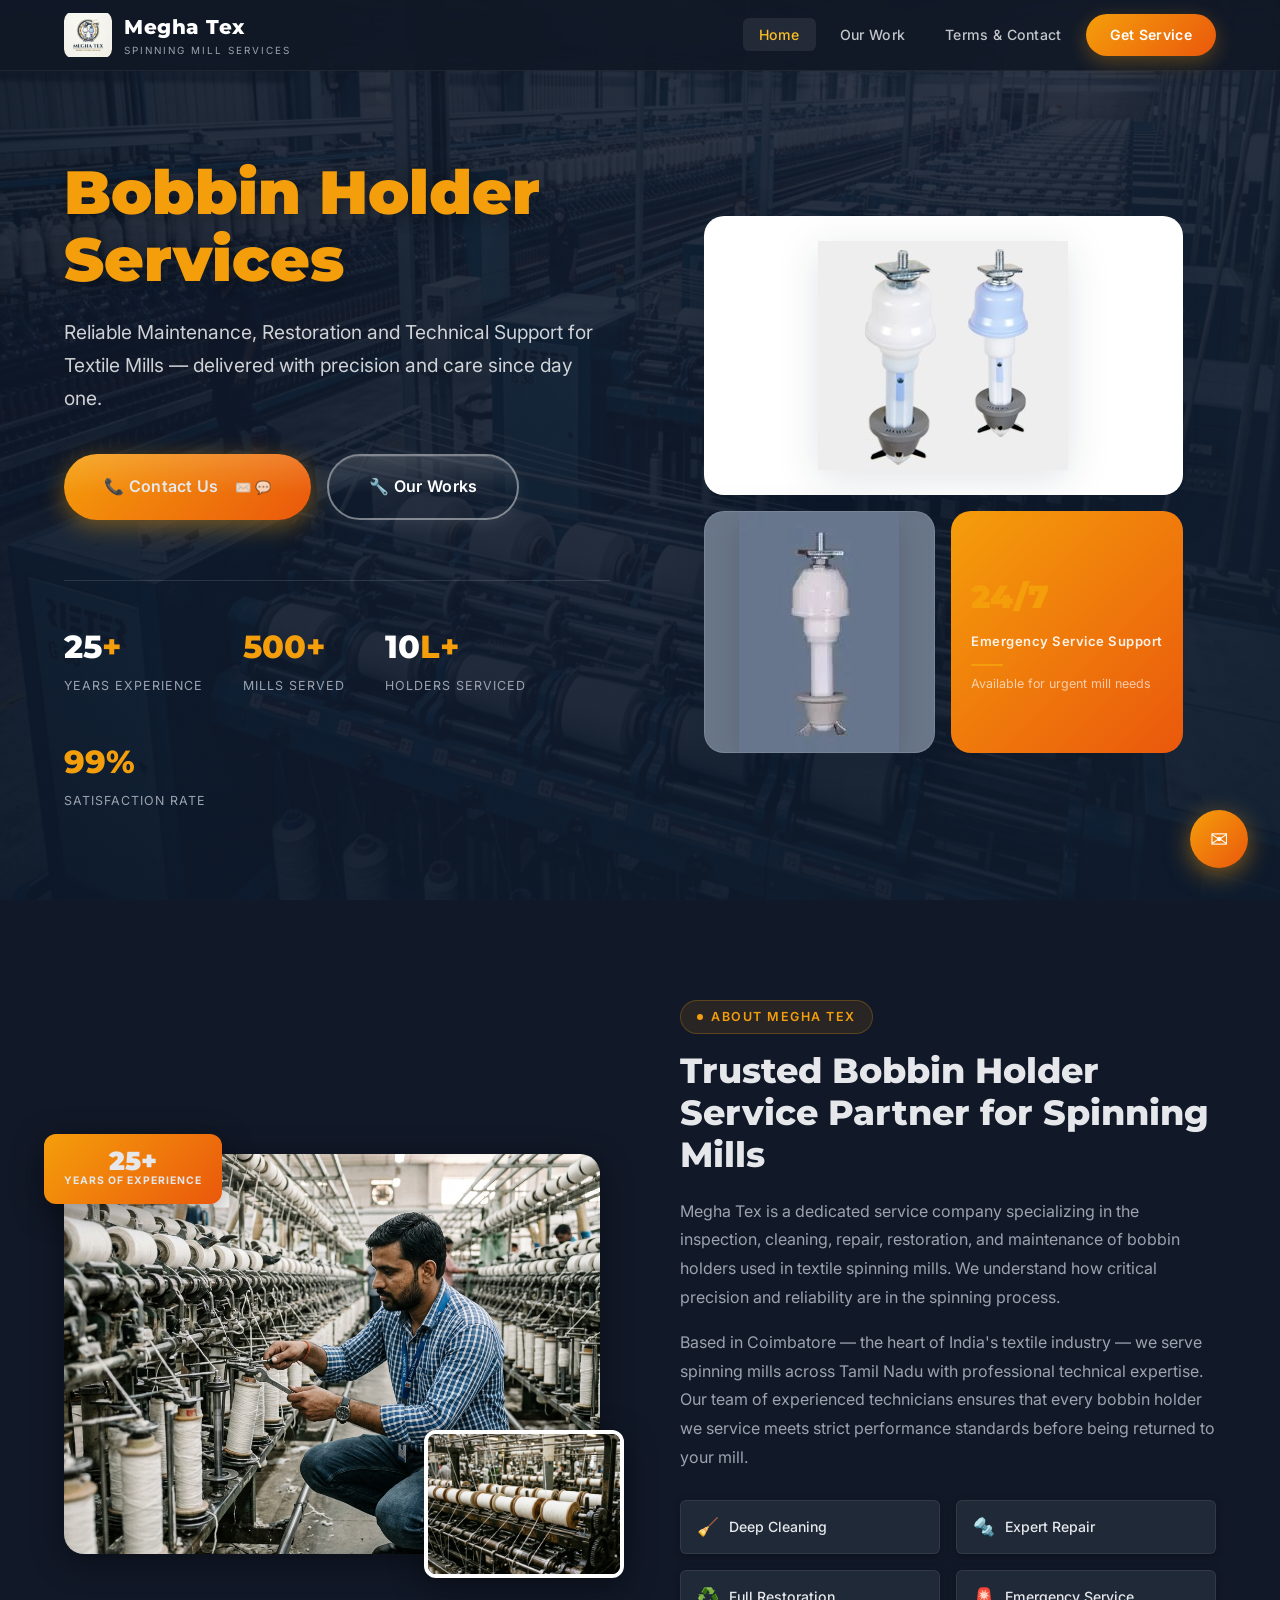
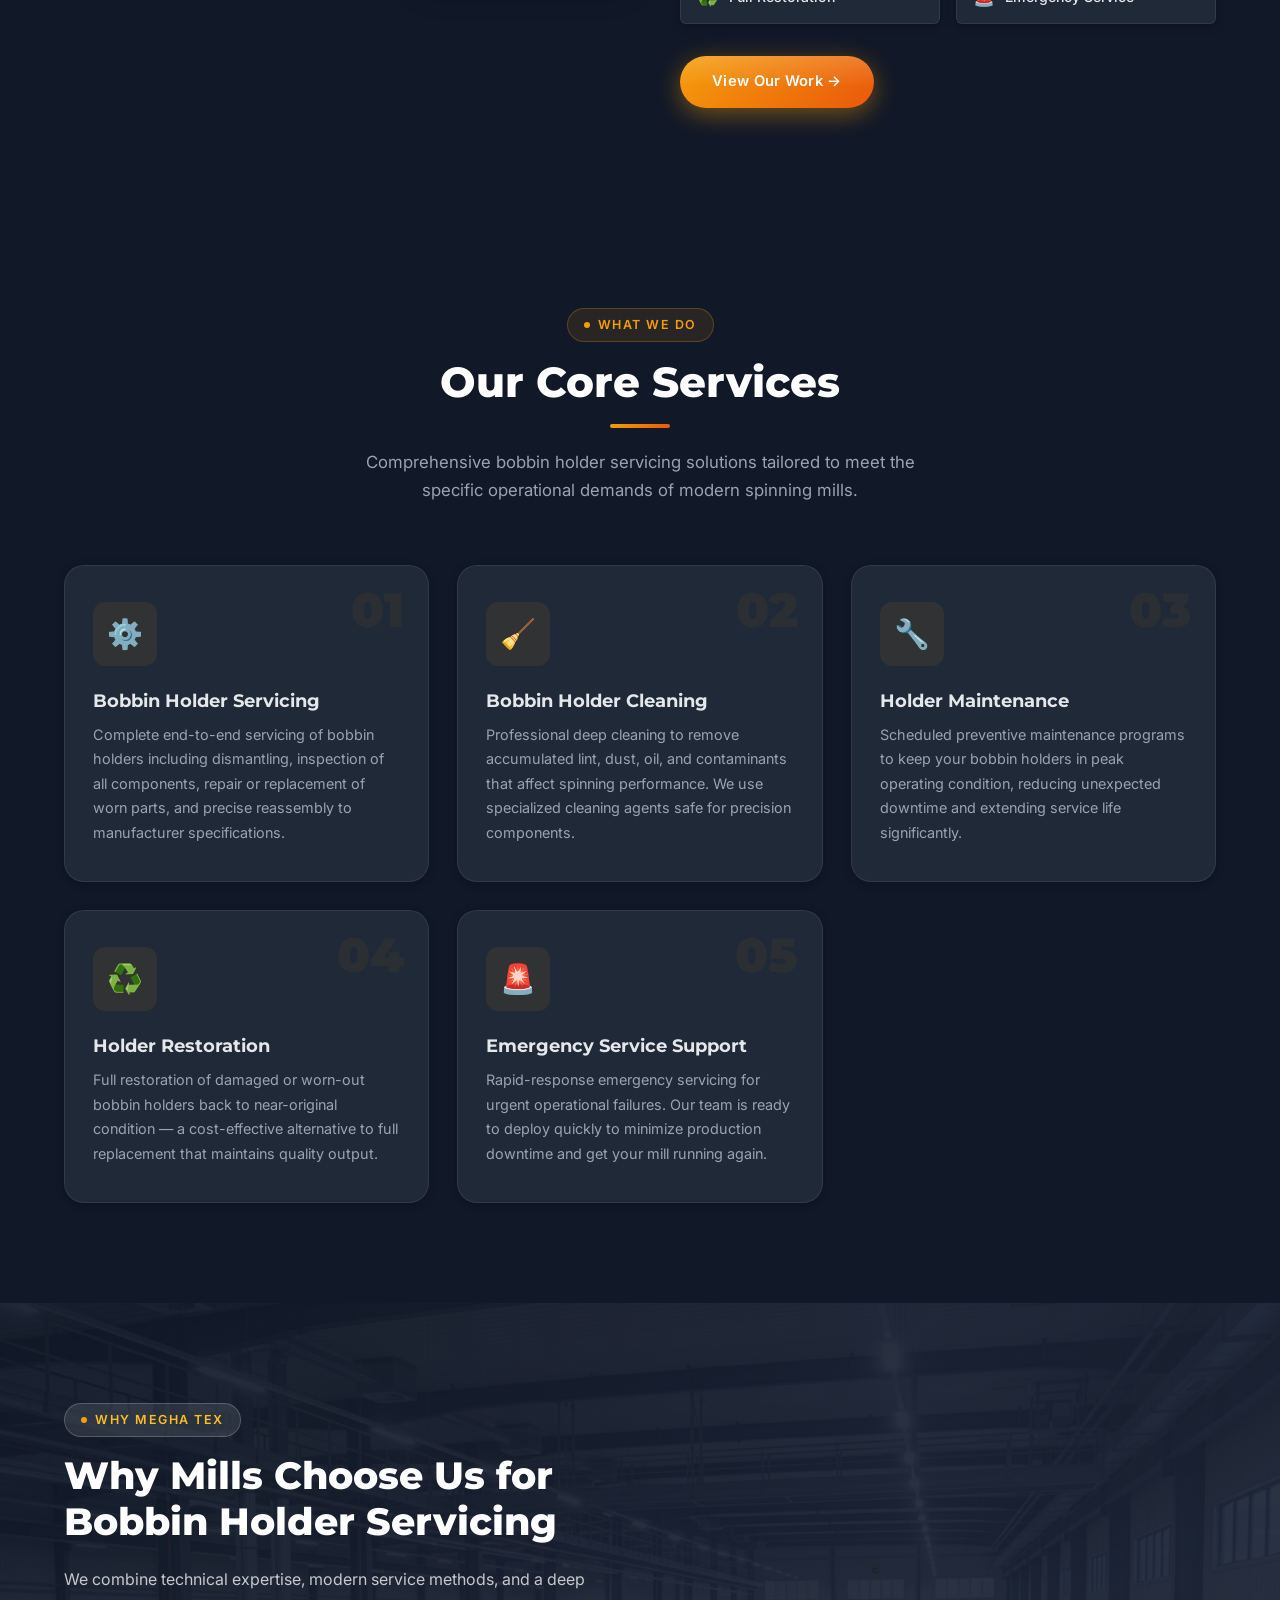
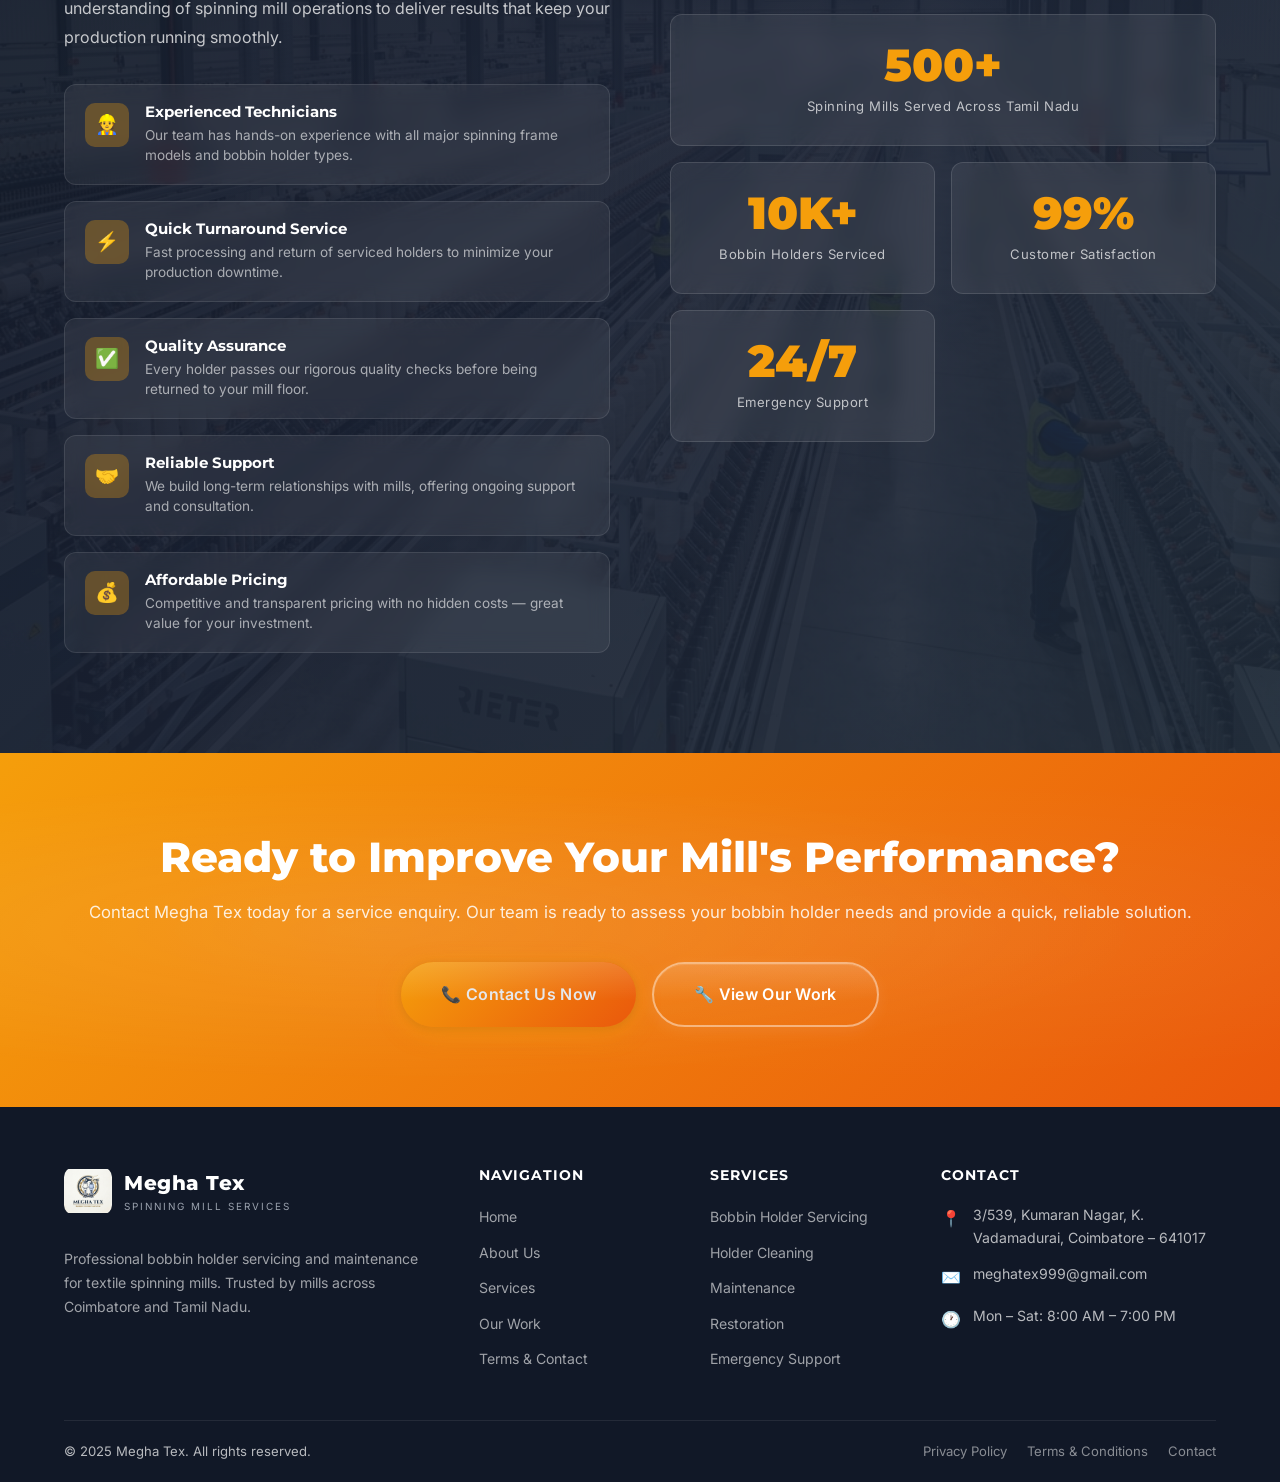
==== index.html @ 0851dfd3 "Replace Request Service with Our Works button; add call/email/whatsapp icons on Contact Us" ====
<!DOCTYPE html>
<html lang="en">
<head>
  <meta charset="UTF-8" />
  <meta name="viewport" content="width=device-width, initial-scale=1.0" />
  <title>Megha Tex – Professional Bobbin Holder Servicing for Spinning Mills</title>
  <meta name="description" content="Megha Tex specializes in professional bobbin holder servicing, maintenance, and restoration for textile spinning mills in Coimbatore. Expert inspection, cleaning, repair and technical support." />
  <meta name="keywords" content="bobbin holder service, spinning mill service, textile mill maintenance, bobbin holder repair, spinning machinery service, Coimbatore textile service" />
  <meta property="og:title" content="Megha Tex – Bobbin Holder Servicing & Maintenance" />
  <meta property="og:description" content="Professional bobbin holder servicing and maintenance for spinning mills. Trusted by mills across Tamil Nadu." />
  <meta property="og:type" content="website" />
  <link rel="stylesheet" href="style.css" />
  <link rel="preconnect" href="https://fonts.googleapis.com">
  <link rel="preconnect" href="https://fonts.gstatic.com" crossorigin>
</head>
<body>

<!-- ══ NAVIGATION ══ -->
<nav class="navbar" id="navbar">
  <div class="container">
    <div class="nav-inner">
      <a href="index.html" class="logo">
        <div class="logo-icon"><img src="images/logo.jpg" alt="Megha Tex Logo" /></div>
        <div class="logo-text">
          <span class="logo-name">Megha Tex</span>
          <span class="logo-sub">Spinning Mill Services</span>
        </div>
      </a>
      <ul class="nav-links">
        <li><a href="index.html" class="active" id="nav-home">Home</a></li>
        <li><a href="ourwork.html" id="nav-work">Our Work</a></li>
        <li><a href="terms.html" id="nav-terms">Terms & Contact</a></li>
        <li><a href="#" class="nav-cta nav-cta-modal">Get Service</a></li>
      </ul>
      <button class="hamburger" id="hamburger" aria-label="Toggle menu">
        <span></span><span></span><span></span>
      </button>
    </div>
  </div>
</nav>

<!-- Mobile Menu -->
<div class="mobile-menu" id="mobileMenu">
  <ul>
    <li><a href="index.html">🏠 Home</a></li>
    <li><a href="ourwork.html">🔧 Our Work</a></li>
    <li><a href="terms.html">📋 Terms & Contact</a></li>
    <li><a href="#" class="nav-cta nav-cta-modal">Get Service</a></li>
  </ul>
</div>

<!-- ══ HERO SECTION ══ -->
<section class="hero" id="hero">
  <div class="hero-bg"></div>
  <div class="hero-bg-image"></div>
  <div class="hero-overlay"></div>

  <!-- Particles -->
  <div class="hero-particles" id="particles"></div>

  <div class="container" style="display:grid;grid-template-columns:1fr 1fr;gap:60px;align-items:center;position:relative;z-index:2;">
    <div class="hero-content">
      <h1><span>Bobbin Holder Services</span></h1>
      <p class="hero-sub">Reliable Maintenance, Restoration and Technical Support for Textile Mills — delivered with precision and care since day one.</p>
      <div class="hero-actions">
        <a href="#" onclick="openContactModal(); return false;" class="btn btn-gold btn-lg" id="hero-contact-btn">
          📞 Contact Us &nbsp;<span style="opacity:0.7;font-size:0.82rem;">✉️ 💬</span>
        </a>
        <a href="ourwork.html" class="btn btn-outline btn-lg" id="hero-ourworks-btn">
          🔧 Our Works
        </a>
      </div>
      <div class="hero-stats">
        <div class="stat-item">
          <span class="stat-value">25<span>+</span></span>
          <span class="stat-label">Years Experience</span>
        </div>
        <div class="stat-item">
          <span class="stat-value">500<span>+</span></span>
          <span class="stat-label">Mills Served</span>
        </div>
        <div class="stat-item">
          <span class="stat-value">10<span>L+</span></span>
          <span class="stat-label">Holders Serviced</span>
        </div>
        <div class="stat-item">
          <span class="stat-value">99<span>%</span></span>
          <span class="stat-label">Satisfaction Rate</span>
        </div>
      </div>
    </div>
    <div class="hero-visual" data-animate="right">
      <!-- Product Spotlight: Real Megha Tex Bobbin Holders -->
      <div style="display:flex;flex-direction:column;gap:16px;">
        <div class="product-spotlight">
          <img src="images/bobbin_pair.jpg" alt="Megha Tex bobbin holders – two units shown" loading="eager" />
        </div>
        <div style="display:grid;grid-template-columns:1fr 1fr;gap:16px;">
          <div style="background:#6a778a; border-radius:var(--radius-lg); padding:0; display:flex; align-items:center; justify-content:center; box-shadow:0 15px 40px rgba(10,22,40,0.3); border:1px solid rgba(255,255,255,0.1); overflow:hidden; height:100%; transition:var(--transition);" onmouseover="this.style.transform='translateY(-5px)'; this.style.boxShadow='0 22px 50px rgba(10,22,40,0.38)'" onmouseout="this.style.transform='none'; this.style.boxShadow='0 15px 40px rgba(10,22,40,0.3)'">
            <img src="images/bobbin_single.jpg" alt="Megha Tex single bobbin holder" loading="eager" style="max-height:100%; max-width:100%; object-fit:contain; display:block; filter: drop-shadow(0 8px 16px rgba(0,0,0,0.15)); image-rendering:-webkit-optimize-contrast; image-rendering:crisp-edges;" />
          </div>
          <div style="background:var(--gradient-blue);border-radius:var(--radius-lg);padding:20px;display:flex;flex-direction:column;justify-content:center;gap:8px;">
            <div style="color:var(--gold);font-family:var(--font-head);font-size:2rem;font-weight:900;">24/7</div>
            <div style="color:rgba(255,255,255,0.9);font-size:0.82rem;font-weight:600;letter-spacing:0.5px;">Emergency Service Support</div>
            <div style="width:32px;height:2px;background:var(--gold);border-radius:1px;margin-top:4px;"></div>
            <div style="color:rgba(255,255,255,0.65);font-size:0.78rem;">Available for urgent mill needs</div>
          </div>
        </div>
      </div>
    </div>
  </div>
</section>

<!-- ══ ABOUT SECTION ══ -->
<section class="about-section" id="about">
  <div class="container">
    <div class="about-grid">
      <div class="about-img-wrap" data-animate="left">
        <div class="about-img-main">
          <img src="images/technician.png" alt="Megha Tex skilled technician servicing bobbin holders" loading="lazy" />
        </div>
        <div class="about-img-accent">
          <img src="images/spinning_frames.png" alt="Spinning frames inside a textile mill" loading="lazy" />
        </div>
        <div class="about-exp-tag">
          <div class="exp-num">25+</div>
          <div class="exp-txt">Years of Experience</div>
        </div>
      </div>
      <div class="about-content" data-animate="right">
        <span class="section-tag">About Megha Tex</span>
        <h2>Trusted Bobbin Holder Service Partner for Spinning Mills</h2>
        <p>Megha Tex is a dedicated service company specializing in the inspection, cleaning, repair, restoration, and maintenance of bobbin holders used in textile spinning mills. We understand how critical precision and reliability are in the spinning process.</p>
        <p>Based in Coimbatore — the heart of India's textile industry — we serve spinning mills across Tamil Nadu with professional technical expertise. Our team of experienced technicians ensures that every bobbin holder we service meets strict performance standards before being returned to your mill.</p>
        <div class="about-features">
          <div class="feature-pill"><span class="fp-icon">🧹</span> Deep Cleaning</div>
          <div class="feature-pill"><span class="fp-icon">🔩</span> Expert Repair</div>
          <div class="feature-pill"><span class="fp-icon">♻️</span> Full Restoration</div>
          <div class="feature-pill"><span class="fp-icon">🚨</span> Emergency Service</div>
        </div>
        <a href="ourwork.html" class="btn btn-primary">View Our Work →</a>
      </div>
    </div>
  </div>
</section>

<!-- ══ SERVICES SECTION ══ -->
<section class="services-section" id="services">
  <div class="container">
    <div class="section-head" data-animate>
      <span class="section-tag">What We Do</span>
      <h2>Our Core Services</h2>
      <div class="section-divider"></div>
      <p>Comprehensive bobbin holder servicing solutions tailored to meet the specific operational demands of modern spinning mills.</p>
    </div>
    <div class="services-grid">

      <div class="service-card" data-animate>
        <div class="service-num">01</div>
        <div class="service-icon">⚙️</div>
        <h3>Bobbin Holder Servicing</h3>
        <p>Complete end-to-end servicing of bobbin holders including dismantling, inspection of all components, repair or replacement of worn parts, and precise reassembly to manufacturer specifications.</p>
      </div>

      <div class="service-card" data-animate>
        <div class="service-num">02</div>
        <div class="service-icon">🧹</div>
        <h3>Bobbin Holder Cleaning</h3>
        <p>Professional deep cleaning to remove accumulated lint, dust, oil, and contaminants that affect spinning performance. We use specialized cleaning agents safe for precision components.</p>
      </div>

      <div class="service-card" data-animate>
        <div class="service-num">03</div>
        <div class="service-icon">🔧</div>
        <h3>Holder Maintenance</h3>
        <p>Scheduled preventive maintenance programs to keep your bobbin holders in peak operating condition, reducing unexpected downtime and extending service life significantly.</p>
      </div>

      <div class="service-card" data-animate>
        <div class="service-num">04</div>
        <div class="service-icon">♻️</div>
        <h3>Holder Restoration</h3>
        <p>Full restoration of damaged or worn-out bobbin holders back to near-original condition — a cost-effective alternative to full replacement that maintains quality output.</p>
      </div>

      <div class="service-card" data-animate>
        <div class="service-num">05</div>
        <div class="service-icon">🚨</div>
        <h3>Emergency Service Support</h3>
        <p>Rapid-response emergency servicing for urgent operational failures. Our team is ready to deploy quickly to minimize production downtime and get your mill running again.</p>
      </div>

    </div>
  </div>
</section>

<!-- ══ WHY CHOOSE US ══ -->
<section class="why-section" id="why">
  <div class="container">
    <div class="why-grid">
      <div class="why-content" data-animate="left">
        <span class="section-tag" style="background:rgba(255,255,255,0.1);color:var(--sky);border-color:rgba(255,255,255,0.2);">Why Megha Tex</span>
        <h2>Why Mills Choose Us for Bobbin Holder Servicing</h2>
        <p>We combine technical expertise, modern service methods, and a deep understanding of spinning mill operations to deliver results that keep your production running smoothly.</p>
        <div class="why-list">
          <div class="why-item">
            <div class="why-item-icon">👷</div>
            <div class="why-item-text">
              <h4>Experienced Technicians</h4>
              <p>Our team has hands-on experience with all major spinning frame models and bobbin holder types.</p>
            </div>
          </div>
          <div class="why-item">
            <div class="why-item-icon">⚡</div>
            <div class="why-item-text">
              <h4>Quick Turnaround Service</h4>
              <p>Fast processing and return of serviced holders to minimize your production downtime.</p>
            </div>
          </div>
          <div class="why-item">
            <div class="why-item-icon">✅</div>
            <div class="why-item-text">
              <h4>Quality Assurance</h4>
              <p>Every holder passes our rigorous quality checks before being returned to your mill floor.</p>
            </div>
          </div>
          <div class="why-item">
            <div class="why-item-icon">🤝</div>
            <div class="why-item-text">
              <h4>Reliable Support</h4>
              <p>We build long-term relationships with mills, offering ongoing support and consultation.</p>
            </div>
          </div>
          <div class="why-item">
            <div class="why-item-icon">💰</div>
            <div class="why-item-text">
              <h4>Affordable Pricing</h4>
              <p>Competitive and transparent pricing with no hidden costs — great value for your investment.</p>
            </div>
          </div>
        </div>
      </div>
      <div class="why-visual" data-animate="right">
        <div class="why-card">
          <div class="wc-num">500+</div>
          <div class="wc-label">Spinning Mills Served Across Tamil Nadu</div>
        </div>
        <div class="why-card">
          <div class="wc-num">10K+</div>
          <div class="wc-label">Bobbin Holders Serviced</div>
        </div>
        <div class="why-card">
          <div class="wc-num">99%</div>
          <div class="wc-label">Customer Satisfaction</div>
        </div>
        <div class="why-card">
          <div class="wc-num">24/7</div>
          <div class="wc-label">Emergency Support</div>
        </div>
      </div>
    </div>
  </div>
</section>

<!-- ══ CTA BANNER ══ -->
<section class="cta-banner" id="cta-home">
  <div class="container">
    <h2>Ready to Improve Your Mill's Performance?</h2>
    <p>Contact Megha Tex today for a service enquiry. Our team is ready to assess your bobbin holder needs and provide a quick, reliable solution.</p>
    <div class="cta-actions">
      <a href="#" onclick="openContactModal(); return false;" class="btn btn-gold btn-lg" id="cta-contact-btn">📞 Contact Us Now</a>
      <a href="ourwork.html" class="btn btn-outline btn-lg" id="cta-work-btn">🔧 View Our Work</a>
    </div>
  </div>
</section>

<!-- ══ FOOTER ══ -->
<footer class="footer">
  <div class="container">
    <div class="footer-grid">
      <div class="footer-brand">
        <a href="index.html" class="logo">
          <div class="logo-icon"><img src="images/logo.jpg" alt="Megha Tex Logo" /></div>
          <div class="logo-text">
            <span class="logo-name">Megha Tex</span>
            <span class="logo-sub">Spinning Mill Services</span>
          </div>
        </a>
        <p style="margin-top:16px;">Professional bobbin holder servicing and maintenance for textile spinning mills. Trusted by mills across Coimbatore and Tamil Nadu.</p>
      </div>
      <div class="footer-col">
        <h4>Navigation</h4>
        <ul>
          <li><a href="index.html">Home</a></li>
          <li><a href="index.html#about">About Us</a></li>
          <li><a href="index.html#services">Services</a></li>
          <li><a href="ourwork.html">Our Work</a></li>
          <li><a href="terms.html">Terms & Contact</a></li>
        </ul>
      </div>
      <div class="footer-col">
        <h4>Services</h4>
        <ul>
          <li><a href="index.html#services">Bobbin Holder Servicing</a></li>
          <li><a href="index.html#services">Holder Cleaning</a></li>
          <li><a href="index.html#services">Maintenance</a></li>
          <li><a href="index.html#services">Restoration</a></li>
          <li><a href="index.html#services">Emergency Support</a></li>
        </ul>
      </div>
      <div class="footer-col">
        <h4>Contact</h4>
        <div class="footer-contact-item">
          <span class="fc-icon">📍</span>
          <span>3/539, Kumaran Nagar, K. Vadamadurai, Coimbatore – 641017</span>
        </div>
        <div class="footer-contact-item">
          <span class="fc-icon">✉️</span>
          <span>meghatex999@gmail.com</span>
        </div>
        <div class="footer-contact-item">
          <span class="fc-icon">🕐</span>
          <span>Mon – Sat: 8:00 AM – 7:00 PM</span>
        </div>
      </div>
    </div>
    <div class="footer-bottom">
      <p>© 2025 Megha Tex. All rights reserved.</p>
      <div class="footer-bottom-links">
        <a href="terms.html#privacy">Privacy Policy</a>
        <a href="terms.html#terms">Terms & Conditions</a>
        <a href="#" onclick="openContactModal(); return false;">Contact</a>
      </div>
    </div>
  </div>
</footer>

<!-- ══ FLOATING CONTACT BUTTON ══ -->
<div class="float-contact" id="floatContact">
  <div class="float-menu" id="floatMenu">
    <a href="tel:+919994427295" class="float-menu-item" id="float-call" aria-label="Call Megha Tex">
      <span class="fmi-icon fmi-call">📞</span>
      <span>Call Us</span>
    </a>
    <a href="https://mail.google.com/mail/?view=cm&to=meghatex999@gmail.com&su=Bobbin%20Holder%20Service%20Request&body=Hello%20Megha%20Tex%2C%0A%0AI%20would%20like%20to%20request%20your%20Bobbin%20Holder%20Service.%0APlease%20find%20my%20details%20below%3A%0A%0A%F0%9F%8F%AD%20Mill%20Name%3A%20%0A%0A%F0%9F%94%A7%20Type%20of%20Service%3A%20(Cleaning%20%2F%20Repair%20%2F%20Restoration%20%2F%20Maintenance)%0A%0A%F0%9F%93%9E%20Contact%20Number%3A%20%0A%0A%F0%9F%93%8D%20Mill%20Address%3A%20%0A%0AKindly%20get%20back%20to%20you%20as%20early%20as%20possible.%0A%0AThank%20you!" target="_blank" rel="noopener" class="float-menu-item" id="float-email" aria-label="Email Megha Tex">
      <span class="fmi-icon fmi-email">✉️</span>
      <span>Email Us</span>
    </a>
    <a href="https://wa.me/919994427295?text=Hello%20Megha%20Tex!%20%F0%9F%91%8B%20I%20would%20like%20to%20request%20your%20Bobbin%20Holder%20Service.%0A%0A%F0%9F%8F%AD%20*Mill%20Name*%3A%20%0A%0A%F0%9F%94%A7%20*Type%20of%20Service*%3A%20(Cleaning%20%2F%20Repair%20%2F%20Restoration%20%2F%20Maintenance)%0A%0A%F0%9F%93%9E%20*Contact%20Number*%3A%20%0A%0A%F0%9F%93%8D%20*Mill%20Address*%3A%20%0A%0AKindly%20get%20back%20to%20you%20as%20early%20as%20possible.%20Thank%20you!" class="float-menu-item" id="float-wa" target="_blank" rel="noopener" aria-label="WhatsApp Megha Tex">
      <span class="fmi-icon fmi-wa">💬</span>
      <span>WhatsApp Us</span>
    </a>
  </div>
  <button class="float-btn" id="floatBtn" aria-label="Contact options">✉</button>
</div>

<script src="main.js"></script>
<!-- -- CONTACT MODAL -- -->
<div class="contact-modal-backdrop" id="contactModalBackdrop" role="dialog" aria-modal="true" aria-label="Contact Megha Tex">
  <div class="contact-modal">
    <button class="contact-modal-close" onclick="closeContactModal()" aria-label="Close">?</button>
    <div class="contact-modal-icon">??</div>
    <h3>Contact Megha Tex</h3>
    <p>Choose how you'd like to reach us.<br>We respond within minutes!</p>
    <div class="contact-modal-btns">
      <a href="tel:+919994427295" class="cm-btn cm-call" onclick="closeContactModal()">
        <span class="cm-btn-icon">??</span>
        <span class="cm-btn-text"><span>Call us directly</span><strong>+91 99944 27295</strong></span>
      </a>
      <div class="contact-modal-divider"><span>or</span></div>
      <a href="https://mail.google.com/mail/?view=cm&to=meghatex999@gmail.com&su=Bobbin%20Holder%20Service%20Request&body=Hello%20Megha%20Tex%2C%0A%0AI%20would%20like%20to%20request%20your%20Bobbin%20Holder%20Service.%0APlease%20find%20my%20details%20below%3A%0A%0A%F0%9F%8F%AD%20Mill%20Name%3A%20%0A%0A%F0%9F%94%A7%20Type%20of%20Service%3A%20(Cleaning%20%2F%20Repair%20%2F%20Restoration%20%2F%20Maintenance)%0A%0A%F0%9F%93%9E%20Contact%20Number%3A%20%0A%0A%F0%9F%93%8D%20Mill%20Address%3A%20%0A%0AKindly%20get%20back%20to%20you%20as%20early%20as%20possible.%0A%0AThank%20you!" target="_blank" rel="noopener" class="cm-btn cm-email" onclick="closeContactModal()">
        <span class="cm-btn-icon">??</span>
        <span class="cm-btn-text"><span>Send an email</span><strong>meghatex999@gmail.com</strong></span>
      </a>
      <div class="contact-modal-divider"><span>or</span></div>
      <a href="https://wa.me/919994427295?text=Hello%20Megha%20Tex!%20%F0%9F%91%8B%20I%20would%20like%20to%20request%20your%20Bobbin%20Holder%20Service.%0A%0A%F0%9F%8F%AD%20*Mill%20Name*%3A%20%0A%0A%F0%9F%94%A7%20*Type%20of%20Service*%3A%20(Cleaning%20%2F%20Repair%20%2F%20Restoration%20%2F%20Maintenance)%0A%0A%F0%9F%93%9E%20*Contact%20Number*%3A%20%0A%0A%F0%9F%93%8D%20*Mill%20Address*%3A%20%0A%0AKindly%20get%20back%20to%20you%20as%20early%20as%20possible.%20Thank%20you!" target="_blank" rel="noopener" class="cm-btn cm-wa" onclick="closeContactModal()">
        <span class="cm-btn-icon">??</span>
        <span class="cm-btn-text"><span>Chat on WhatsApp</span><strong>+91 99944 27295</strong></span>
      </a>
    </div>
  </div>
</div>
</body>
</html>
---- style.css ----
/* ============================================================
   MEGHA TEX – Main Stylesheet
   Real product images: use .product-img class for white-bg photos
   Color Palette: Navy #0a1628 | Steel #1e3a5f | Sky #2563eb
                  Grey #e8edf2 | White #ffffff | Gold #f59e0b
   ============================================================ */

@import url('https://fonts.googleapis.com/css2?family=Inter:wght@300;400;500;600;700;800;900&family=Montserrat:wght@600;700;800;900&display=swap');

/* ── Reset & Base ── */
*, *::before, *::after { box-sizing: border-box; margin: 0; padding: 0; }

:root {
  --navy:       #111827;
  --navy-mid:   #1f2937;
  --steel:      #27303f;
  --blue:       #f59e0b;
  --blue-light: #fbbf24;
  --sky:        #fbbf24;
  --gold:       #f59e0b;
  --gold-light: #fbbf24;
  --grey-light: rgba(255,255,255,0.08);
  --grey-mid:   #9ca3af;
  --grey-dark:  #9ca3af;
  --white:      #ffffff;
  --off-white:  #111827;
  --gradient-hero: linear-gradient(135deg, #111827 0%, #1a2233 50%, #1f2937 100%);
  --gradient-blue: linear-gradient(135deg, #f59e0b 0%, #ea580c 100%);
  --gradient-gold: linear-gradient(135deg, #f59e0b 0%, #ea580c 100%);
  --shadow-sm:  0 2px 8px rgba(0,0,0,0.25);
  --shadow-md:  0 8px 32px rgba(0,0,0,0.4);
  --shadow-lg:  0 20px 60px rgba(0,0,0,0.5);
  --shadow-glow: 0 0 40px rgba(245,158,11,0.25);
  --radius-sm:  6px;
  --radius-md:  12px;
  --radius-lg:  20px;
  --radius-xl:  32px;
  --transition: all 0.3s cubic-bezier(0.4, 0, 0.2, 1);
  --font-main: 'Inter', sans-serif;
  --font-head: 'Montserrat', sans-serif;
}

html { scroll-behavior: smooth; }

body {
  font-family: var(--font-main);
  background: var(--off-white);
  color: #e5e7eb;
  line-height: 1.6;
  overflow-x: hidden;
}

/* ── Scrollbar ── */
::-webkit-scrollbar { width: 6px; }
::-webkit-scrollbar-track { background: var(--navy); }
::-webkit-scrollbar-thumb { background: var(--blue); border-radius: 3px; }

/* ── Typography ── */
h1,h2,h3,h4,h5 { font-family: var(--font-head); line-height: 1.2; color: #ffffff; }

/* ── Utility Classes ── */
.container { max-width: 1200px; margin: 0 auto; padding: 0 24px; }
.section-tag {
  display: inline-flex; align-items: center; gap: 8px;
  background: rgba(245,158,11,0.1); color: var(--blue);
  border: 1px solid rgba(245,158,11,0.25);
  padding: 6px 16px; border-radius: 50px;
  font-size: 0.78rem; font-weight: 600; letter-spacing: 1.5px;
  text-transform: uppercase; margin-bottom: 16px;
}
.section-tag::before { content: ''; width: 6px; height: 6px; background: var(--blue); border-radius: 50%; display: block; }

/* ── Navigation ── */
.navbar {
  position: fixed; top: 0; left: 0; right: 0; z-index: 1000;
  background: rgba(17,24,39,0.92);
  backdrop-filter: blur(20px); -webkit-backdrop-filter: blur(20px);
  border-bottom: 1px solid rgba(255,255,255,0.06);
  transition: var(--transition);
}
.navbar.scrolled {
  background: rgba(17,24,39,0.98);
  box-shadow: 0 4px 30px rgba(0,0,0,0.4);
}
.nav-inner {
  display: flex; align-items: center; justify-content: space-between;
  height: 70px;
}
.logo {
  display: flex; align-items: center; gap: 12px; text-decoration: none;
}
.logo-icon {
  width: 48px; height: 48px;
  background: transparent;
  border-radius: 10px;
  display: flex; align-items: center; justify-content: center;
  overflow: hidden;
  flex-shrink: 0;
}
.logo-icon img {
  width: 100%; height: 100%;
  object-fit: contain;
  display: block;
  border-radius: 8px;
}
.logo-text { display: flex; flex-direction: column; }
.logo-name { font-family: var(--font-head); font-size: 1.25rem; font-weight: 800; color: var(--white); letter-spacing: 0.5px; }
.logo-sub { font-size: 0.62rem; color: var(--grey-mid); letter-spacing: 2px; text-transform: uppercase; }

.nav-links { display: flex; align-items: center; gap: 8px; list-style: none; }
.nav-links a {
  color: rgba(255,255,255,0.75); text-decoration: none;
  font-size: 0.88rem; font-weight: 500; padding: 8px 16px;
  border-radius: var(--radius-sm); transition: var(--transition);
  letter-spacing: 0.3px;
}
.nav-links a:hover, .nav-links a.active {
  color: var(--white); background: rgba(255,255,255,0.08);
}
.nav-links a.active { color: var(--sky); }

.nav-cta {
  background: var(--gradient-blue); color: var(--white) !important;
  padding: 10px 24px !important; border-radius: 50px !important;
  font-weight: 600 !important; box-shadow: 0 6px 20px rgba(245,158,11,0.3) !important;
  transition: var(--transition) !important;
  display: inline-flex; align-items: center; justify-content: center;
}
.nav-cta:hover {
  transform: translateY(-2px) scale(1.03) !important;
  box-shadow: 0 8px 24px rgba(245,158,11,0.45) !important;
}

.hamburger {
  display: none; flex-direction: column; gap: 5px; background: none;
  border: none; cursor: pointer; padding: 6px;
}
.hamburger span {
  display: block; width: 24px; height: 2px; background: var(--off-white);
  border-radius: 2px; transition: var(--transition);
}
.hamburger.open span:nth-child(1) { transform: rotate(45deg) translate(5px,5px); }
.hamburger.open span:nth-child(2) { opacity: 0; }
.hamburger.open span:nth-child(3) { transform: rotate(-45deg) translate(5px,-5px); }

/* ── Mobile Menu ── */
.mobile-menu {
  display: none; position: fixed; top: 70px; left: 0; right: 0;
  background: var(--navy-mid); border-bottom: 1px solid rgba(255,255,255,0.08);
  padding: 16px 24px 24px; z-index: 999;
  animation: slideDown 0.3s ease;
}
.mobile-menu.open { display: block; }
.mobile-menu ul { list-style: none; display: flex; flex-direction: column; gap: 4px; }
.mobile-menu a {
  display: block; color: rgba(255,255,255,0.85); text-decoration: none;
  padding: 12px 16px; border-radius: var(--radius-sm); font-weight: 500;
  transition: var(--transition);
}
.mobile-menu a:hover { background: rgba(255,255,255,0.08); color: var(--white); }
.mobile-menu .nav-cta { background: var(--gradient-blue); margin-top: 8px; text-align: center; }

/* ── Buttons ── */
.btn {
  display: inline-flex; align-items: center; gap: 8px;
  padding: 14px 32px; border-radius: 50px;
  font-family: var(--font-main); font-size: 0.92rem; font-weight: 600;
  text-decoration: none; cursor: pointer; border: none;
  transition: all 0.3s cubic-bezier(0.4,0,0.2,1);
  letter-spacing: 0.3px; position: relative; overflow: hidden;
}
.btn::after {
  content: ''; position: absolute; inset: 0;
  background: linear-gradient(180deg,rgba(255,255,255,0.15) 0%,transparent 60%);
  border-radius: 50px; pointer-events: none;
}
.btn:hover { transform: translateY(-3px) scale(1.02); }

.btn-primary {
  background: var(--gradient-blue); color: var(--white);
  box-shadow: 0 6px 24px rgba(245,158,11,0.45), 0 2px 8px rgba(0,0,0,0.12);
}
.btn-primary:hover { box-shadow: 0 10px 32px rgba(245,158,11,0.6), 0 4px 12px rgba(0,0,0,0.15); }

.btn-gold {
  background: var(--gradient-gold); color: #e5e7eb;
  box-shadow: 0 6px 24px rgba(245,158,11,0.45), 0 2px 8px rgba(0,0,0,0.12);
}
.btn-gold:hover { box-shadow: 0 10px 32px rgba(245,158,11,0.6), 0 4px 12px rgba(0,0,0,0.15); }

.btn-outline {
  background: transparent; color: var(--white);
  border: 2px solid rgba(255,255,255,0.45);
  box-shadow: 0 4px 16px rgba(255,255,255,0.08), inset 0 1px 0 rgba(255,255,255,0.1);
}
.btn-outline:hover { background: rgba(255,255,255,0.12); border-color: var(--white); box-shadow: 0 8px 24px rgba(255,255,255,0.15); }

.btn-outline-blue {
  background: transparent; color: var(--blue);
  border: 2px solid var(--blue);
  box-shadow: 0 4px 16px rgba(245,158,11,0.15);
}
.btn-outline-blue:hover { background: var(--blue); color: var(--white); box-shadow: 0 8px 24px rgba(245,158,11,0.4); }

.btn-sm { padding: 10px 22px; font-size: 0.85rem; }
.btn-lg { padding: 18px 40px; font-size: 1rem; }

/* ── Hero Section ── */
.hero {
  position: relative; min-height: 100vh;
  display: flex; align-items: center;
  overflow: hidden; padding-top: 70px;
}
.hero-bg {
  position: absolute; inset: 0;
  background: var(--gradient-hero);
}
.hero-bg-image {
  position: absolute; inset: 0;
  background-image: url('images/hero_spinning_mill.png');
  background-size: cover; background-position: center;
  opacity: 0.18;
}
.hero-overlay {
  position: absolute; inset: 0;
  background: linear-gradient(180deg, rgba(10,22,40,0.3) 0%, rgba(10,22,40,0.7) 100%);
}

/* Animated particles */
.hero-particles { position: absolute; inset: 0; overflow: hidden; }
.particle {
  position: absolute; border-radius: 50%;
  background: rgba(245,158,11,0.25);
  animation: float linear infinite;
}

.hero-content {
  position: relative; z-index: 2;
  padding: 80px 0;
}
.hero-badge {
  display: inline-flex; align-items: center; gap: 10px;
  background: rgba(245,158,11,0.15); border: 1px solid rgba(245,158,11,0.4);
  padding: 8px 20px; border-radius: 50px; margin-bottom: 28px;
  backdrop-filter: blur(10px);
}
.hero-badge-dot { width: 8px; height: 8px; background: var(--gold); border-radius: 50%; animation: pulse 2s infinite; }
.hero-badge-text { color: var(--sky); font-size: 0.82rem; font-weight: 600; letter-spacing: 1.5px; text-transform: uppercase; }

.hero h1 {
  font-size: clamp(2.4rem, 5vw, 3.8rem);
  color: var(--white); font-weight: 900;
  line-height: 1.1; margin-bottom: 24px;
  text-shadow: 0 2px 20px rgba(0,0,0,0.3);
}
.hero h1 span { color: var(--gold); }

.hero-sub {
  font-size: clamp(1rem, 2vw, 1.2rem); color: rgba(255,255,255,0.8);
  max-width: 560px; margin-bottom: 40px; line-height: 1.7;
}
.hero-actions { display: flex; gap: 16px; flex-wrap: wrap; margin-bottom: 60px; }

.hero-stats {
  display: flex; gap: 40px; flex-wrap: wrap;
  border-top: 1px solid rgba(255,255,255,0.12); padding-top: 40px;
}
.stat-item { display: flex; flex-direction: column; gap: 4px; }
.stat-value { font-family: var(--font-head); font-size: 2rem; font-weight: 800; color: var(--white); }
.stat-value span { color: var(--gold); }
.stat-label { font-size: 0.78rem; color: var(--grey-mid); letter-spacing: 1px; text-transform: uppercase; }

.hero-visual {
  position: relative; display: flex; align-items: center; justify-content: center;
}
.hero-img-frame {
  position: relative; border-radius: var(--radius-lg);
  overflow: hidden; box-shadow: var(--shadow-lg);
  border: 1px solid rgba(255,255,255,0.1);
}
.hero-img-frame img { width: 100%; height: 460px; object-fit: cover; display: block; }
.hero-img-badge {
  position: absolute; bottom: -16px; left: 24px;
  background: var(--gradient-blue); color: var(--white);
  padding: 14px 22px; border-radius: var(--radius-md);
  box-shadow: var(--shadow-md); display: flex; align-items: center; gap: 12px;
}
.hero-img-badge .badge-icon { font-size: 1.6rem; }
.badge-info .badge-num { font-family: var(--font-head); font-size: 1.3rem; font-weight: 800; line-height: 1; }
.badge-info .badge-txt { font-size: 0.72rem; opacity: 0.85; margin-top: 2px; }

/* ── Section Heading ── */
.section-head { text-align: center; margin-bottom: 60px; }
.section-head h2 { font-size: clamp(1.8rem, 3.5vw, 2.6rem); font-weight: 800; margin-bottom: 16px; }
.section-head p { font-size: 1.05rem; color: var(--grey-dark); max-width: 600px; margin: 0 auto; line-height: 1.7; }
.section-divider {
  width: 60px; height: 4px; background: var(--gradient-blue);
  border-radius: 2px; margin: 16px auto 20px;
}

/* ── About Section ── */
.about-section { padding: 100px 0; background: var(--off-white); }
.about-grid { display: grid; grid-template-columns: 1fr 1fr; gap: 80px; align-items: center; }
.about-img-wrap { position: relative; }
.about-img-main {
  border-radius: var(--radius-lg); overflow: hidden;
  box-shadow: var(--shadow-md);
}
.about-img-main img { width: 100%; height: 400px; object-fit: cover; display: block; }
.about-img-accent {
  position: absolute; bottom: -24px; right: -24px;
  width: 200px; border-radius: var(--radius-md); overflow: hidden;
  box-shadow: var(--shadow-md); border: 4px solid var(--white);
}
.about-img-accent img { width: 100%; height: 140px; object-fit: cover; display: block; }
.about-exp-tag {
  position: absolute; top: -20px; left: -20px;
  background: var(--gradient-gold); color: #e5e7eb;
  padding: 14px 20px; border-radius: var(--radius-md);
  box-shadow: var(--shadow-md); text-align: center;
}
.about-exp-tag .exp-num { font-family: var(--font-head); font-size: 1.6rem; font-weight: 900; line-height: 1; }
.about-exp-tag .exp-txt { font-size: 0.65rem; font-weight: 700; letter-spacing: 1px; text-transform: uppercase; }

.about-content h2 { font-size: clamp(1.7rem, 3vw, 2.2rem); font-weight: 800; margin-bottom: 20px; color: #e5e7eb; }
.about-content p { color: var(--grey-dark); line-height: 1.8; margin-bottom: 16px; }
.about-features { display: grid; grid-template-columns: 1fr 1fr; gap: 16px; margin: 28px 0 32px; }
.feature-pill {
  display: flex; align-items: center; gap: 10px;
  background: var(--navy-mid); border: 1px solid var(--grey-light);
  padding: 12px 16px; border-radius: var(--radius-sm); font-size: 0.88rem;
  font-weight: 500; color: #e5e7eb; box-shadow: var(--shadow-sm);
  transition: var(--transition);
}
.feature-pill:hover { border-color: var(--blue); color: var(--blue); transform: translateY(-2px); box-shadow: var(--shadow-md); }
.feature-pill .fp-icon { font-size: 1.1rem; }

/* ── Services Section ── */
.services-section { padding: 100px 0; background: var(--off-white); }
.services-grid { display: grid; grid-template-columns: repeat(3, 1fr); gap: 28px; }
.service-card {
  position: relative; background: var(--navy-mid);
  border: 1px solid var(--grey-light); border-radius: var(--radius-lg);
  padding: 36px 28px; overflow: hidden; transition: var(--transition);
  box-shadow: var(--shadow-sm);
}
.service-card::before {
  content: ''; position: absolute; top: 0; left: 0; right: 0; height: 3px;
  background: var(--gradient-blue); transform: scaleX(0);
  transform-origin: left; transition: transform 0.4s ease;
}
.service-card:hover::before { transform: scaleX(1); }
.service-card:hover { transform: translateY(-8px); box-shadow: var(--shadow-md); border-color: var(--grey-light); }
.service-icon {
  width: 64px; height: 64px; border-radius: var(--radius-md);
  background: rgba(245,158,11,0.08); display: flex; align-items: center;
  justify-content: center; font-size: 1.8rem; margin-bottom: 24px;
  transition: var(--transition);
}
.service-card:hover .service-icon { background: rgba(245,158,11,0.15); transform: scale(1.1); }
.service-card h3 { font-size: 1.1rem; font-weight: 700; margin-bottom: 12px; color: #e5e7eb; }
.service-card p { font-size: 0.9rem; color: var(--grey-dark); line-height: 1.7; }
.service-num {
  position: absolute; top: 20px; right: 24px;
  font-family: var(--font-head); font-size: 3rem; font-weight: 900;
  color: rgba(245,158,11,0.06); line-height: 1;
}

/* ── Why Choose Us ── */
.why-section {
  padding: 100px 0;
  background: var(--gradient-hero);
  position: relative; overflow: hidden;
}
.why-section::before {
  content: ''; position: absolute; inset: 0;
  background-image: url('images/mill_overview.png');
  background-size: cover; background-position: center; opacity: 0.07;
}
.why-grid { display: grid; grid-template-columns: 1fr 1fr; gap: 60px; align-items: center; position: relative; z-index: 1; }
.why-content h2 { font-size: clamp(1.8rem, 3vw, 2.4rem); font-weight: 800; color: var(--white); margin-bottom: 20px; }
.why-content p { color: rgba(255,255,255,0.75); line-height: 1.8; margin-bottom: 32px; font-size: 1rem; }
.why-list { display: flex; flex-direction: column; gap: 16px; }
.why-item {
  display: flex; align-items: flex-start; gap: 16px;
  background: rgba(255,255,255,0.06); border: 1px solid rgba(255,255,255,0.1);
  padding: 18px 20px; border-radius: var(--radius-md); backdrop-filter: blur(10px);
  transition: var(--transition);
}
.why-item:hover { background: rgba(255,255,255,0.1); transform: translateX(6px); }
.why-item-icon {
  width: 44px; height: 44px; border-radius: 10px;
  background: rgba(245,158,11,0.3); display: flex; align-items: center;
  justify-content: center; font-size: 1.2rem; flex-shrink: 0;
}
.why-item-text h4 { font-size: 0.95rem; font-weight: 700; color: var(--white); margin-bottom: 4px; }
.why-item-text p { font-size: 0.85rem; color: rgba(255,255,255,0.6); line-height: 1.5; margin: 0; }

.why-visual { display: grid; grid-template-columns: 1fr 1fr; gap: 16px; position: relative; z-index: 1; }
.why-card {
  background: rgba(255,255,255,0.07); border: 1px solid rgba(255,255,255,0.12);
  border-radius: var(--radius-md); padding: 28px 20px; text-align: center;
  backdrop-filter: blur(10px); transition: var(--transition);
}
.why-card:hover { background: rgba(255,255,255,0.12); transform: translateY(-4px); }
.why-card:first-child { grid-column: span 2; }
.why-card .wc-num { font-family: var(--font-head); font-size: 2.8rem; font-weight: 900; color: var(--gold); line-height: 1; margin-bottom: 8px; }
.why-card .wc-label { font-size: 0.82rem; color: rgba(255,255,255,0.7); letter-spacing: 0.5px; }

/* ── CTA Banner ── */
.cta-banner {
  padding: 80px 0; background: var(--gradient-blue);
  text-align: center; position: relative; overflow: hidden;
}
.cta-banner::before {
  content: ''; position: absolute; inset: 0;
  background: radial-gradient(ellipse at 30% 50%, rgba(255,255,255,0.08) 0%, transparent 60%),
              radial-gradient(ellipse at 70% 50%, rgba(255,255,255,0.05) 0%, transparent 60%);
}
.cta-banner h2 { font-size: clamp(1.8rem, 3.5vw, 2.6rem); color: var(--white); font-weight: 800; margin-bottom: 16px; position: relative; z-index: 1; }
.cta-banner p { color: rgba(255,255,255,0.85); font-size: 1.05rem; margin-bottom: 36px; position: relative; z-index: 1; }
.cta-actions { display: flex; justify-content: center; gap: 16px; flex-wrap: wrap; position: relative; z-index: 1; }

/* ── Footer ── */
.footer {
  background: var(--navy); color: rgba(255,255,255,0.7);
  padding: 60px 0 0;
}
.footer-grid { display: grid; grid-template-columns: 2fr 1fr 1fr 1.5fr; gap: 48px; margin-bottom: 48px; }
.footer-brand .logo { margin-bottom: 16px; display: inline-flex; }
.footer-brand p { font-size: 0.88rem; line-height: 1.7; color: rgba(255,255,255,0.6); }
.footer-col h4 { color: var(--white); font-size: 0.88rem; font-weight: 700; letter-spacing: 1px; text-transform: uppercase; margin-bottom: 20px; }
.footer-col ul { list-style: none; display: flex; flex-direction: column; gap: 10px; }
.footer-col a { color: rgba(255,255,255,0.6); text-decoration: none; font-size: 0.88rem; transition: var(--transition); }
.footer-col a:hover { color: var(--sky); transform: translateX(4px); display: inline-block; }
.footer-contact-item { display: flex; align-items: flex-start; gap: 12px; margin-bottom: 14px; font-size: 0.88rem; }
.footer-contact-item .fc-icon { font-size: 1rem; margin-top: 2px; flex-shrink: 0; color: var(--sky); }
.footer-bottom {
  border-top: 1px solid rgba(255,255,255,0.08);
  padding: 20px 0; display: flex; align-items: center;
  justify-content: space-between; flex-wrap: gap;
}
.footer-bottom p { font-size: 0.82rem; }
.footer-bottom-links { display: flex; gap: 20px; }
.footer-bottom-links a { color: rgba(255,255,255,0.5); text-decoration: none; font-size: 0.82rem; transition: var(--transition); }
.footer-bottom-links a:hover { color: var(--sky); }

/* ── Floating Contact Button ── */
.float-contact {
  position: fixed; bottom: 32px; right: 32px; z-index: 900;
}
.float-btn {
  width: 58px; height: 58px; background: var(--gradient-blue);
  border-radius: 50%; display: flex; align-items: center; justify-content: center;
  cursor: pointer; box-shadow: 0 6px 24px rgba(245,158,11,0.5);
  border: none; font-size: 1.4rem; color: var(--white);
  transition: var(--transition); position: relative; z-index: 2;
}
.float-btn:hover { transform: scale(1.1) rotate(15deg); box-shadow: 0 10px 32px rgba(245,158,11,0.6); }
.float-btn.active { transform: rotate(45deg); background: var(--gradient-gold); }
.float-btn.active { box-shadow: 0 6px 24px rgba(245,158,11,0.5); }

.float-menu {
  position: absolute; bottom: 70px; right: 0;
  display: flex; flex-direction: column; gap: 10px;
  opacity: 0; visibility: hidden; transform: translateY(20px);
  transition: all 0.3s cubic-bezier(0.4,0,0.2,1);
}
.float-menu.open { opacity: 1; visibility: visible; transform: translateY(0); }
.float-menu-item {
  display: flex; align-items: center; gap: 12px;
  background: var(--off-white); border: 1px solid var(--grey-light);
  padding: 10px 16px; border-radius: 50px;
  box-shadow: var(--shadow-md); text-decoration: none;
  color: #e5e7eb; font-size: 0.88rem; font-weight: 600;
  white-space: nowrap; transition: var(--transition);
}
.float-menu-item:hover { background: var(--navy); color: var(--white); transform: translateX(-4px); }
.float-menu-item .fmi-icon { font-size: 1.2rem; width: 32px; height: 32px; border-radius: 50%; display: flex; align-items: center; justify-content: center; flex-shrink: 0; }
.fmi-call { background: rgba(245,158,11,0.1); }
.fmi-email { background: rgba(245,158,11,0.1); }
.fmi-wa { background: rgba(37,211,102,0.1); }

/* ── Process/Work Page ── */
.process-hero {
  padding: 160px 0 80px;
  background: var(--gradient-hero);
  text-align: center; position: relative; overflow: hidden;
}
.process-hero::before {
  content: ''; position: absolute; inset: 0;
  background-image: url('images/technician.png');
  background-size: cover; background-position: center; opacity: 0.12;
}
.process-hero h1 { color: var(--white); font-size: clamp(2rem, 4vw, 3rem); font-weight: 900; position: relative; z-index: 1; margin-bottom: 16px; }
.process-hero p { color: rgba(255,255,255,0.75); font-size: 1.1rem; position: relative; z-index: 1; }

.process-section { padding: 100px 0; }
.process-steps { display: flex; flex-direction: column; gap: 0; }
.process-step {
  display: grid; grid-template-columns: auto 1fr; gap: 0;
  position: relative;
}
.step-left { display: flex; flex-direction: column; align-items: center; }
.step-num-wrap {
  width: 64px; height: 64px; background: var(--gradient-blue);
  border-radius: 50%; display: flex; align-items: center; justify-content: center;
  font-family: var(--font-head); font-size: 1.2rem; font-weight: 800;
  color: var(--white); box-shadow: var(--shadow-glow); flex-shrink: 0;
}
.step-line { width: 2px; flex: 1; background: var(--grey-light); margin: 8px 0; min-height: 60px; }
.process-step:last-child .step-line { display: none; }
.step-content {
  padding: 0 0 56px 32px; padding-top: 6px;
}
.step-content h3 { font-size: 1.3rem; font-weight: 800; color: #e5e7eb; margin-bottom: 10px; }
.step-content p { color: var(--grey-dark); line-height: 1.8; max-width: 600px; }
.step-content ul { list-style: none; margin-top: 16px; display: flex; flex-direction: column; gap: 8px; }
.step-content ul li { display: flex; align-items: center; gap: 10px; font-size: 0.9rem; color: var(--grey-dark); }
.step-content ul li::before { content: '✓'; color: var(--blue); font-weight: 700; }

/* ── Gallery ── */
.gallery-section { padding: 80px 0; background: var(--off-white); }
.gallery-grid {
  display: grid;
  grid-template-columns: repeat(3, 1fr);
  grid-template-rows: auto;
  gap: 16px;
}
.gallery-item {
  border-radius: var(--radius-md); overflow: hidden;
  position: relative; cursor: pointer;
}
.gallery-item:nth-child(1) { grid-column: span 2; }
.gallery-item img { width: 100%; height: 280px; object-fit: cover; display: block; transition: transform 0.5s ease; }
.gallery-item:nth-child(1) img { height: 380px; }
.gallery-item:hover img { transform: scale(1.05); }
.gallery-overlay {
  position: absolute; inset: 0;
  background: linear-gradient(180deg, transparent 40%, rgba(10,22,40,0.85) 100%);
  opacity: 0; transition: var(--transition); display: flex; align-items: flex-end; padding: 20px;
}
.gallery-item:hover .gallery-overlay { opacity: 1; }
.gallery-overlay span { color: var(--white); font-weight: 600; font-size: 0.9rem; }

/* ── Before & After ── */
.before-after-section { padding: 100px 0; }
.ba-grid { display: grid; grid-template-columns: 1fr 1fr; gap: 40px; align-items: start; }
.ba-card {
  background: var(--navy-mid); border: 1px solid var(--grey-light);
  border-radius: var(--radius-lg); overflow: hidden;
  box-shadow: var(--shadow-sm); transition: var(--transition);
}
.ba-card:hover { box-shadow: var(--shadow-md); transform: translateY(-4px); }
.ba-card img { width: 100%; height: 260px; object-fit: cover; display: block; }
.ba-card-body { padding: 24px; }
.ba-tag {
  display: inline-block; padding: 4px 12px; border-radius: 50px;
  font-size: 0.75rem; font-weight: 700; letter-spacing: 1px;
  text-transform: uppercase; margin-bottom: 12px;
}
.ba-tag.before { background: rgba(239,68,68,0.1); color: #dc2626; }
.ba-tag.after { background: rgba(34,197,94,0.1); color: #16a34a; }
.ba-card-body h3 { font-size: 1.05rem; font-weight: 700; margin-bottom: 8px; }
.ba-card-body p { font-size: 0.88rem; color: var(--grey-dark); line-height: 1.7; }

/* ── Quality Commitment ── */
.quality-section {
  padding: 100px 0;
  background: var(--off-white);
}
.quality-grid { display: grid; grid-template-columns: 1fr 1fr; gap: 60px; align-items: center; }
.quality-img { border-radius: var(--radius-lg); overflow: hidden; box-shadow: var(--shadow-md); }
.quality-img img { width: 100%; height: 400px; object-fit: cover; display: block; }
.quality-content h2 { font-size: clamp(1.7rem, 3vw, 2.2rem); font-weight: 800; margin-bottom: 20px; }
.quality-content p { color: var(--grey-dark); line-height: 1.8; margin-bottom: 16px; }
.quality-list { display: flex; flex-direction: column; gap: 16px; margin-top: 28px; }
.quality-item { display: flex; align-items: flex-start; gap: 16px; }
.qi-icon {
  width: 40px; height: 40px; background: rgba(245,158,11,0.1);
  border-radius: 10px; display: flex; align-items: center; justify-content: center;
  font-size: 1.1rem; flex-shrink: 0;
}
.qi-text h4 { font-size: 0.95rem; font-weight: 700; color: #e5e7eb; margin-bottom: 4px; }
.qi-text p { font-size: 0.85rem; color: var(--grey-dark); line-height: 1.5; }

/* ── Terms Page ── */
.terms-hero {
  padding: 160px 0 60px;
  background: var(--gradient-hero); text-align: center; position: relative;
}
.terms-hero h1 { color: var(--white); font-size: clamp(2rem, 3.5vw, 2.8rem); font-weight: 900; margin-bottom: 12px; }
.terms-hero p { color: rgba(255,255,255,0.75); font-size: 1rem; }

.terms-section { padding: 80px 0; }
.terms-grid { display: grid; grid-template-columns: 240px 1fr; gap: 48px; align-items: start; }
.terms-nav {
  position: sticky; top: 90px;
  background: var(--off-white); border: 1px solid var(--grey-light);
  border-radius: var(--radius-md); padding: 24px;
  box-shadow: var(--shadow-sm);
}
.terms-nav h4 { font-size: 0.78rem; font-weight: 700; text-transform: uppercase; letter-spacing: 1px; color: var(--grey-dark); margin-bottom: 16px; }
.terms-nav ul { list-style: none; display: flex; flex-direction: column; gap: 4px; }
.terms-nav a {
  display: block; padding: 8px 12px; border-radius: var(--radius-sm);
  font-size: 0.85rem; color: var(--grey-dark); text-decoration: none;
  transition: var(--transition);
}
.terms-nav a:hover, .terms-nav a.active { background: rgba(245,158,11,0.08); color: var(--blue); }

.terms-content { display: flex; flex-direction: column; gap: 48px; }
.terms-block { scroll-margin-top: 90px; }
.terms-block h2 { font-size: 1.4rem; font-weight: 800; color: #e5e7eb; margin-bottom: 16px; padding-bottom: 12px; border-bottom: 2px solid rgba(255,255,255,0.1); }
.terms-block h3 { font-size: 1rem; font-weight: 700; color: #e5e7eb; margin: 20px 0 8px; }
.terms-block p { color: var(--grey-dark); line-height: 1.8; font-size: 0.95rem; margin-bottom: 12px; }
.terms-block ul { list-style: none; display: flex; flex-direction: column; gap: 10px; padding-left: 0; }
.terms-block ul li {
  display: flex; align-items: flex-start; gap: 10px;
  color: var(--grey-dark); font-size: 0.9rem; line-height: 1.7;
}
.terms-block ul li::before { content: '▸'; color: var(--blue); flex-shrink: 0; margin-top: 2px; }

/* ── Contact Section ── */
.contact-section { padding: 100px 0; background: var(--off-white); }
.contact-grid { display: grid; grid-template-columns: 1fr 1fr; gap: 60px; }
.contact-info h2 { font-size: clamp(1.7rem, 3vw, 2.2rem); font-weight: 800; margin-bottom: 16px; }
.contact-info > p { color: var(--grey-dark); line-height: 1.8; margin-bottom: 32px; }
.contact-details { display: flex; flex-direction: column; gap: 20px; }
.contact-item {
  display: flex; align-items: flex-start; gap: 16px;
  background: var(--navy-mid); border: 1px solid var(--grey-light);
  padding: 20px; border-radius: var(--radius-md); transition: var(--transition);
  box-shadow: var(--shadow-sm);
}
.contact-item:hover { border-color: var(--blue); box-shadow: var(--shadow-md); transform: translateY(-2px); }
.ci-icon {
  width: 48px; height: 48px; background: rgba(245,158,11,0.1);
  border-radius: var(--radius-sm); display: flex; align-items: center;
  justify-content: center; font-size: 1.3rem; flex-shrink: 0;
}
.ci-text h4 { font-size: 0.82rem; font-weight: 700; text-transform: uppercase; letter-spacing: 0.8px; color: var(--grey-dark); margin-bottom: 6px; }
.ci-text p, .ci-text a { font-size: 0.95rem; color: #e5e7eb; font-weight: 500; text-decoration: none; line-height: 1.5; }
.ci-text a:hover { color: var(--blue); }

.contact-actions-wrap { display: grid; grid-template-columns: repeat(3,1fr); gap: 12px; margin-top: 32px; }
.contact-action-btn {
  display: flex; flex-direction: column; align-items: center; gap: 8px;
  padding: 20px 12px; border-radius: var(--radius-md);
  text-decoration: none; font-size: 0.85rem; font-weight: 600;
  transition: var(--transition); text-align: center; cursor: pointer;
  border: none; font-family: var(--font-main);
}
.ca-call { background: rgba(245,158,11,0.08); color: var(--blue); border: 2px solid rgba(245,158,11,0.2); }
.ca-call:hover { background: var(--blue); color: var(--white); transform: translateY(-3px); }
.ca-email { background: rgba(245,158,11,0.08); color: #d97706; border: 2px solid rgba(245,158,11,0.2); }
.ca-email:hover { background: var(--gold); color: #e5e7eb; transform: translateY(-3px); }
.ca-wa { background: rgba(37,211,102,0.08); color: #16a34a; border: 2px solid rgba(37,211,102,0.2); }
.ca-wa:hover { background: #25d366; color: var(--white); transform: translateY(-3px); }
.ca-icon { font-size: 1.8rem; }

.contact-map-placeholder {
  background: var(--navy-mid); border: 1px solid var(--grey-light);
  border-radius: var(--radius-lg); overflow: hidden; box-shadow: var(--shadow-sm);
}
.map-header { padding: 24px; border-bottom: 1px solid var(--grey-light); }
.map-header h3 { font-size: 1.1rem; font-weight: 700; margin-bottom: 4px; }
.map-header p { font-size: 0.88rem; color: var(--grey-dark); }
.map-visual {
  padding: 40px 24px;
  background: linear-gradient(135deg, var(--navy) 0%, var(--steel) 100%);
  display: flex; flex-direction: column; align-items: center; justify-content: center;
  text-align: center; min-height: 280px; gap: 16px;
}
.map-icon { font-size: 3rem; }
.map-visual h4 { color: var(--white); font-size: 1.1rem; font-weight: 700; }
.map-visual p { color: rgba(255,255,255,0.7); font-size: 0.9rem; max-width: 280px; line-height: 1.6; }
.map-visual a {
  display: inline-flex; align-items: center; gap: 8px;
  background: var(--gradient-blue); color: var(--white);
  padding: 10px 22px; border-radius: 50px; text-decoration: none;
  font-size: 0.85rem; font-weight: 600; margin-top: 8px;
  transition: var(--transition); box-shadow: var(--shadow-sm);
}
.map-visual a:hover { transform: translateY(-2px); box-shadow: var(--shadow-md); }

/* ── Real Product Images (white-background photos) ── */
.hero-img-frame img[style*="object-fit:contain"] {
  object-fit: contain !important;
  background: #ffffff;
  padding: 20px;
  image-rendering: -webkit-optimize-contrast;
  image-rendering: crisp-edges;
}
.ba-card img[style*="object-fit:contain"] {
  object-fit: contain !important;
  min-height: 220px;
  background: #ffffff;
  image-rendering: -webkit-optimize-contrast;
  image-rendering: crisp-edges;
}
.gallery-item img[style*="object-fit:contain"] {
  object-fit: contain !important;
  background: #ffffff;
  image-rendering: -webkit-optimize-contrast;
  image-rendering: crisp-edges;
}
/* Product spotlight card used in hero */
.product-spotlight {
  background: #ffffff; /* Pure white background to blend with white-bg product photos */
  display: flex; align-items: center; justify-content: center;
  border-radius: var(--radius-lg);
  padding: 24px;
  box-shadow: 0 15px 40px rgba(10,22,40,0.3); /* Premium drop shadow */
  border: 1px solid rgba(255,255,255,0.2);
  transition: var(--transition);
}
.product-spotlight:hover {
  transform: translateY(-5px);
  box-shadow: 0 22px 50px rgba(10,22,40,0.38);
  border-color: rgba(245,158,11,0.25);
}
.product-spotlight img {
  max-height: 280px;
  max-width: 100%;
  width: auto;
  height: auto;
  object-fit: contain;
  display: block;
  filter: drop-shadow(0 8px 20px rgba(10,22,40,0.12));
  transition: transform 0.5s ease;
  image-rendering: -webkit-optimize-contrast;
  image-rendering: crisp-edges;
}
.product-spotlight img:hover { transform: scale(1.05) rotate(-1deg); }

/* ── Animations ── */
@keyframes float {
  0% { transform: translateY(0) scale(1); opacity: 0; }
  10% { opacity: 1; }
  90% { opacity: 1; }
  100% { transform: translateY(-100vh) scale(0.5); opacity: 0; }
}
@keyframes pulse {
  0%,100% { transform: scale(1); opacity: 1; }
  50% { transform: scale(1.4); opacity: 0.7; }
}
@keyframes slideDown {
  from { opacity: 0; transform: translateY(-10px); }
  to { opacity: 1; transform: translateY(0); }
}
@keyframes fadeInUp {
  from { opacity: 0; transform: translateY(30px); }
  to { opacity: 1; transform: translateY(0); }
}
@keyframes slideInLeft {
  from { opacity: 0; transform: translateX(-40px); }
  to { opacity: 1; transform: translateX(0); }
}
@keyframes slideInRight {
  from { opacity: 0; transform: translateX(40px); }
  to { opacity: 1; transform: translateX(0); }
}
@keyframes countUp {
  from { opacity: 0; }
  to { opacity: 1; }
}

.animate-fade-up { opacity: 0; animation: fadeInUp 0.7s ease forwards; }
.animate-slide-left { opacity: 0; animation: slideInLeft 0.7s ease forwards; }
.animate-slide-right { opacity: 0; animation: slideInRight 0.7s ease forwards; }

[data-animate] { opacity: 0; transform: translateY(30px); transition: opacity 0.7s ease, transform 0.7s ease; }
[data-animate="left"] { transform: translateX(-30px); }
[data-animate="right"] { transform: translateX(30px); }
[data-animate].visible { opacity: 1; transform: none; }

/* ── Page Active States ── */
.page { display: none; }
.page.active { display: block; }

/* ── Contact Modal ── */
.contact-modal-backdrop {
  position: fixed; inset: 0; z-index: 9999;
  background: rgba(0,0,0,0.65);
  backdrop-filter: blur(8px); -webkit-backdrop-filter: blur(8px);
  display: flex; align-items: center; justify-content: center;
  padding: 20px;
  opacity: 0; visibility: hidden;
  transition: all 0.3s cubic-bezier(0.4,0,0.2,1);
}
.contact-modal-backdrop.open {
  opacity: 1; visibility: visible;
}
.contact-modal {
  background: linear-gradient(135deg, #1f2937 0%, #111827 100%);
  border: 1px solid rgba(245,158,11,0.2);
  border-radius: 24px;
  padding: 40px 36px;
  max-width: 420px; width: 100%;
  box-shadow: 0 30px 80px rgba(0,0,0,0.6), 0 0 0 1px rgba(255,255,255,0.05);
  transform: translateY(30px) scale(0.96);
  transition: all 0.35s cubic-bezier(0.4,0,0.2,1);
  position: relative;
  text-align: center;
}
.contact-modal-backdrop.open .contact-modal {
  transform: translateY(0) scale(1);
}
.contact-modal-close {
  position: absolute; top: 16px; right: 16px;
  width: 36px; height: 36px; border-radius: 50%;
  background: rgba(255,255,255,0.08); border: none;
  color: rgba(255,255,255,0.7); font-size: 1.2rem;
  cursor: pointer; display: flex; align-items: center; justify-content: center;
  transition: all 0.2s ease;
}
.contact-modal-close:hover { background: rgba(255,255,255,0.15); color: #fff; transform: rotate(90deg); }
.contact-modal-icon { font-size: 2.8rem; margin-bottom: 12px; }
.contact-modal h3 {
  font-family: var(--font-head); font-size: 1.4rem; font-weight: 800;
  color: #fff; margin-bottom: 8px;
}
.contact-modal p {
  color: rgba(255,255,255,0.6); font-size: 0.9rem;
  margin-bottom: 28px; line-height: 1.6;
}
.contact-modal-btns {
  display: flex; flex-direction: column; gap: 12px;
}
.cm-btn {
  display: flex; align-items: center; gap: 14px;
  padding: 16px 22px; border-radius: 50px;
  text-decoration: none; font-weight: 600; font-size: 0.95rem;
  transition: all 0.3s cubic-bezier(0.4,0,0.2,1);
  border: 2px solid transparent;
  font-family: var(--font-main);
}
.cm-btn:hover { transform: translateY(-3px); box-shadow: 0 10px 28px rgba(0,0,0,0.3); }
.cm-btn-icon {
  width: 42px; height: 42px; border-radius: 50%;
  display: flex; align-items: center; justify-content: center;
  font-size: 1.2rem; flex-shrink: 0;
}
.cm-btn-text { display: flex; flex-direction: column; text-align: left; }
.cm-btn-text span:first-child { font-size: 0.75rem; opacity: 0.7; font-weight: 500; }
.cm-btn-text strong { font-size: 0.95rem; }
.cm-call { background: rgba(245,158,11,0.1); color: #fbbf24; border-color: rgba(245,158,11,0.25); }
.cm-call:hover { background: #f59e0b; color: #111827; border-color: #f59e0b; }
.cm-call .cm-btn-icon { background: rgba(245,158,11,0.15); }
.cm-email { background: rgba(99,102,241,0.1); color: #a5b4fc; border-color: rgba(99,102,241,0.25); }
.cm-email:hover { background: #6366f1; color: #fff; border-color: #6366f1; }
.cm-email .cm-btn-icon { background: rgba(99,102,241,0.15); }
.cm-wa { background: rgba(37,211,102,0.1); color: #4ade80; border-color: rgba(37,211,102,0.25); }
.cm-wa:hover { background: #25d366; color: #fff; border-color: #25d366; }
.cm-wa .cm-btn-icon { background: rgba(37,211,102,0.15); }
.contact-modal-divider {
  display: flex; align-items: center; gap: 12px; margin: 4px 0;
}
.contact-modal-divider::before,
.contact-modal-divider::after {
  content: ''; flex: 1; height: 1px; background: rgba(255,255,255,0.08);
}
.contact-modal-divider span { color: rgba(255,255,255,0.3); font-size: 0.75rem; }

@media (max-width: 480px) {
  .contact-modal { padding: 32px 20px; border-radius: 20px; }
  .contact-modal h3 { font-size: 1.2rem; }
  .cm-btn { padding: 14px 18px; }
}

/* ══════════════════════════════════════════
   RESPONSIVE — TABLET (≤1024px)
══════════════════════════════════════════ */
@media (max-width: 1024px) {
  .services-grid { grid-template-columns: repeat(2, 1fr); }
  .footer-grid { grid-template-columns: 1fr 1fr; gap: 36px; }
  .about-img-accent { display: none; }
  .about-exp-tag { top: 12px; left: 12px; }
  .why-grid { gap: 40px; }
  .quality-grid { gap: 40px; }
  .hero-img-frame img { height: 380px; }
}

/* ══════════════════════════════════════════
   RESPONSIVE — MOBILE (≤768px)
══════════════════════════════════════════ */
@media (max-width: 768px) {

  /* — Nav — */
  .nav-links, .nav-cta { display: none; }
  .hamburger { display: flex; }
  .hamburger span { background: #ffffff; }   /* visible on dark navbar */
  .nav-inner { height: 60px; }
  .logo-name { font-size: 1.1rem; }
  .logo-sub { display: none; }
  .logo-icon { width: 40px; height: 40px; }

  /* — Mobile Menu — */
  .mobile-menu { top: 60px; }
  .mobile-menu a { font-size: 1rem; padding: 14px 16px; }
  .mobile-menu .nav-cta {
    display: block; text-align: center;
    padding: 14px 16px !important; margin-top: 10px;
    border-radius: 50px !important;
  }

  /* — Section Spacing — */
  .about-section,
  .services-section,
  .why-section,
  .before-after-section,
  .quality-section,
  .contact-section,
  .gallery-section,
  .process-section { padding: 60px 0; }
  .section-head { margin-bottom: 40px; }
  .section-head h2 { font-size: 1.7rem; }
  .section-head p { font-size: 0.95rem; }

  /* — Hero — */
  .hero { min-height: auto; padding-top: 60px; }
  .hero .container {
    grid-template-columns: 1fr !important;
    gap: 32px !important;
    padding-top: 0 !important;
  }
  .hero-content { padding: 50px 0 30px; text-align: center; }
  .hero-badge { margin: 0 auto 20px; }
  .hero h1 { font-size: clamp(2rem, 7vw, 2.8rem); margin-bottom: 16px; }
  .hero-sub { font-size: 0.95rem; max-width: 100%; margin-bottom: 28px; }
  .hero-actions {
    flex-direction: column; gap: 12px; margin-bottom: 40px;
    align-items: center;
  }
  .hero-actions .btn { width: 100%; justify-content: center; }
  .hero-stats {
    gap: 20px; padding-top: 28px; justify-content: center; flex-wrap: wrap;
  }
  .stat-value { font-size: 1.6rem; }
  .stat-label { font-size: 0.72rem; }
  .hero-visual {
    display: flex; justify-content: center; padding: 0 0 40px;
  }
  .hero-img-frame { width: 100%; max-width: 420px; }
  .hero-img-frame img { height: 260px; }
  .hero-img-badge { left: 12px; bottom: -12px; padding: 10px 14px; }
  .badge-info .badge-num { font-size: 1.1rem; }
  .badge-info .badge-txt { font-size: 0.65rem; }

  /* — About — */
  .about-grid { grid-template-columns: 1fr; gap: 40px; }
  .about-img-wrap { max-width: 100%; }
  .about-img-main img { height: 280px; }
  .about-content h2 { font-size: 1.6rem; }
  .about-features { grid-template-columns: 1fr 1fr; gap: 10px; }
  .feature-pill { padding: 10px 12px; font-size: 0.82rem; }

  /* — Services — */
  .services-grid { grid-template-columns: 1fr; gap: 20px; }
  .service-card { padding: 28px 22px; }

  /* — Why Section — */
  .why-grid { grid-template-columns: 1fr; gap: 40px; }
  .why-visual { grid-template-columns: 1fr 1fr; gap: 12px; }
  .why-card:first-child { grid-column: span 2; }
  .why-card .wc-num { font-size: 2.2rem; }

  /* — Gallery — */
  .gallery-grid { grid-template-columns: 1fr 1fr; gap: 10px; }
  .gallery-item:nth-child(1) { grid-column: span 2; }
  .gallery-item img { height: 200px; }
  .gallery-item:nth-child(1) img { height: 260px; }

  /* — Before & After — */
  .ba-grid { grid-template-columns: 1fr; gap: 24px; }
  .ba-card img { height: 220px; }

  /* — Quality — */
  .quality-grid { grid-template-columns: 1fr; gap: 40px; }
  .quality-img img { height: 280px; }

  /* — CTA Banner — */
  .cta-banner { padding: 60px 0; }
  .cta-banner h2 { font-size: 1.6rem; }
  .cta-banner p { font-size: 0.95rem; }
  .cta-actions { flex-direction: column; align-items: center; gap: 12px; }
  .cta-actions .btn { width: 100%; max-width: 320px; justify-content: center; }

  /* — Terms Page — */
  .terms-hero { padding: 100px 0 48px; }
  .terms-grid { grid-template-columns: 1fr; }
  .terms-nav { display: none; }
  .terms-content { gap: 32px; }

  /* — Contact — */
  .contact-grid { grid-template-columns: 1fr; gap: 40px; }
  .contact-actions-wrap { grid-template-columns: repeat(3, 1fr); gap: 10px; }
  .contact-action-btn { padding: 16px 8px; font-size: 0.78rem; }
  .ca-icon { font-size: 1.5rem; }

  /* — Process Page — */
  .process-hero { padding: 110px 0 60px; }
  .process-hero h1 { font-size: 2rem; }
  .step-content { padding: 0 0 40px 20px; }
  .step-content h3 { font-size: 1.1rem; }
  .step-num-wrap { width: 52px; height: 52px; font-size: 1rem; }

  /* — Footer — */
  .footer-grid { grid-template-columns: 1fr; gap: 28px; margin-bottom: 32px; }
  .footer-col h4 { margin-bottom: 12px; }
  .footer-bottom {
    flex-direction: column; gap: 10px; text-align: center; padding: 16px 0;
  }
  .footer-bottom-links { justify-content: center; flex-wrap: wrap; gap: 12px; }

  /* — Float Button — */
  .float-contact { bottom: 20px; right: 16px; }
  .float-btn { width: 52px; height: 52px; font-size: 1.2rem; }
}

/* ══════════════════════════════════════════
   RESPONSIVE — SMALL MOBILE (≤480px)
══════════════════════════════════════════ */
@media (max-width: 480px) {
  .container { padding: 0 16px; }

  /* — Hero — */
  .hero h1 { font-size: 1.9rem; }
  .hero-sub { font-size: 0.9rem; }
  .hero-stats { gap: 16px; }
  .stat-value { font-size: 1.4rem; }

  /* — About — */
  .about-features { grid-template-columns: 1fr; }
  .feature-pill { padding: 10px 14px; }

  /* — Why Cards — */
  .why-visual { grid-template-columns: 1fr; }
  .why-card:first-child { grid-column: span 1; }

  /* — Gallery — */
  .gallery-grid { grid-template-columns: 1fr; }
  .gallery-item:nth-child(1) { grid-column: span 1; }
  .gallery-item img,
  .gallery-item:nth-child(1) img { height: 220px; }

  /* — Contact Actions — */
  .contact-actions-wrap { grid-template-columns: 1fr; }
  .contact-action-btn {
    flex-direction: row; gap: 12px;
    padding: 16px 20px; justify-content: center; font-size: 0.9rem;
  }
  .ca-icon { font-size: 1.4rem; }

  /* — Service Card — */
  .service-icon { width: 54px; height: 54px; font-size: 1.5rem; }
  .service-card h3 { font-size: 1rem; }

  /* — Section Tags — */
  .section-tag { font-size: 0.7rem; padding: 5px 12px; }

  /* — CTA — */
  .cta-actions .btn { max-width: 100%; }
  .btn-lg { padding: 15px 28px; font-size: 0.95rem; }
}

/* ══════════════════════════════════════════
   RESPONSIVE — EXTRA SMALL (≤360px)
══════════════════════════════════════════ */
@media (max-width: 360px) {
  .hero h1 { font-size: 1.7rem; }
  .logo-name { font-size: 1rem; }
  .logo-icon { width: 36px; height: 36px; }
  .hero-stats { flex-direction: column; align-items: center; text-align: center; }
  .section-head h2 { font-size: 1.5rem; }
  .why-card .wc-num { font-size: 1.8rem; }
  .step-num-wrap { width: 44px; height: 44px; font-size: 0.9rem; }
  .float-btn { width: 46px; height: 46px; font-size: 1.1rem; }
}
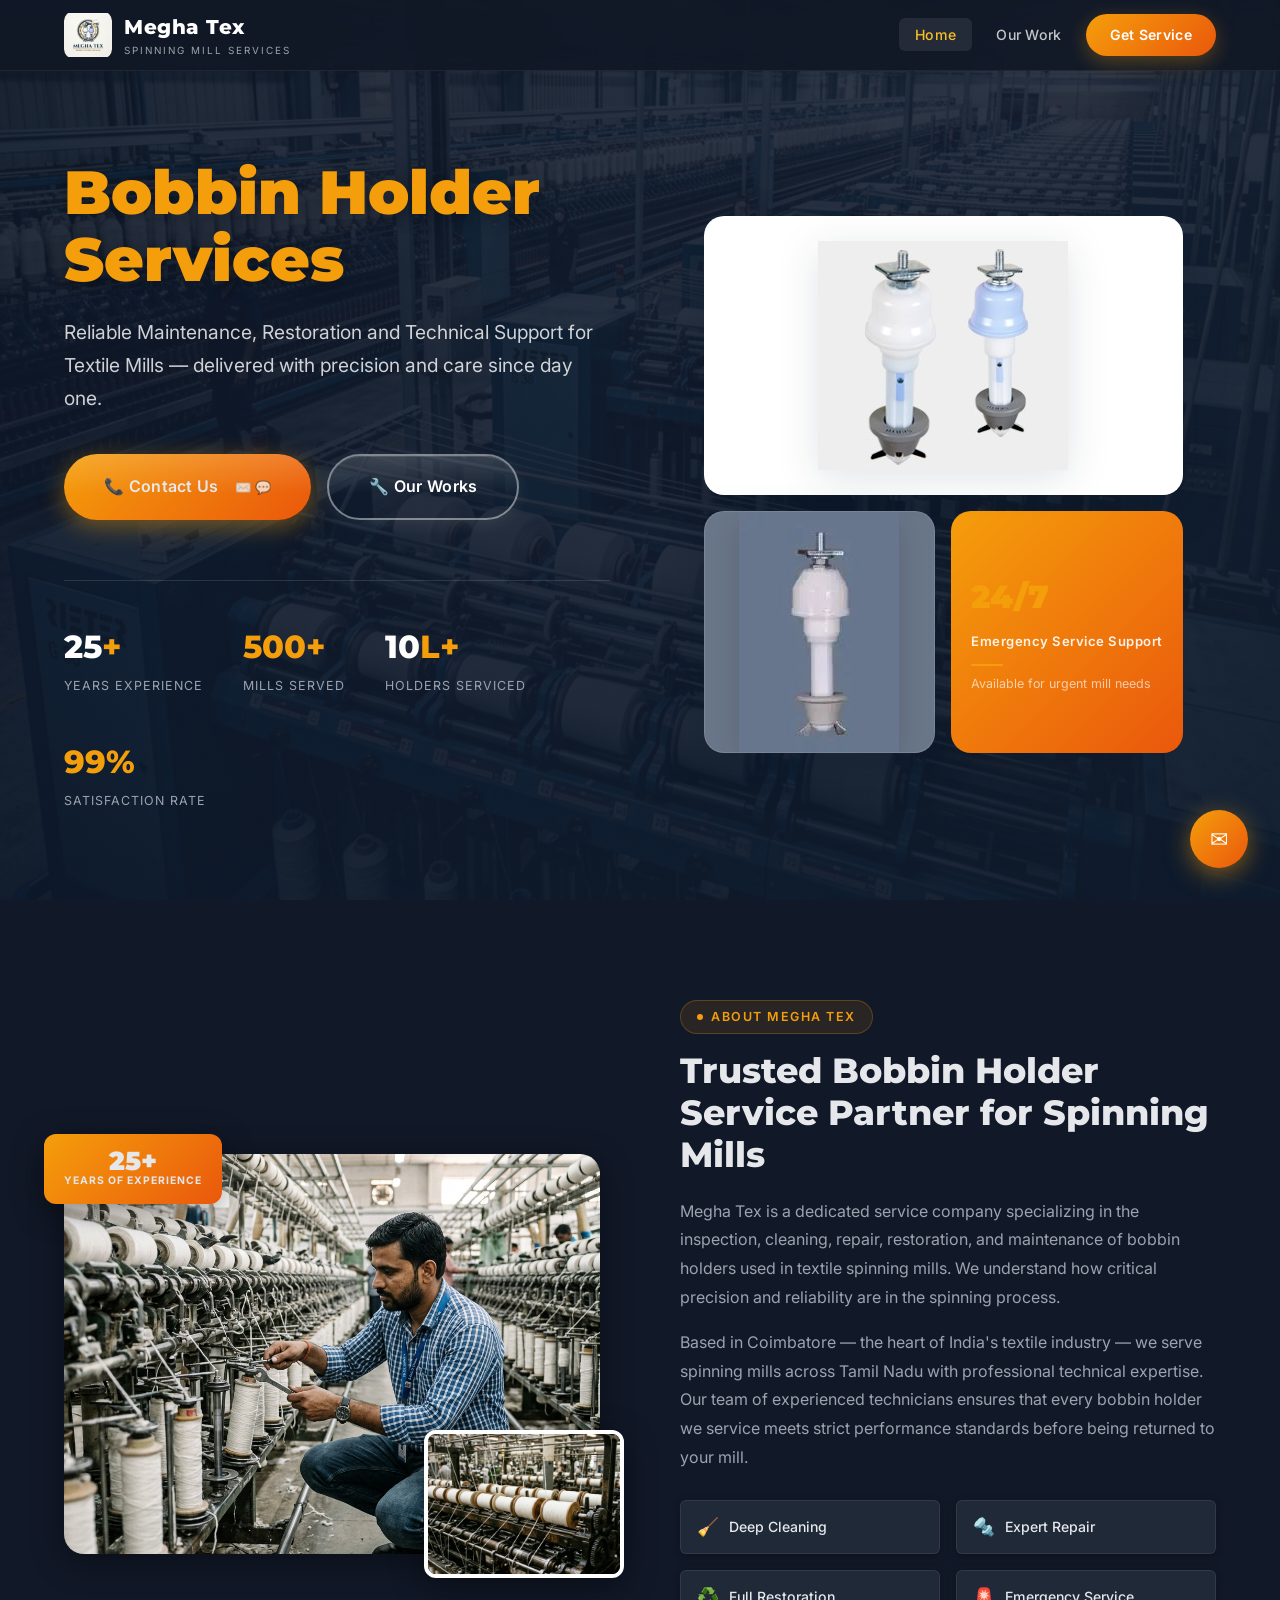
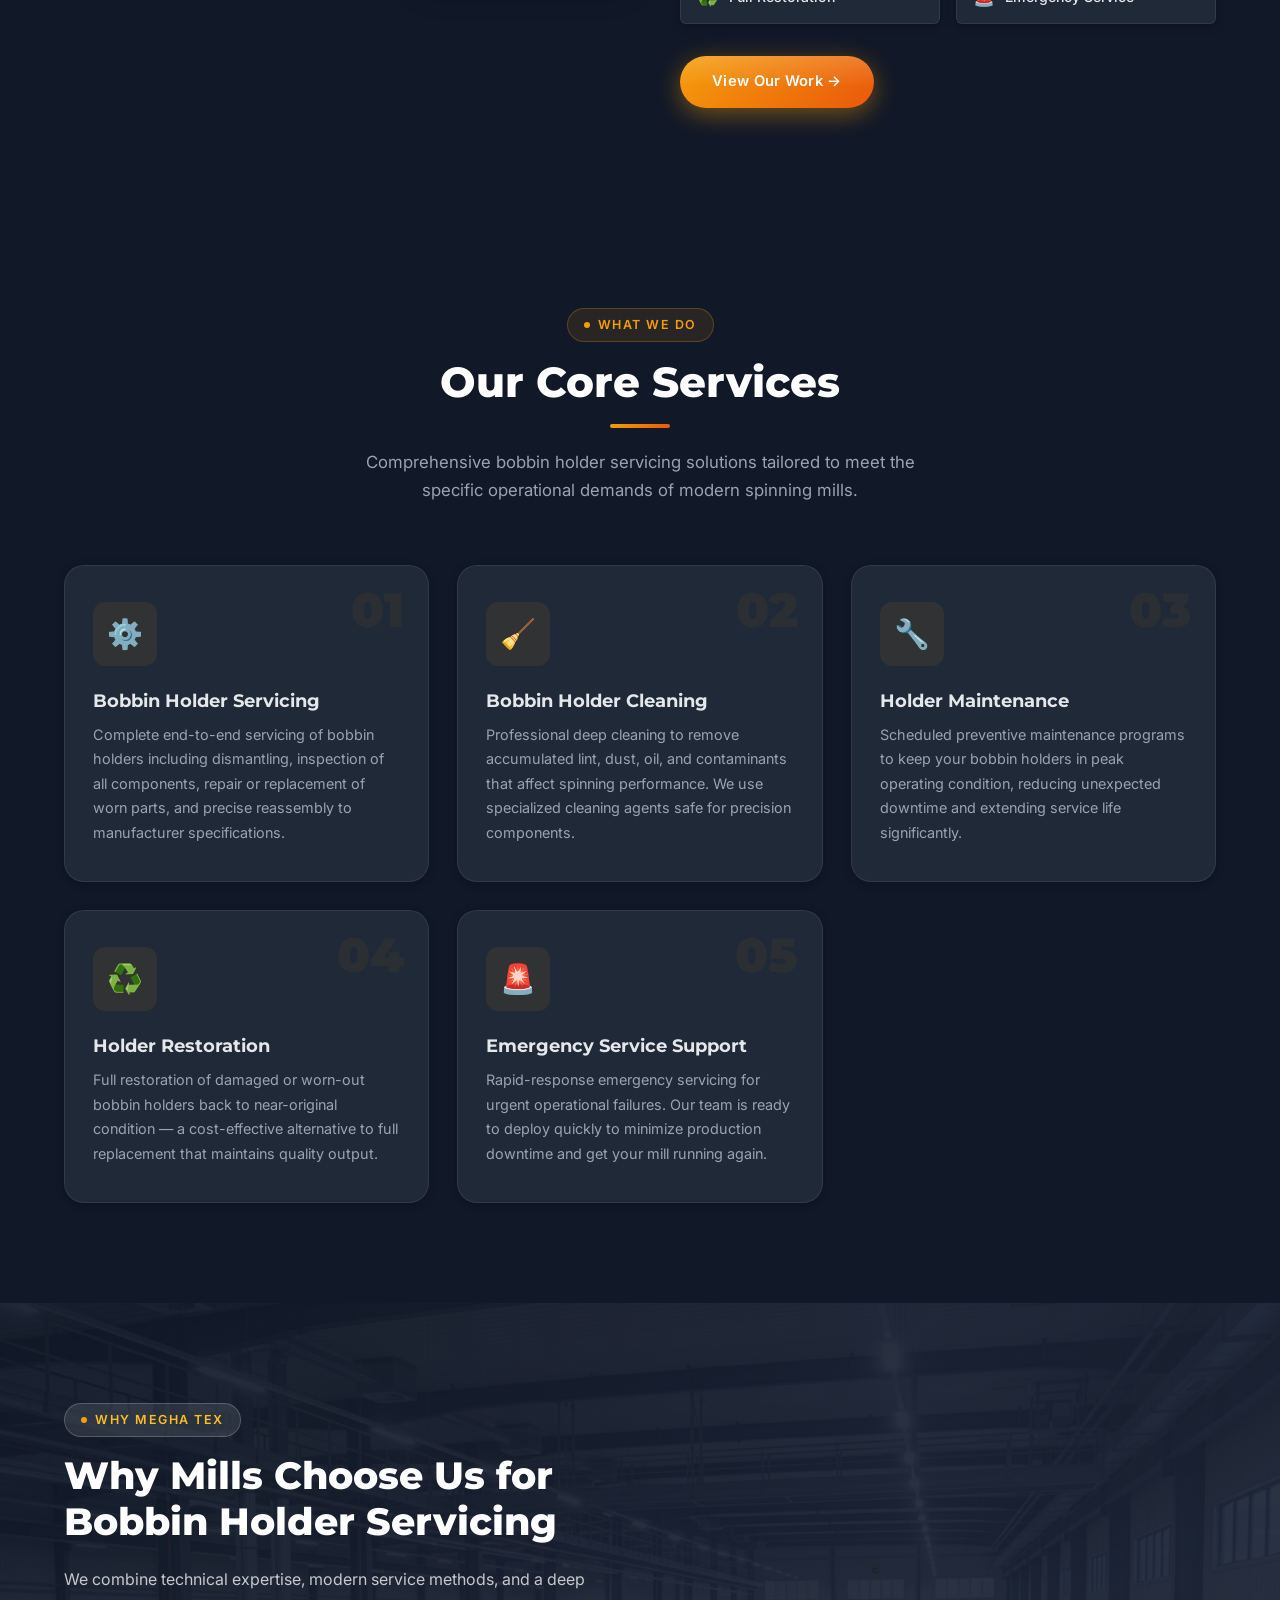
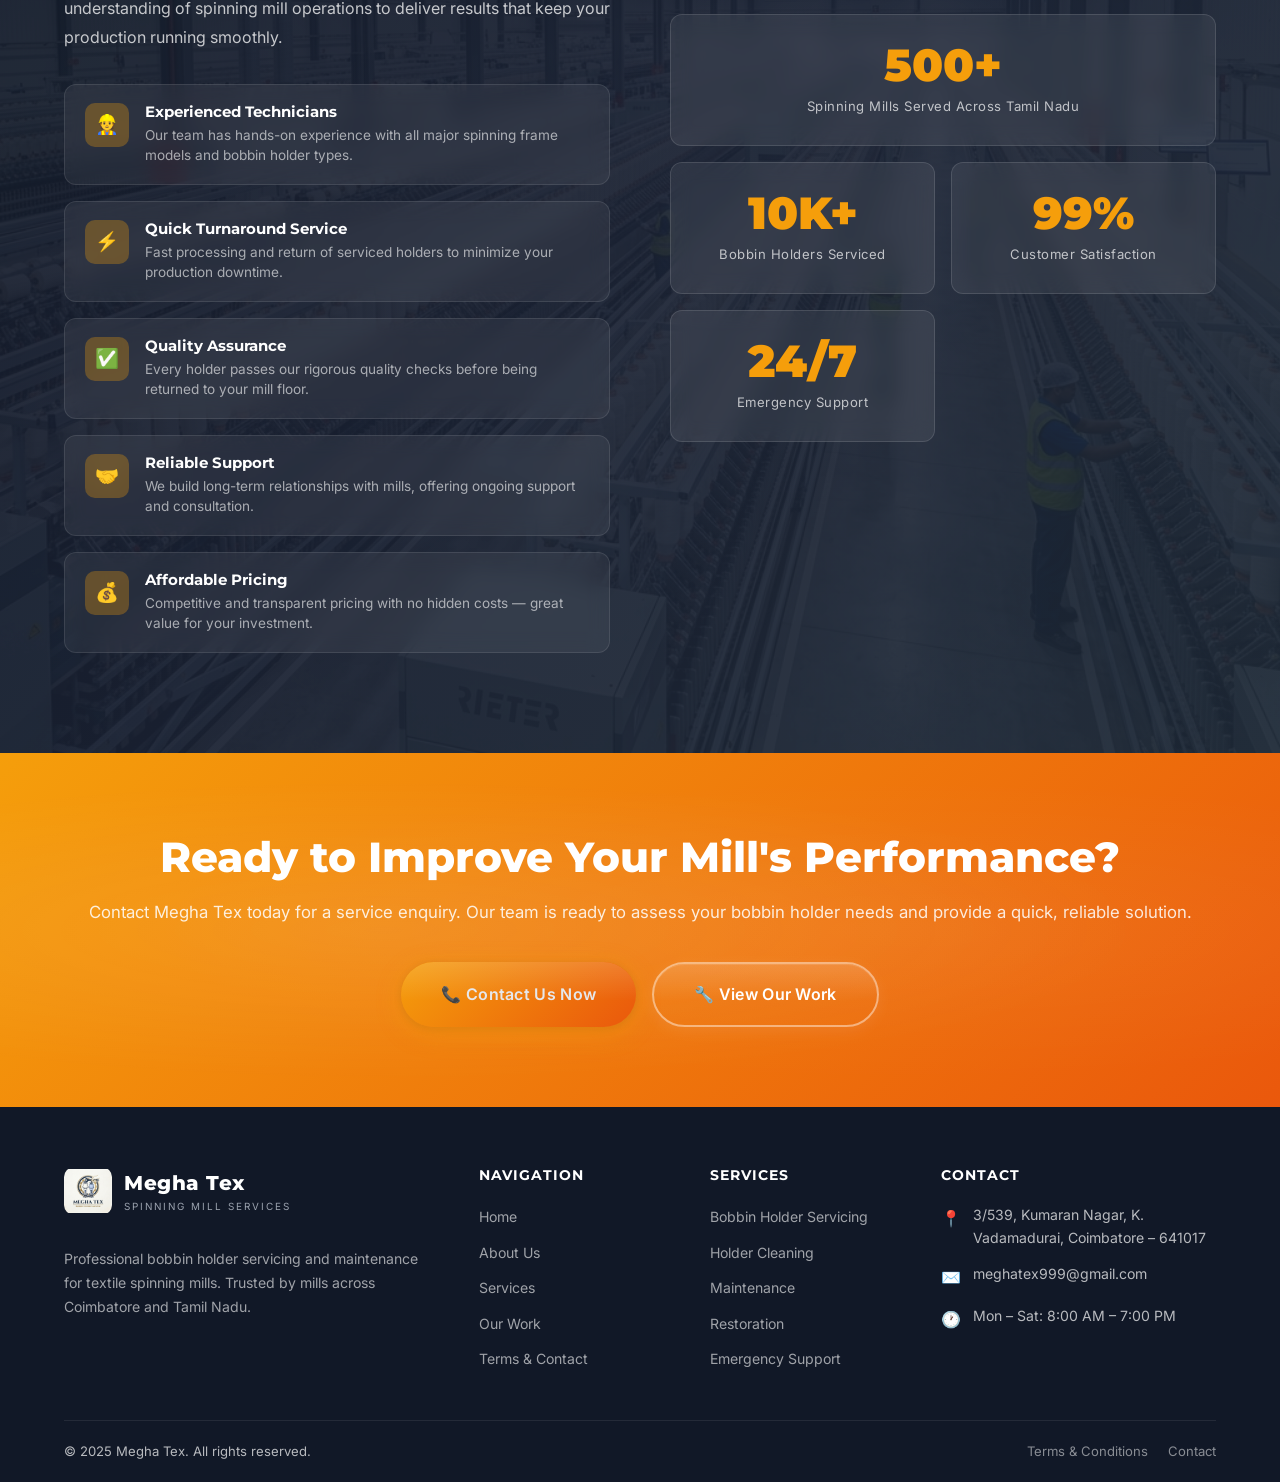
==== commit 0d81b34e: "Remove Terms & Contact page from all navigation menus and footer links" ====
--- a/index.html
+++ b/index.html
@@ -29,7 +29,7 @@
       <ul class="nav-links">
         <li><a href="index.html" class="active" id="nav-home">Home</a></li>
         <li><a href="ourwork.html" id="nav-work">Our Work</a></li>
-        <li><a href="terms.html" id="nav-terms">Terms & Contact</a></li>
+
         <li><a href="#" class="nav-cta nav-cta-modal">Get Service</a></li>
       </ul>
       <button class="hamburger" id="hamburger" aria-label="Toggle menu">
@@ -44,7 +44,7 @@
   <ul>
     <li><a href="index.html">🏠 Home</a></li>
     <li><a href="ourwork.html">🔧 Our Work</a></li>
-    <li><a href="terms.html">📋 Terms & Contact</a></li>
+
     <li><a href="#" class="nav-cta nav-cta-modal">Get Service</a></li>
   </ul>
 </div>
@@ -327,7 +327,6 @@
     <div class="footer-bottom">
       <p>© 2025 Megha Tex. All rights reserved.</p>
       <div class="footer-bottom-links">
-        <a href="terms.html#privacy">Privacy Policy</a>
         <a href="terms.html#terms">Terms & Conditions</a>
         <a href="#" onclick="openContactModal(); return false;">Contact</a>
       </div>
@@ -342,7 +341,7 @@
       <span class="fmi-icon fmi-call">📞</span>
       <span>Call Us</span>
     </a>
-    <a href="https://mail.google.com/mail/?view=cm&to=meghatex999@gmail.com&su=Bobbin%20Holder%20Service%20Request&body=Hello%20Megha%20Tex%2C%0A%0AI%20would%20like%20to%20request%20your%20Bobbin%20Holder%20Service.%0APlease%20find%20my%20details%20below%3A%0A%0A%F0%9F%8F%AD%20Mill%20Name%3A%20%0A%0A%F0%9F%94%A7%20Type%20of%20Service%3A%20(Cleaning%20%2F%20Repair%20%2F%20Restoration%20%2F%20Maintenance)%0A%0A%F0%9F%93%9E%20Contact%20Number%3A%20%0A%0A%F0%9F%93%8D%20Mill%20Address%3A%20%0A%0AKindly%20get%20back%20to%20you%20as%20early%20as%20possible.%0A%0AThank%20you!" target="_blank" rel="noopener" class="float-menu-item" id="float-email" aria-label="Email Megha Tex">
+    <a href="mailto:meghatex999@gmail.com?subject=Bobbin%20Holder%20Service%20Request&body=Hello%20Megha%20Tex%2C%0A%0AI%20would%20like%20to%20request%20your%20Bobbin%20Holder%20Service.%0APlease%20find%20my%20details%20below%3A%0A%0AMill%20Name%3A%20%0AType%20of%20Service%3A%20(Cleaning%20%2F%20Repair%20%2F%20Restoration%20%2F%20Maintenance)%0AContact%20Number%3A%20%0AMill%20Address%3A%20%0A%0AKindly%20get%20back%20to%20you%20as%20early%20as%20possible.%0A%0AThank%20you!" target="_blank" rel="noopener" class="float-menu-item" id="float-email" aria-label="Email Megha Tex">
       <span class="fmi-icon fmi-email">✉️</span>
       <span>Email Us</span>
     </a>
@@ -355,26 +354,36 @@
 </div>
 
 <script src="main.js"></script>
-<!-- -- CONTACT MODAL -- -->
+<!-- CONTACT MODAL -->
 <div class="contact-modal-backdrop" id="contactModalBackdrop" role="dialog" aria-modal="true" aria-label="Contact Megha Tex">
   <div class="contact-modal">
-    <button class="contact-modal-close" onclick="closeContactModal()" aria-label="Close">?</button>
-    <div class="contact-modal-icon">??</div>
+    <button class="contact-modal-close" onclick="closeContactModal()" aria-label="Close">
+      <svg viewBox="0 0 24 24" width="18" height="18" fill="none" stroke="currentColor" stroke-width="2.5" stroke-linecap="round"><line x1="18" y1="6" x2="6" y2="18"/><line x1="6" y1="6" x2="18" y2="18"/></svg>
+    </button>
+    <div class="contact-modal-icon">
+      <img src="images/bobbin_pair.jpg" alt="Megha Tex Bobbin Holders" style="width:100px;height:100px;object-fit:contain;border-radius:14px;background:#ffffff;padding:10px;box-shadow:0 4px 20px rgba(245,158,11,0.2);" />
+    </div>
     <h3>Contact Megha Tex</h3>
     <p>Choose how you'd like to reach us.<br>We respond within minutes!</p>
     <div class="contact-modal-btns">
       <a href="tel:+919994427295" class="cm-btn cm-call" onclick="closeContactModal()">
-        <span class="cm-btn-icon">??</span>
+        <span class="cm-btn-icon">
+          <svg viewBox="0 0 24 24" width="22" height="22" fill="none" stroke="currentColor" stroke-width="2" stroke-linecap="round" stroke-linejoin="round"><path d="M22 16.92v3a2 2 0 0 1-2.18 2 19.79 19.79 0 0 1-8.63-3.07A19.5 19.5 0 0 1 4.69 12 19.79 19.79 0 0 1 1.63 3.4 2 2 0 0 1 3.6 1.21h3a2 2 0 0 1 2 1.72c.127.96.361 1.903.7 2.81a2 2 0 0 1-.45 2.11L7.91 8.82a16 16 0 0 0 6 6l.96-.96a2 2 0 0 1 2.11-.45c.907.339 1.85.573 2.81.7A2 2 0 0 1 22 16.92z"/></svg>
+        </span>
         <span class="cm-btn-text"><span>Call us directly</span><strong>+91 99944 27295</strong></span>
       </a>
       <div class="contact-modal-divider"><span>or</span></div>
-      <a href="https://mail.google.com/mail/?view=cm&to=meghatex999@gmail.com&su=Bobbin%20Holder%20Service%20Request&body=Hello%20Megha%20Tex%2C%0A%0AI%20would%20like%20to%20request%20your%20Bobbin%20Holder%20Service.%0APlease%20find%20my%20details%20below%3A%0A%0A%F0%9F%8F%AD%20Mill%20Name%3A%20%0A%0A%F0%9F%94%A7%20Type%20of%20Service%3A%20(Cleaning%20%2F%20Repair%20%2F%20Restoration%20%2F%20Maintenance)%0A%0A%F0%9F%93%9E%20Contact%20Number%3A%20%0A%0A%F0%9F%93%8D%20Mill%20Address%3A%20%0A%0AKindly%20get%20back%20to%20you%20as%20early%20as%20possible.%0A%0AThank%20you!" target="_blank" rel="noopener" class="cm-btn cm-email" onclick="closeContactModal()">
-        <span class="cm-btn-icon">??</span>
+      <a href="mailto:meghatex999@gmail.com?subject=Bobbin%20Holder%20Service%20Request&body=Hello%20Megha%20Tex%2C%0A%0AI%20would%20like%20to%20request%20your%20Bobbin%20Holder%20Service.%0APlease%20find%20my%20details%20below%3A%0A%0AMill%20Name%3A%20%0AType%20of%20Service%3A%20(Cleaning%20%2F%20Repair%20%2F%20Restoration%20%2F%20Maintenance)%0AContact%20Number%3A%20%0AMill%20Address%3A%20%0A%0AKindly%20get%20back%20to%20you%20as%20early%20as%20possible.%0A%0AThank%20you!" target="_blank" rel="noopener" class="cm-btn cm-email" onclick="closeContactModal()">
+        <span class="cm-btn-icon">
+          <svg viewBox="0 0 24 24" width="22" height="22" fill="none" stroke="currentColor" stroke-width="2" stroke-linecap="round" stroke-linejoin="round"><rect x="2" y="4" width="20" height="16" rx="2"/><path d="m22 7-8.97 5.7a1.94 1.94 0 0 1-2.06 0L2 7"/></svg>
+        </span>
         <span class="cm-btn-text"><span>Send an email</span><strong>meghatex999@gmail.com</strong></span>
       </a>
       <div class="contact-modal-divider"><span>or</span></div>
-      <a href="https://wa.me/919994427295?text=Hello%20Megha%20Tex!%20%F0%9F%91%8B%20I%20would%20like%20to%20request%20your%20Bobbin%20Holder%20Service.%0A%0A%F0%9F%8F%AD%20*Mill%20Name*%3A%20%0A%0A%F0%9F%94%A7%20*Type%20of%20Service*%3A%20(Cleaning%20%2F%20Repair%20%2F%20Restoration%20%2F%20Maintenance)%0A%0A%F0%9F%93%9E%20*Contact%20Number*%3A%20%0A%0A%F0%9F%93%8D%20*Mill%20Address*%3A%20%0A%0AKindly%20get%20back%20to%20you%20as%20early%20as%20possible.%20Thank%20you!" target="_blank" rel="noopener" class="cm-btn cm-wa" onclick="closeContactModal()">
-        <span class="cm-btn-icon">??</span>
+      <a href="https://wa.me/919994427295?text=Hello%20Megha%20Tex!%20I%20would%20like%20to%20request%20your%20Bobbin%20Holder%20Service.%0AMill%20Name%3A%20%0AType%20of%20Service%3A%20(Cleaning%20%2F%20Repair%20%2F%20Restoration%20%2F%20Maintenance)%0AContact%20Number%3A%20%0AMill%20Address%3A%20%0AKindly%20get%20back%20to%20you%20as%20early%20as%20possible.%20Thank%20you!" target="_blank" rel="noopener" class="cm-btn cm-wa" onclick="closeContactModal()">
+        <span class="cm-btn-icon">
+          <svg viewBox="0 0 24 24" width="22" height="22" fill="currentColor"><path d="M17.472 14.382c-.297-.149-1.758-.867-2.03-.967-.273-.099-.471-.148-.67.15-.197.297-.767.966-.94 1.164-.173.199-.347.223-.644.075-.297-.15-1.255-.463-2.39-1.475-.883-.788-1.48-1.761-1.653-2.059-.173-.297-.018-.458.13-.606.134-.133.298-.347.446-.52.149-.174.198-.298.298-.497.099-.198.05-.371-.025-.52-.075-.149-.669-1.612-.916-2.207-.242-.579-.487-.5-.669-.51-.173-.008-.371-.01-.57-.01-.198 0-.52.074-.792.372-.272.297-1.04 1.016-1.04 2.479 0 1.462 1.065 2.875 1.213 3.074.149.198 2.096 3.2 5.077 4.487.709.306 1.262.489 1.694.625.712.227 1.36.195 1.871.118.571-.085 1.758-.719 2.006-1.413.248-.694.248-1.289.173-1.413-.074-.124-.272-.198-.57-.347zM12 0C5.373 0 0 5.373 0 12c0 2.125.557 4.126 1.528 5.855L.057 23.17a.75.75 0 0 0 .912.912l5.316-1.471A11.952 11.952 0 0 0 12 24c6.627 0 12-5.373 12-12S18.627 0 12 0zm0 22a9.952 9.952 0 0 1-5.13-1.425l-.368-.22-3.156.874.875-3.156-.22-.368A9.952 9.952 0 0 1 2 12C2 6.477 6.477 2 12 2s10 4.477 10 10-4.477 10-10 10z"/></svg>
+        </span>
         <span class="cm-btn-text"><span>Chat on WhatsApp</span><strong>+91 99944 27295</strong></span>
       </a>
     </div>
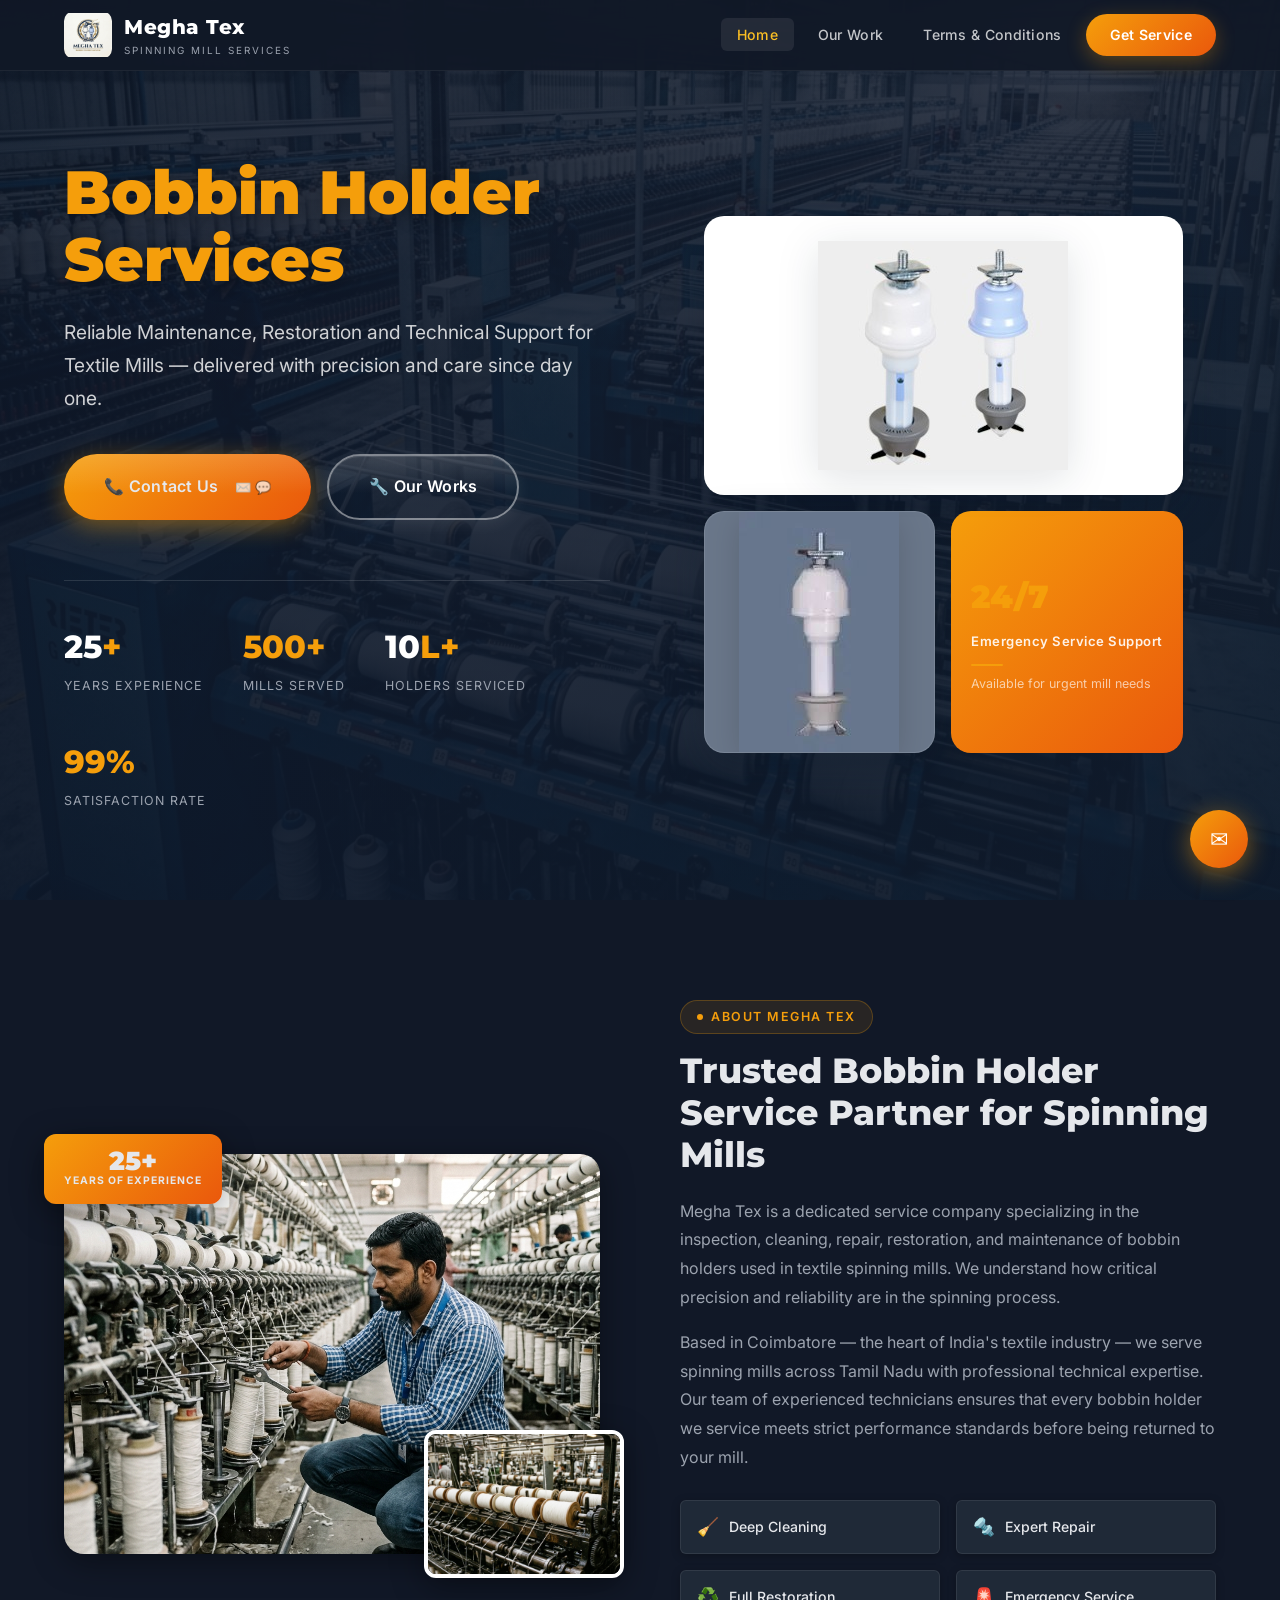
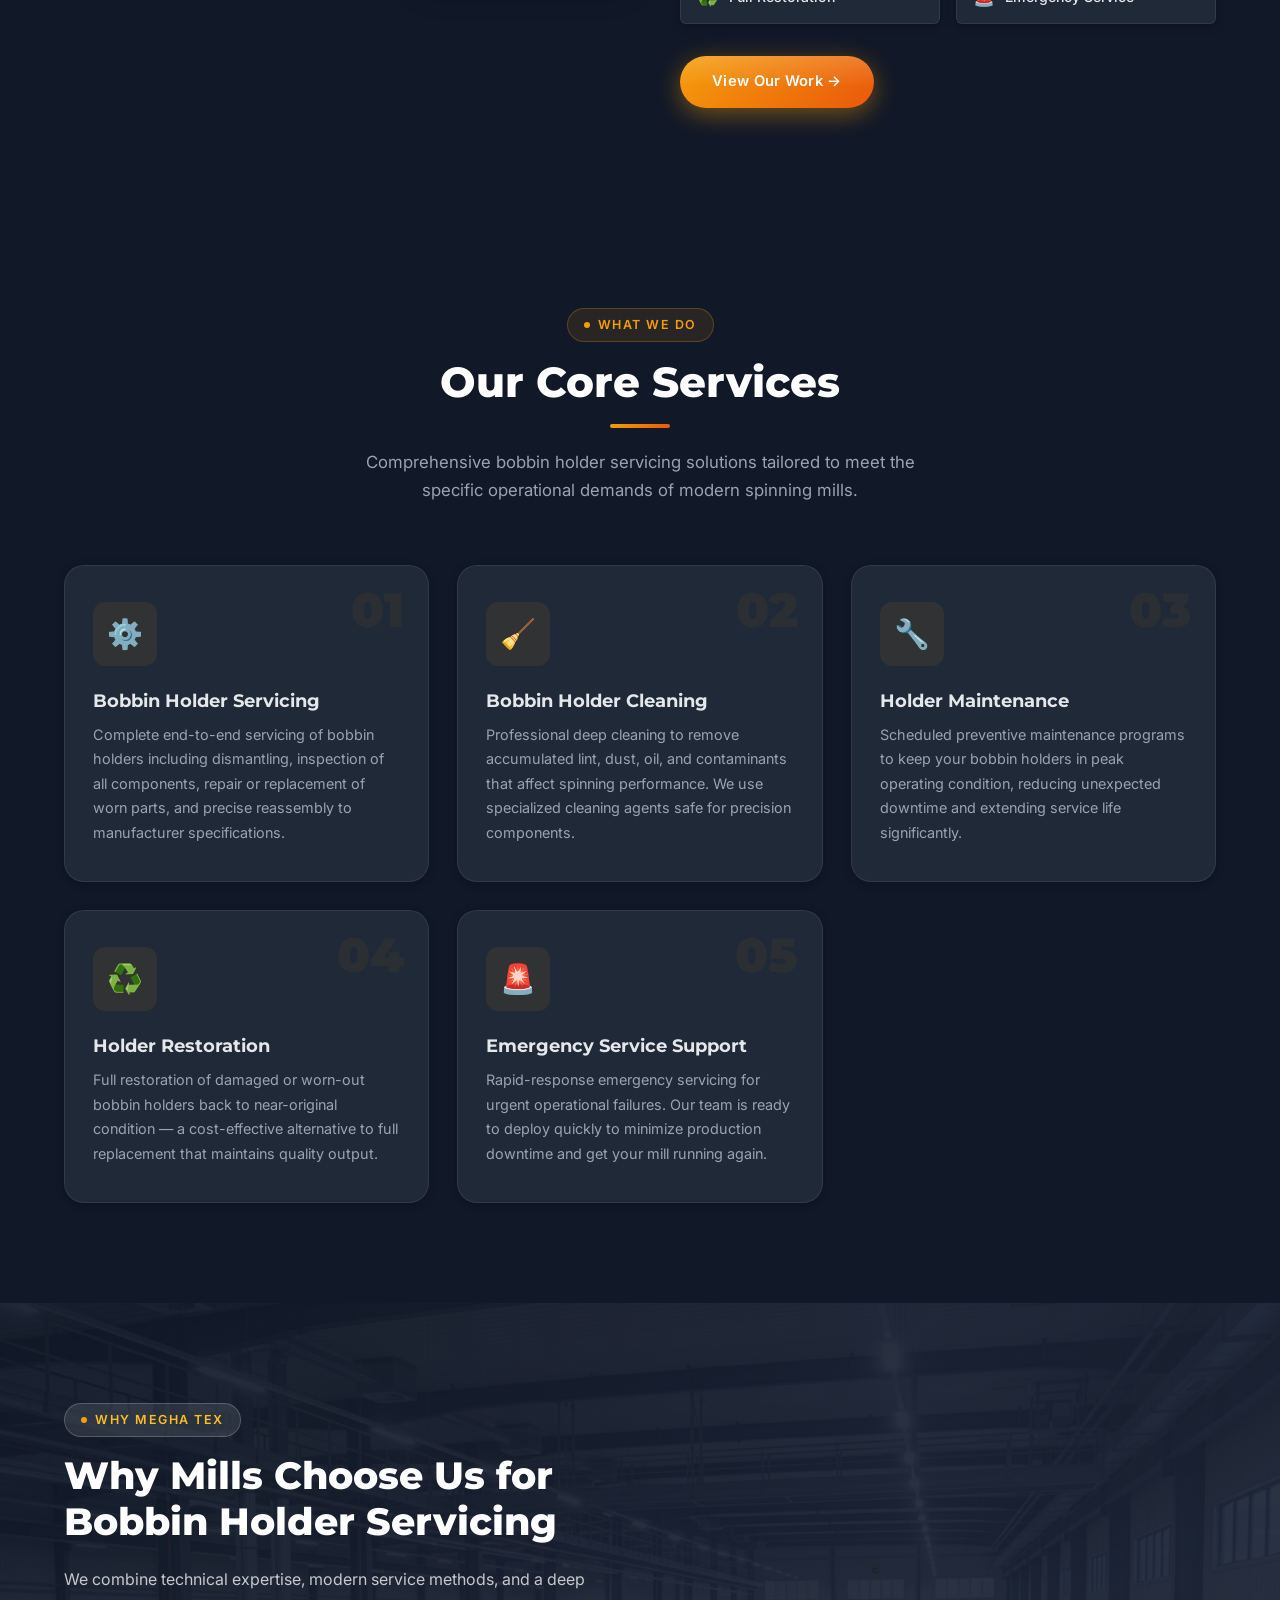
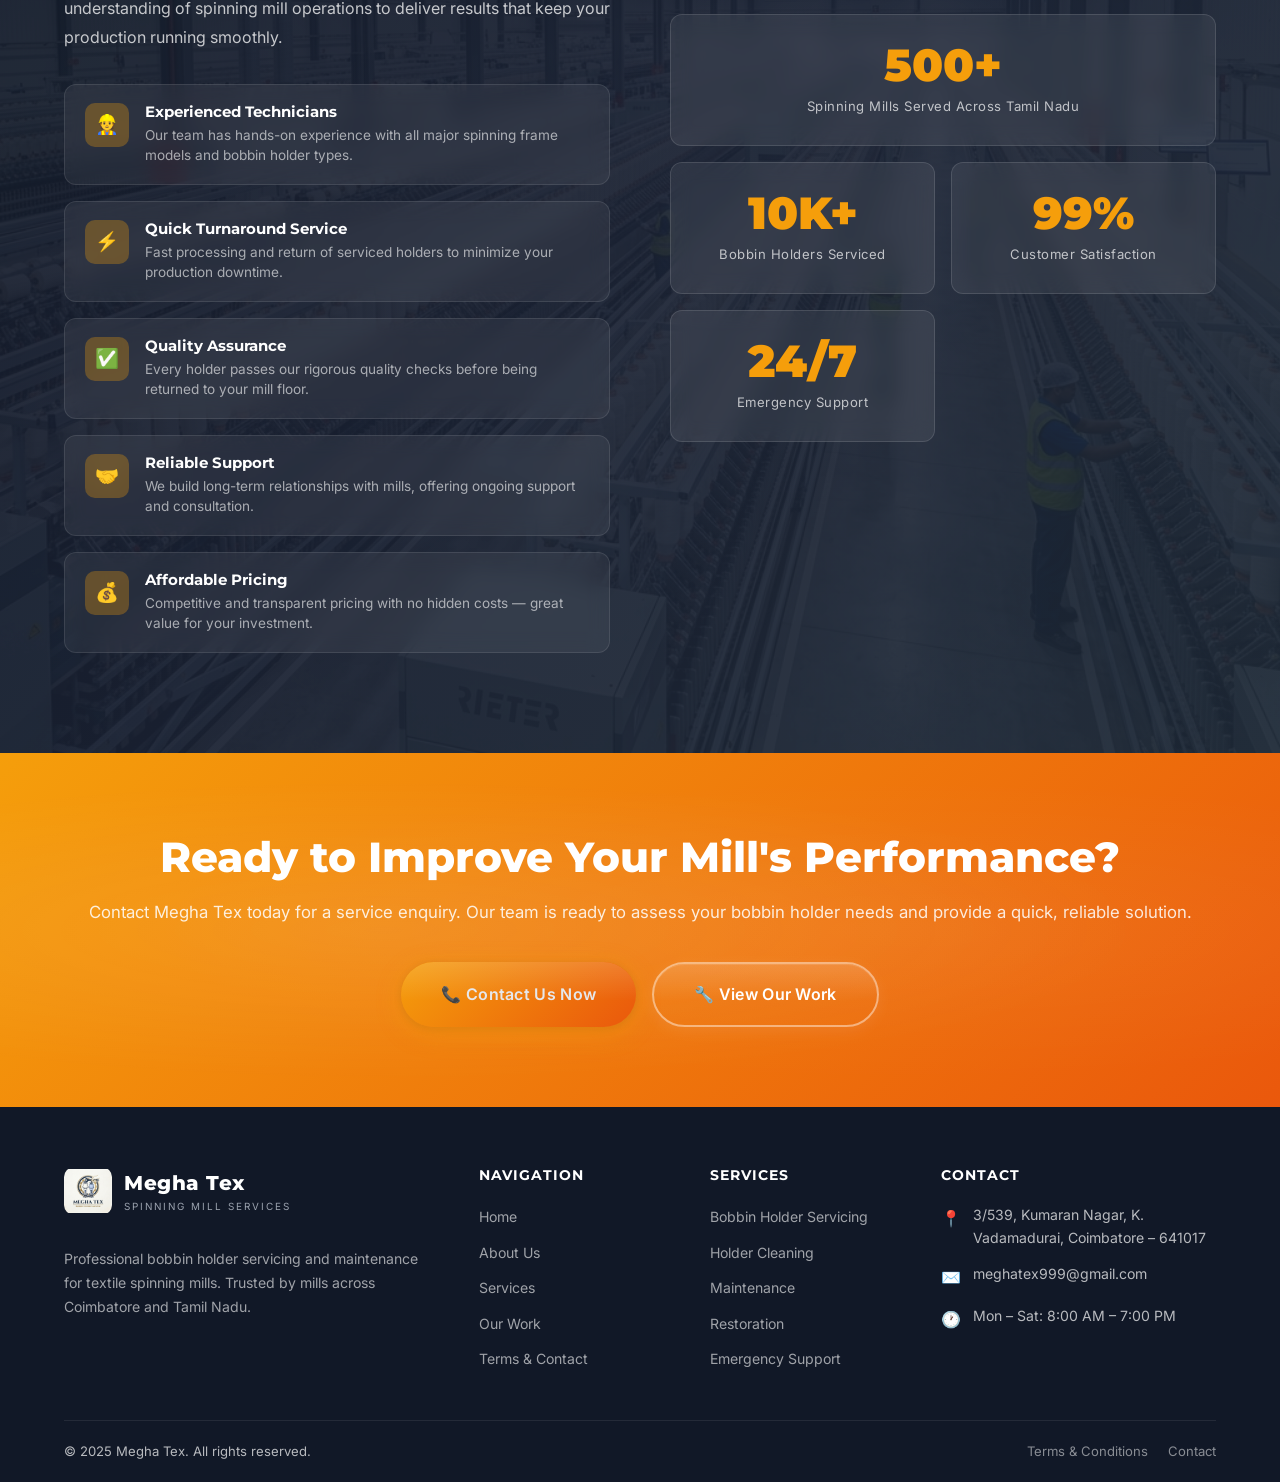
==== commit 9908387a: "Remove Delivery Terms section; add Terms & Conditions nav button back on all pages" ====
--- a/index.html
+++ b/index.html
@@ -30,6 +30,7 @@
         <li><a href="index.html" class="active" id="nav-home">Home</a></li>
         <li><a href="ourwork.html" id="nav-work">Our Work</a></li>
 
+        <li><a href="terms.html" id="nav-terms">Terms & Conditions</a></li>
         <li><a href="#" class="nav-cta nav-cta-modal">Get Service</a></li>
       </ul>
       <button class="hamburger" id="hamburger" aria-label="Toggle menu">
@@ -45,6 +46,7 @@
     <li><a href="index.html">🏠 Home</a></li>
     <li><a href="ourwork.html">🔧 Our Work</a></li>
 
+    <li><a href="terms.html">📋 Terms & Conditions</a></li>
     <li><a href="#" class="nav-cta nav-cta-modal">Get Service</a></li>
   </ul>
 </div>
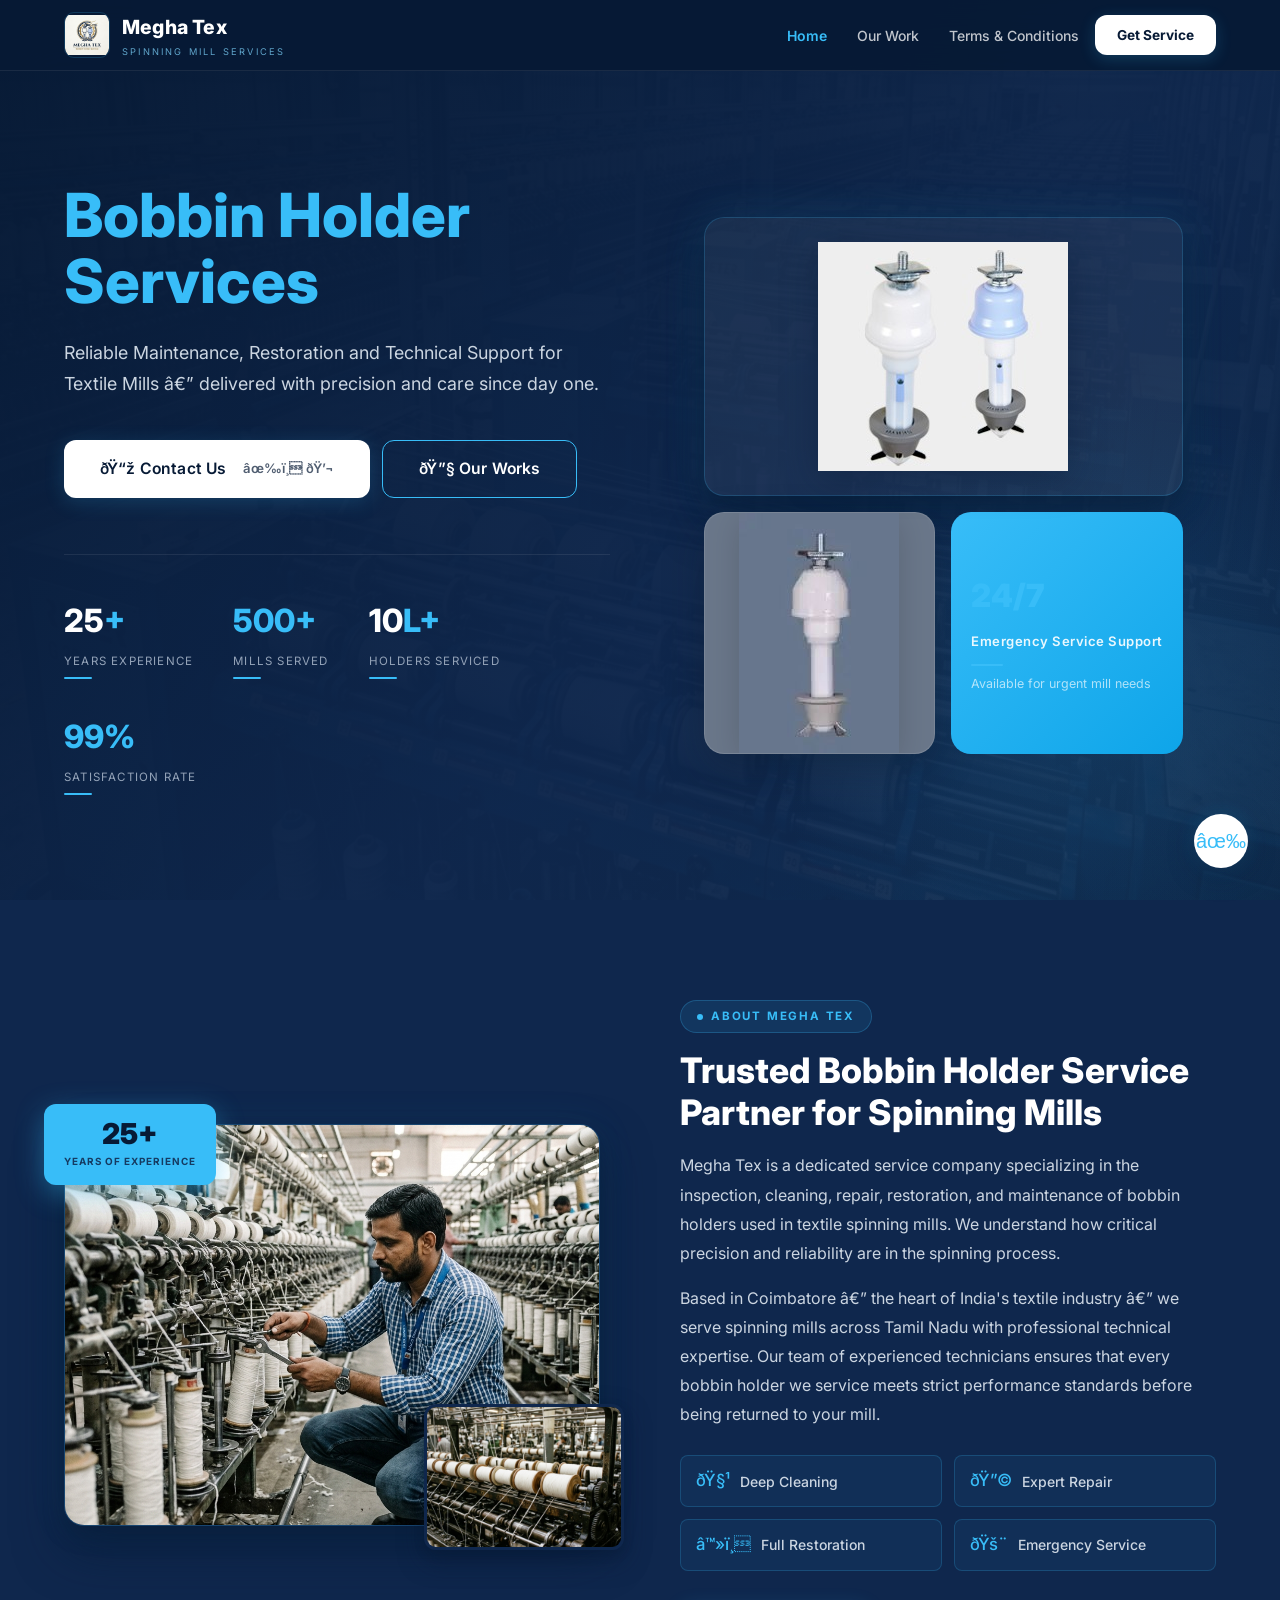
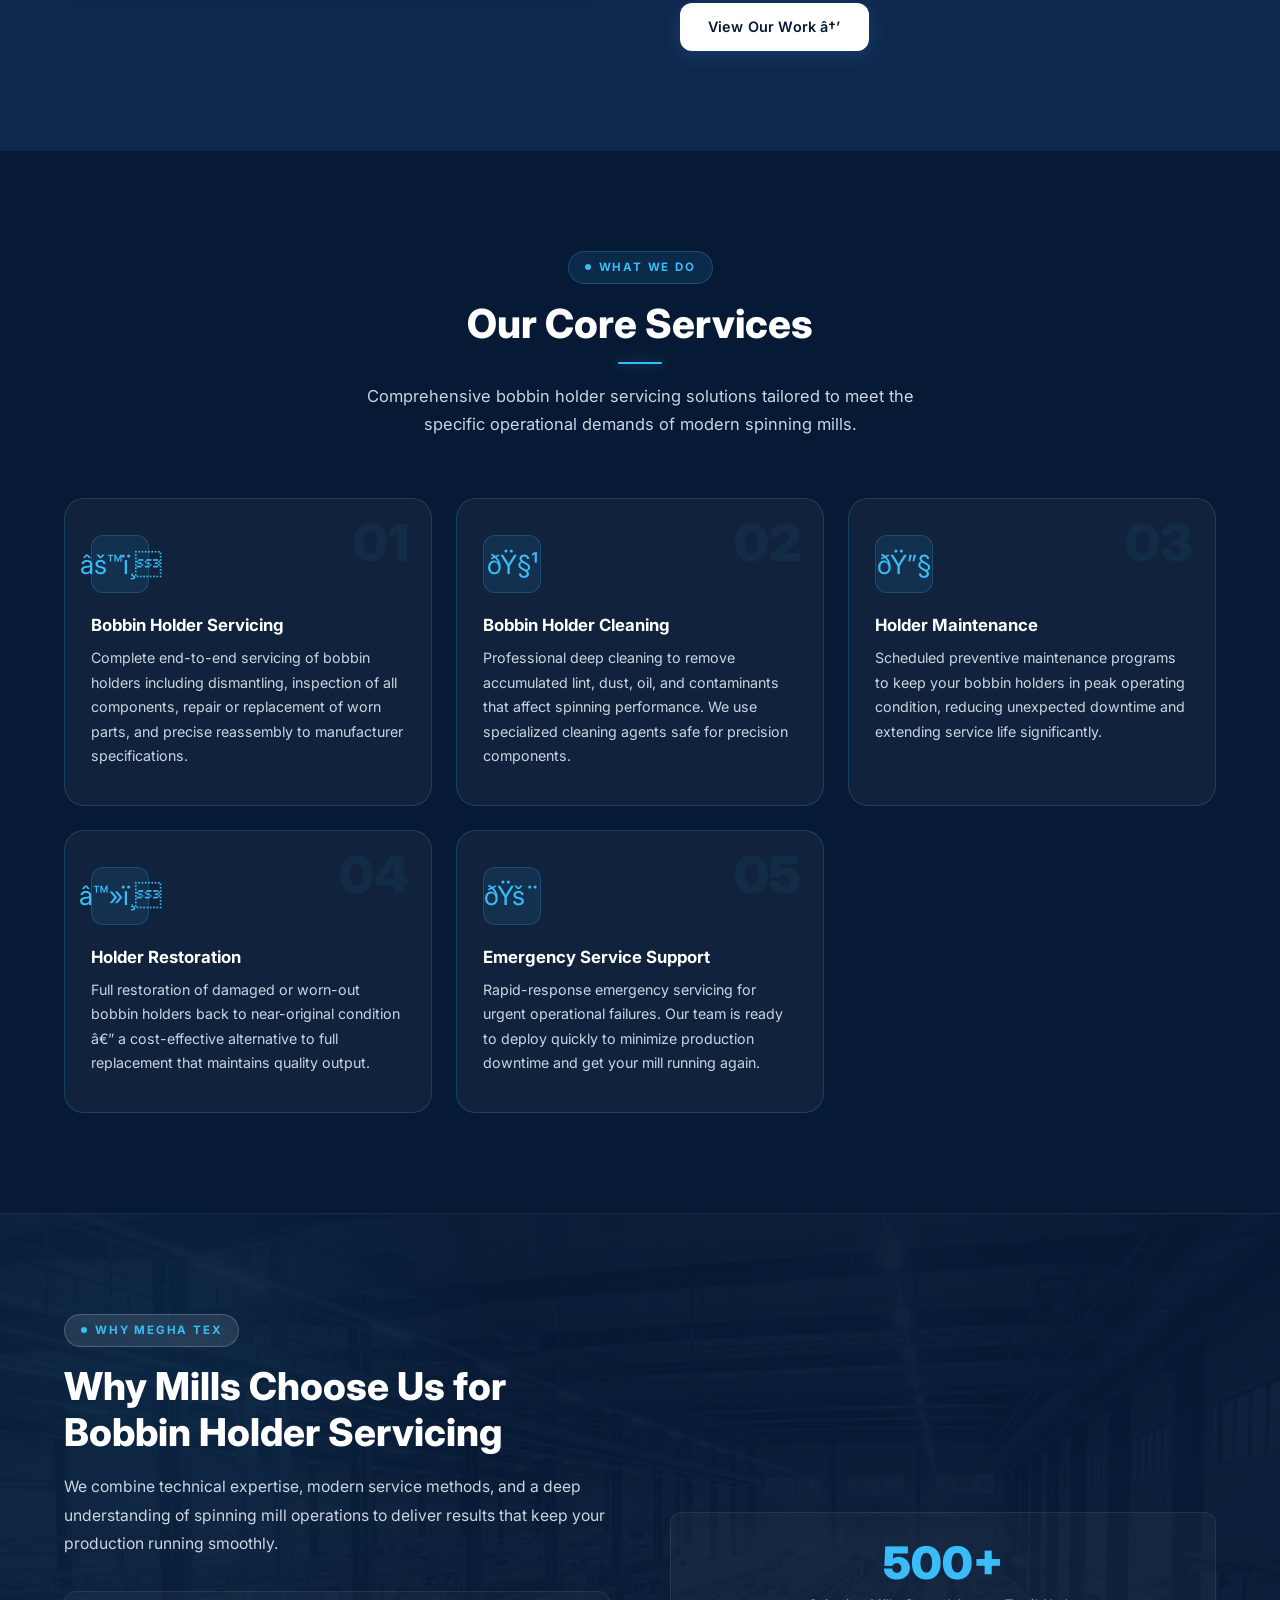
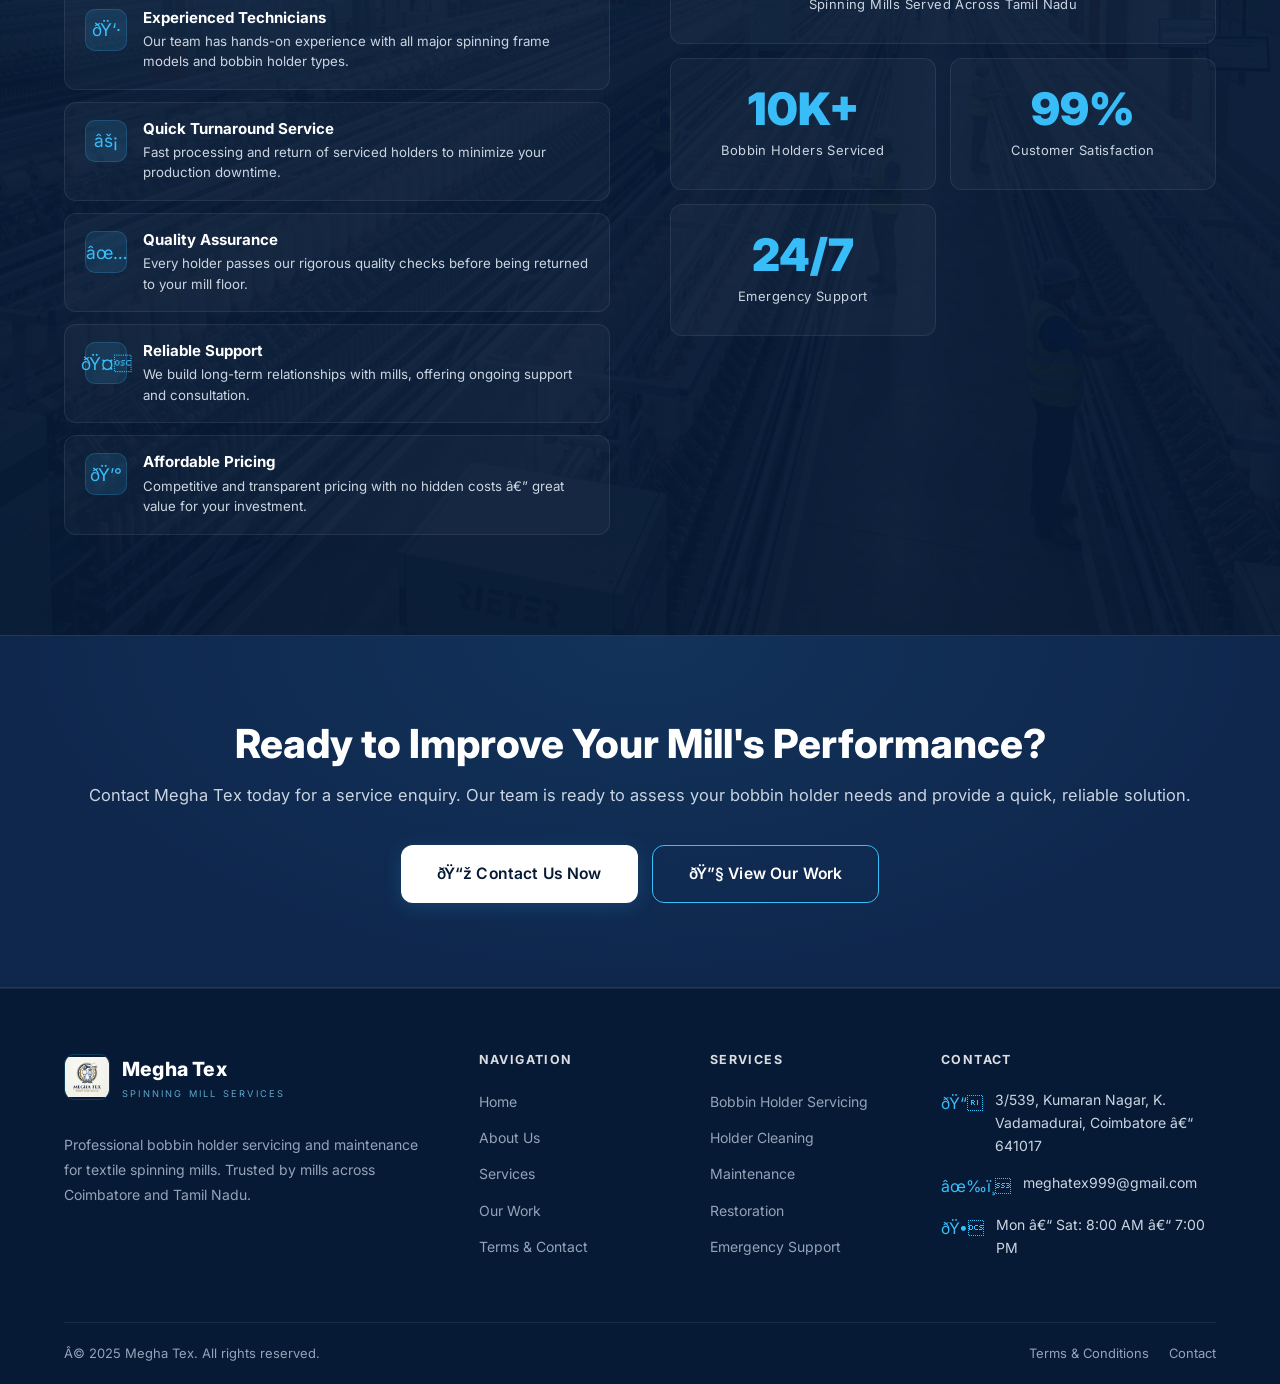
==== commit 3e3c71fb: "Fix: add cache-busting ?v=20260605sky to style.css links + netlify.toml no-cache headers to force Ne" ====
--- a/index.html
+++ b/index.html
@@ -1,21 +1,21 @@
-<!DOCTYPE html>
+﻿<!DOCTYPE html>
 <html lang="en">
 <head>
   <meta charset="UTF-8" />
   <meta name="viewport" content="width=device-width, initial-scale=1.0" />
-  <title>Megha Tex – Professional Bobbin Holder Servicing for Spinning Mills</title>
+  <title>Megha Tex â€“ Professional Bobbin Holder Servicing for Spinning Mills</title>
   <meta name="description" content="Megha Tex specializes in professional bobbin holder servicing, maintenance, and restoration for textile spinning mills in Coimbatore. Expert inspection, cleaning, repair and technical support." />
   <meta name="keywords" content="bobbin holder service, spinning mill service, textile mill maintenance, bobbin holder repair, spinning machinery service, Coimbatore textile service" />
-  <meta property="og:title" content="Megha Tex – Bobbin Holder Servicing & Maintenance" />
+  <meta property="og:title" content="Megha Tex â€“ Bobbin Holder Servicing & Maintenance" />
   <meta property="og:description" content="Professional bobbin holder servicing and maintenance for spinning mills. Trusted by mills across Tamil Nadu." />
   <meta property="og:type" content="website" />
-  <link rel="stylesheet" href="style.css" />
+  <link rel="stylesheet" href="style.css?v=20260605sky" />
   <link rel="preconnect" href="https://fonts.googleapis.com">
   <link rel="preconnect" href="https://fonts.gstatic.com" crossorigin>
 </head>
 <body>
 
-<!-- ══ NAVIGATION ══ -->
+<!-- â•â• NAVIGATION â•â• -->
 <nav class="navbar" id="navbar">
   <div class="container">
     <div class="nav-inner">
@@ -43,15 +43,15 @@
 <!-- Mobile Menu -->
 <div class="mobile-menu" id="mobileMenu">
   <ul>
-    <li><a href="index.html">🏠 Home</a></li>
-    <li><a href="ourwork.html">🔧 Our Work</a></li>
-
-    <li><a href="terms.html">📋 Terms & Conditions</a></li>
+    <li><a href="index.html">ðŸ  Home</a></li>
+    <li><a href="ourwork.html">ðŸ”§ Our Work</a></li>
+
+    <li><a href="terms.html">ðŸ“‹ Terms & Conditions</a></li>
     <li><a href="#" class="nav-cta nav-cta-modal">Get Service</a></li>
   </ul>
 </div>
 
-<!-- ══ HERO SECTION ══ -->
+<!-- â•â• HERO SECTION â•â• -->
 <section class="hero" id="hero">
   <div class="hero-bg"></div>
   <div class="hero-bg-image"></div>
@@ -63,13 +63,13 @@
   <div class="container" style="display:grid;grid-template-columns:1fr 1fr;gap:60px;align-items:center;position:relative;z-index:2;">
     <div class="hero-content">
       <h1><span>Bobbin Holder Services</span></h1>
-      <p class="hero-sub">Reliable Maintenance, Restoration and Technical Support for Textile Mills — delivered with precision and care since day one.</p>
+      <p class="hero-sub">Reliable Maintenance, Restoration and Technical Support for Textile Mills â€” delivered with precision and care since day one.</p>
       <div class="hero-actions">
         <a href="#" onclick="openContactModal(); return false;" class="btn btn-gold btn-lg" id="hero-contact-btn">
-          📞 Contact Us &nbsp;<span style="opacity:0.7;font-size:0.82rem;">✉️ 💬</span>
+          ðŸ“ž Contact Us &nbsp;<span style="opacity:0.7;font-size:0.82rem;">âœ‰ï¸ ðŸ’¬</span>
         </a>
         <a href="ourwork.html" class="btn btn-outline btn-lg" id="hero-ourworks-btn">
-          🔧 Our Works
+          ðŸ”§ Our Works
         </a>
       </div>
       <div class="hero-stats">
@@ -95,7 +95,7 @@
       <!-- Product Spotlight: Real Megha Tex Bobbin Holders -->
       <div style="display:flex;flex-direction:column;gap:16px;">
         <div class="product-spotlight">
-          <img src="images/bobbin_pair.jpg" alt="Megha Tex bobbin holders – two units shown" loading="eager" />
+          <img src="images/bobbin_pair.jpg" alt="Megha Tex bobbin holders â€“ two units shown" loading="eager" />
         </div>
         <div style="display:grid;grid-template-columns:1fr 1fr;gap:16px;">
           <div style="background:#6a778a; border-radius:var(--radius-lg); padding:0; display:flex; align-items:center; justify-content:center; box-shadow:0 15px 40px rgba(10,22,40,0.3); border:1px solid rgba(255,255,255,0.1); overflow:hidden; height:100%; transition:var(--transition);" onmouseover="this.style.transform='translateY(-5px)'; this.style.boxShadow='0 22px 50px rgba(10,22,40,0.38)'" onmouseout="this.style.transform='none'; this.style.boxShadow='0 15px 40px rgba(10,22,40,0.3)'">
@@ -113,7 +113,7 @@
   </div>
 </section>
 
-<!-- ══ ABOUT SECTION ══ -->
+<!-- â•â• ABOUT SECTION â•â• -->
 <section class="about-section" id="about">
   <div class="container">
     <div class="about-grid">
@@ -133,20 +133,20 @@
         <span class="section-tag">About Megha Tex</span>
         <h2>Trusted Bobbin Holder Service Partner for Spinning Mills</h2>
         <p>Megha Tex is a dedicated service company specializing in the inspection, cleaning, repair, restoration, and maintenance of bobbin holders used in textile spinning mills. We understand how critical precision and reliability are in the spinning process.</p>
-        <p>Based in Coimbatore — the heart of India's textile industry — we serve spinning mills across Tamil Nadu with professional technical expertise. Our team of experienced technicians ensures that every bobbin holder we service meets strict performance standards before being returned to your mill.</p>
+        <p>Based in Coimbatore â€” the heart of India's textile industry â€” we serve spinning mills across Tamil Nadu with professional technical expertise. Our team of experienced technicians ensures that every bobbin holder we service meets strict performance standards before being returned to your mill.</p>
         <div class="about-features">
-          <div class="feature-pill"><span class="fp-icon">🧹</span> Deep Cleaning</div>
-          <div class="feature-pill"><span class="fp-icon">🔩</span> Expert Repair</div>
-          <div class="feature-pill"><span class="fp-icon">♻️</span> Full Restoration</div>
-          <div class="feature-pill"><span class="fp-icon">🚨</span> Emergency Service</div>
-        </div>
-        <a href="ourwork.html" class="btn btn-primary">View Our Work →</a>
-      </div>
-    </div>
-  </div>
-</section>
-
-<!-- ══ SERVICES SECTION ══ -->
+          <div class="feature-pill"><span class="fp-icon">ðŸ§¹</span> Deep Cleaning</div>
+          <div class="feature-pill"><span class="fp-icon">ðŸ”©</span> Expert Repair</div>
+          <div class="feature-pill"><span class="fp-icon">â™»ï¸</span> Full Restoration</div>
+          <div class="feature-pill"><span class="fp-icon">ðŸš¨</span> Emergency Service</div>
+        </div>
+        <a href="ourwork.html" class="btn btn-primary">View Our Work â†’</a>
+      </div>
+    </div>
+  </div>
+</section>
+
+<!-- â•â• SERVICES SECTION â•â• -->
 <section class="services-section" id="services">
   <div class="container">
     <div class="section-head" data-animate>
@@ -159,35 +159,35 @@
 
       <div class="service-card" data-animate>
         <div class="service-num">01</div>
-        <div class="service-icon">⚙️</div>
+        <div class="service-icon">âš™ï¸</div>
         <h3>Bobbin Holder Servicing</h3>
         <p>Complete end-to-end servicing of bobbin holders including dismantling, inspection of all components, repair or replacement of worn parts, and precise reassembly to manufacturer specifications.</p>
       </div>
 
       <div class="service-card" data-animate>
         <div class="service-num">02</div>
-        <div class="service-icon">🧹</div>
+        <div class="service-icon">ðŸ§¹</div>
         <h3>Bobbin Holder Cleaning</h3>
         <p>Professional deep cleaning to remove accumulated lint, dust, oil, and contaminants that affect spinning performance. We use specialized cleaning agents safe for precision components.</p>
       </div>
 
       <div class="service-card" data-animate>
         <div class="service-num">03</div>
-        <div class="service-icon">🔧</div>
+        <div class="service-icon">ðŸ”§</div>
         <h3>Holder Maintenance</h3>
         <p>Scheduled preventive maintenance programs to keep your bobbin holders in peak operating condition, reducing unexpected downtime and extending service life significantly.</p>
       </div>
 
       <div class="service-card" data-animate>
         <div class="service-num">04</div>
-        <div class="service-icon">♻️</div>
+        <div class="service-icon">â™»ï¸</div>
         <h3>Holder Restoration</h3>
-        <p>Full restoration of damaged or worn-out bobbin holders back to near-original condition — a cost-effective alternative to full replacement that maintains quality output.</p>
+        <p>Full restoration of damaged or worn-out bobbin holders back to near-original condition â€” a cost-effective alternative to full replacement that maintains quality output.</p>
       </div>
 
       <div class="service-card" data-animate>
         <div class="service-num">05</div>
-        <div class="service-icon">🚨</div>
+        <div class="service-icon">ðŸš¨</div>
         <h3>Emergency Service Support</h3>
         <p>Rapid-response emergency servicing for urgent operational failures. Our team is ready to deploy quickly to minimize production downtime and get your mill running again.</p>
       </div>
@@ -196,7 +196,7 @@
   </div>
 </section>
 
-<!-- ══ WHY CHOOSE US ══ -->
+<!-- â•â• WHY CHOOSE US â•â• -->
 <section class="why-section" id="why">
   <div class="container">
     <div class="why-grid">
@@ -206,38 +206,38 @@
         <p>We combine technical expertise, modern service methods, and a deep understanding of spinning mill operations to deliver results that keep your production running smoothly.</p>
         <div class="why-list">
           <div class="why-item">
-            <div class="why-item-icon">👷</div>
+            <div class="why-item-icon">ðŸ‘·</div>
             <div class="why-item-text">
               <h4>Experienced Technicians</h4>
               <p>Our team has hands-on experience with all major spinning frame models and bobbin holder types.</p>
             </div>
           </div>
           <div class="why-item">
-            <div class="why-item-icon">⚡</div>
+            <div class="why-item-icon">âš¡</div>
             <div class="why-item-text">
               <h4>Quick Turnaround Service</h4>
               <p>Fast processing and return of serviced holders to minimize your production downtime.</p>
             </div>
           </div>
           <div class="why-item">
-            <div class="why-item-icon">✅</div>
+            <div class="why-item-icon">âœ…</div>
             <div class="why-item-text">
               <h4>Quality Assurance</h4>
               <p>Every holder passes our rigorous quality checks before being returned to your mill floor.</p>
             </div>
           </div>
           <div class="why-item">
-            <div class="why-item-icon">🤝</div>
+            <div class="why-item-icon">ðŸ¤</div>
             <div class="why-item-text">
               <h4>Reliable Support</h4>
               <p>We build long-term relationships with mills, offering ongoing support and consultation.</p>
             </div>
           </div>
           <div class="why-item">
-            <div class="why-item-icon">💰</div>
+            <div class="why-item-icon">ðŸ’°</div>
             <div class="why-item-text">
               <h4>Affordable Pricing</h4>
-              <p>Competitive and transparent pricing with no hidden costs — great value for your investment.</p>
+              <p>Competitive and transparent pricing with no hidden costs â€” great value for your investment.</p>
             </div>
           </div>
         </div>
@@ -264,19 +264,19 @@
   </div>
 </section>
 
-<!-- ══ CTA BANNER ══ -->
+<!-- â•â• CTA BANNER â•â• -->
 <section class="cta-banner" id="cta-home">
   <div class="container">
     <h2>Ready to Improve Your Mill's Performance?</h2>
     <p>Contact Megha Tex today for a service enquiry. Our team is ready to assess your bobbin holder needs and provide a quick, reliable solution.</p>
     <div class="cta-actions">
-      <a href="#" onclick="openContactModal(); return false;" class="btn btn-gold btn-lg" id="cta-contact-btn">📞 Contact Us Now</a>
-      <a href="ourwork.html" class="btn btn-outline btn-lg" id="cta-work-btn">🔧 View Our Work</a>
-    </div>
-  </div>
-</section>
-
-<!-- ══ FOOTER ══ -->
+      <a href="#" onclick="openContactModal(); return false;" class="btn btn-gold btn-lg" id="cta-contact-btn">ðŸ“ž Contact Us Now</a>
+      <a href="ourwork.html" class="btn btn-outline btn-lg" id="cta-work-btn">ðŸ”§ View Our Work</a>
+    </div>
+  </div>
+</section>
+
+<!-- â•â• FOOTER â•â• -->
 <footer class="footer">
   <div class="container">
     <div class="footer-grid">
@@ -313,21 +313,21 @@
       <div class="footer-col">
         <h4>Contact</h4>
         <div class="footer-contact-item">
-          <span class="fc-icon">📍</span>
-          <span>3/539, Kumaran Nagar, K. Vadamadurai, Coimbatore – 641017</span>
+          <span class="fc-icon">ðŸ“</span>
+          <span>3/539, Kumaran Nagar, K. Vadamadurai, Coimbatore â€“ 641017</span>
         </div>
         <div class="footer-contact-item">
-          <span class="fc-icon">✉️</span>
+          <span class="fc-icon">âœ‰ï¸</span>
           <span>meghatex999@gmail.com</span>
         </div>
         <div class="footer-contact-item">
-          <span class="fc-icon">🕐</span>
-          <span>Mon – Sat: 8:00 AM – 7:00 PM</span>
+          <span class="fc-icon">ðŸ•</span>
+          <span>Mon â€“ Sat: 8:00 AM â€“ 7:00 PM</span>
         </div>
       </div>
     </div>
     <div class="footer-bottom">
-      <p>© 2025 Megha Tex. All rights reserved.</p>
+      <p>Â© 2025 Megha Tex. All rights reserved.</p>
       <div class="footer-bottom-links">
         <a href="terms.html#terms">Terms & Conditions</a>
         <a href="#" onclick="openContactModal(); return false;">Contact</a>
@@ -336,23 +336,23 @@
   </div>
 </footer>
 
-<!-- ══ FLOATING CONTACT BUTTON ══ -->
+<!-- â•â• FLOATING CONTACT BUTTON â•â• -->
 <div class="float-contact" id="floatContact">
   <div class="float-menu" id="floatMenu">
     <a href="tel:+919994427295" class="float-menu-item" id="float-call" aria-label="Call Megha Tex">
-      <span class="fmi-icon fmi-call">📞</span>
+      <span class="fmi-icon fmi-call">ðŸ“ž</span>
       <span>Call Us</span>
     </a>
     <a href="mailto:meghatex999@gmail.com?subject=Bobbin%20Holder%20Service%20Request&body=Hello%20Megha%20Tex%2C%0A%0AI%20would%20like%20to%20request%20your%20Bobbin%20Holder%20Service.%0APlease%20find%20my%20details%20below%3A%0A%0AMill%20Name%3A%20%0AType%20of%20Service%3A%20(Cleaning%20%2F%20Repair%20%2F%20Restoration%20%2F%20Maintenance)%0AContact%20Number%3A%20%0AMill%20Address%3A%20%0A%0AKindly%20get%20back%20to%20you%20as%20early%20as%20possible.%0A%0AThank%20you!" target="_blank" rel="noopener" class="float-menu-item" id="float-email" aria-label="Email Megha Tex">
-      <span class="fmi-icon fmi-email">✉️</span>
+      <span class="fmi-icon fmi-email">âœ‰ï¸</span>
       <span>Email Us</span>
     </a>
     <a href="https://wa.me/919994427295?text=Hello%20Megha%20Tex!%20%F0%9F%91%8B%20I%20would%20like%20to%20request%20your%20Bobbin%20Holder%20Service.%0A%0A%F0%9F%8F%AD%20*Mill%20Name*%3A%20%0A%0A%F0%9F%94%A7%20*Type%20of%20Service*%3A%20(Cleaning%20%2F%20Repair%20%2F%20Restoration%20%2F%20Maintenance)%0A%0A%F0%9F%93%9E%20*Contact%20Number*%3A%20%0A%0A%F0%9F%93%8D%20*Mill%20Address*%3A%20%0A%0AKindly%20get%20back%20to%20you%20as%20early%20as%20possible.%20Thank%20you!" class="float-menu-item" id="float-wa" target="_blank" rel="noopener" aria-label="WhatsApp Megha Tex">
-      <span class="fmi-icon fmi-wa">💬</span>
+      <span class="fmi-icon fmi-wa">ðŸ’¬</span>
       <span>WhatsApp Us</span>
     </a>
   </div>
-  <button class="float-btn" id="floatBtn" aria-label="Contact options">✉</button>
+  <button class="float-btn" id="floatBtn" aria-label="Contact options">âœ‰</button>
 </div>
 
 <script src="main.js"></script>
@@ -393,3 +393,4 @@
 </div>
 </body>
 </html>
+
--- a/style.css
+++ b/style.css
@@ -1,143 +1,183 @@
 /* ============================================================
-   MEGHA TEX – Main Stylesheet
-   Real product images: use .product-img class for white-bg photos
-   Color Palette: Navy #0a1628 | Steel #1e3a5f | Sky #2563eb
-                  Grey #e8edf2 | White #ffffff | Gold #f59e0b
+   MEGHA TEX – Premium Sky Blue, White & Navy Industrial Theme
+   Dark Navy: #071A35 | Navy: #0F274D | Sky Blue: #38BDF8
+   Light Sky: #7DD3FC | White: #FFFFFF | No orange/gold anywhere
+   Font: Inter | Reference: Premium Industrial Engineering B2B
    ============================================================ */
 
-@import url('https://fonts.googleapis.com/css2?family=Inter:wght@300;400;500;600;700;800;900&family=Montserrat:wght@600;700;800;900&display=swap');
+@import url('https://fonts.googleapis.com/css2?family=Inter:wght@300;400;500;600;700;800;900&display=swap');
 
 /* ── Reset & Base ── */
 *, *::before, *::after { box-sizing: border-box; margin: 0; padding: 0; }
 
 :root {
-  --navy:       #111827;
-  --navy-mid:   #1f2937;
-  --steel:      #27303f;
-  --blue:       #f59e0b;
-  --blue-light: #fbbf24;
-  --sky:        #fbbf24;
-  --gold:       #f59e0b;
-  --gold-light: #fbbf24;
-  --grey-light: rgba(255,255,255,0.08);
-  --grey-mid:   #9ca3af;
-  --grey-dark:  #9ca3af;
-  --white:      #ffffff;
-  --off-white:  #111827;
-  --gradient-hero: linear-gradient(135deg, #111827 0%, #1a2233 50%, #1f2937 100%);
-  --gradient-blue: linear-gradient(135deg, #f59e0b 0%, #ea580c 100%);
-  --gradient-gold: linear-gradient(135deg, #f59e0b 0%, #ea580c 100%);
-  --shadow-sm:  0 2px 8px rgba(0,0,0,0.25);
-  --shadow-md:  0 8px 32px rgba(0,0,0,0.4);
-  --shadow-lg:  0 20px 60px rgba(0,0,0,0.5);
-  --shadow-glow: 0 0 40px rgba(245,158,11,0.25);
-  --radius-sm:  6px;
-  --radius-md:  12px;
-  --radius-lg:  20px;
-  --radius-xl:  32px;
-  --transition: all 0.3s cubic-bezier(0.4, 0, 0.2, 1);
-  --font-main: 'Inter', sans-serif;
-  --font-head: 'Montserrat', sans-serif;
+  /* Primary Palette */
+  --navy-deep:    #071A35;
+  --navy:         #0F274D;
+  --navy-mid:     #102548;
+  --navy-light:   #163360;
+  --sky:          #38BDF8;
+  --sky-light:    #7DD3FC;
+  --sky-pale:     #E0F2FE;
+  --sky-pale2:    #BAE6FD;
+  --white:        #FFFFFF;
+  --off-white:    #F8FAFC;
+
+  /* Text */
+  --text-primary: #FFFFFF;
+  --text-body:    #CBD5E1;
+  --text-muted:   #94A3B8;
+  --text-dark:    #0F172A;
+  --text-dark2:   #1E293B;
+
+  /* Borders */
+  --border:       rgba(255,255,255,0.08);
+  --border-sky:   rgba(56,189,248,0.20);
+  --border-sky2:  rgba(56,189,248,0.35);
+  --border-light: #E2E8F0;
+
+  /* Section backgrounds */
+  --section-dark: #071A35;
+  --section-mid:  #0F274D;
+  --section-light:#F8FAFC;
+
+  /* Legacy aliases for compatibility */
+  --grey-bg:      #071A35;
+  --grey-light:   #0F274D;
+  --grey-border:  rgba(255,255,255,0.10);
+  --grey-dark:    #94A3B8;
+  --grey-mid:     #64748B;
+  --gold:         #38BDF8;
+  --gold-light:   #7DD3FC;
+  --blue:         #38BDF8;
+  --blue-light:   #7DD3FC;
+  --steel:        #0F274D;
+
+  /* Gradients */
+  --gradient-hero:  linear-gradient(135deg, #071A35 0%, #0F274D 55%, #0B2040 100%);
+  --gradient-sky:   linear-gradient(135deg, #38BDF8 0%, #0EA5E9 100%);
+  --gradient-navy:  linear-gradient(135deg, #071A35 0%, #0F274D 100%);
+  --gradient-blue:  linear-gradient(135deg, #38BDF8 0%, #0EA5E9 100%);
+  --gradient-card:  linear-gradient(135deg, rgba(56,189,248,0.06) 0%, rgba(56,189,248,0.02) 100%);
+
+  /* Shadows */
+  --shadow-xs:    0 1px 3px rgba(7,26,53,0.30), 0 1px 2px rgba(7,26,53,0.20);
+  --shadow-sm:    0 4px 8px rgba(7,26,53,0.40), 0 2px 4px rgba(7,26,53,0.25);
+  --shadow-md:    0 10px 25px rgba(7,26,53,0.50), 0 4px 10px rgba(7,26,53,0.30);
+  --shadow-lg:    0 24px 48px rgba(7,26,53,0.60), 0 8px 20px rgba(7,26,53,0.35);
+  --shadow-sky:   0 8px 30px rgba(56,189,248,0.25);
+  --shadow-navy:  0 20px 50px rgba(7,26,53,0.70);
+  --shadow-glow:  0 0 40px rgba(56,189,248,0.15);
+
+  --radius-sm:    8px;
+  --radius-md:    12px;
+  --radius-lg:    20px;
+  --radius-xl:    32px;
+  --transition:   all 0.28s cubic-bezier(0.4, 0, 0.2, 1);
+  --font-main:    'Inter', system-ui, -apple-system, sans-serif;
+  --font-head:    'Inter', system-ui, -apple-system, sans-serif;
 }
 
 html { scroll-behavior: smooth; }
 
 body {
   font-family: var(--font-main);
-  background: var(--off-white);
-  color: #e5e7eb;
-  line-height: 1.6;
+  background: var(--navy-deep);
+  color: var(--text-body);
+  line-height: 1.65;
   overflow-x: hidden;
+  -webkit-font-smoothing: antialiased;
+  -moz-osx-font-smoothing: grayscale;
 }
 
 /* ── Scrollbar ── */
 ::-webkit-scrollbar { width: 6px; }
 ::-webkit-scrollbar-track { background: var(--navy); }
-::-webkit-scrollbar-thumb { background: var(--blue); border-radius: 3px; }
+::-webkit-scrollbar-thumb { background: var(--sky); border-radius: 3px; }
+::-webkit-scrollbar-thumb:hover { background: var(--sky-light); }
 
 /* ── Typography ── */
-h1,h2,h3,h4,h5 { font-family: var(--font-head); line-height: 1.2; color: #ffffff; }
-
-/* ── Utility Classes ── */
+h1,h2,h3,h4,h5 { font-family: var(--font-head); line-height: 1.2; color: var(--white); font-weight: 700; }
+
+/* ── Utility ── */
 .container { max-width: 1200px; margin: 0 auto; padding: 0 24px; }
+
 .section-tag {
   display: inline-flex; align-items: center; gap: 8px;
-  background: rgba(245,158,11,0.1); color: var(--blue);
-  border: 1px solid rgba(245,158,11,0.25);
+  background: rgba(56,189,248,0.10); color: var(--sky);
+  border: 1px solid rgba(56,189,248,0.25);
   padding: 6px 16px; border-radius: 50px;
-  font-size: 0.78rem; font-weight: 600; letter-spacing: 1.5px;
+  font-size: 0.72rem; font-weight: 700; letter-spacing: 1.8px;
   text-transform: uppercase; margin-bottom: 16px;
 }
-.section-tag::before { content: ''; width: 6px; height: 6px; background: var(--blue); border-radius: 50%; display: block; }
-
-/* ── Navigation ── */
+.section-tag::before {
+  content: ''; width: 6px; height: 6px;
+  background: var(--sky); border-radius: 50%; display: block;
+}
+
+/* ══════════════════════════════════════════
+   NAVIGATION — Deep Navy
+══════════════════════════════════════════ */
 .navbar {
   position: fixed; top: 0; left: 0; right: 0; z-index: 1000;
-  background: rgba(17,24,39,0.92);
-  backdrop-filter: blur(20px); -webkit-backdrop-filter: blur(20px);
-  border-bottom: 1px solid rgba(255,255,255,0.06);
+  background: rgba(7,26,53,0.95);
+  backdrop-filter: blur(24px); -webkit-backdrop-filter: blur(24px);
+  border-bottom: 1px solid var(--border);
   transition: var(--transition);
 }
 .navbar.scrolled {
-  background: rgba(17,24,39,0.98);
-  box-shadow: 0 4px 30px rgba(0,0,0,0.4);
+  background: rgba(7,26,53,0.99);
+  box-shadow: 0 4px 30px rgba(7,26,53,0.80), 0 0 0 1px var(--border);
 }
 .nav-inner {
   display: flex; align-items: center; justify-content: space-between;
   height: 70px;
 }
-.logo {
-  display: flex; align-items: center; gap: 12px; text-decoration: none;
-}
+.logo { display: flex; align-items: center; gap: 12px; text-decoration: none; }
 .logo-icon {
-  width: 48px; height: 48px;
-  background: transparent;
-  border-radius: 10px;
-  display: flex; align-items: center; justify-content: center;
-  overflow: hidden;
-  flex-shrink: 0;
-}
-.logo-icon img {
-  width: 100%; height: 100%;
-  object-fit: contain;
-  display: block;
-  border-radius: 8px;
-}
+  width: 46px; height: 46px; background: transparent;
+  border-radius: 10px; display: flex; align-items: center;
+  justify-content: center; overflow: hidden; flex-shrink: 0;
+  border: 1px solid rgba(56,189,248,0.20);
+}
+.logo-icon img { width: 100%; height: 100%; object-fit: contain; display: block; border-radius: 8px; }
 .logo-text { display: flex; flex-direction: column; }
-.logo-name { font-family: var(--font-head); font-size: 1.25rem; font-weight: 800; color: var(--white); letter-spacing: 0.5px; }
-.logo-sub { font-size: 0.62rem; color: var(--grey-mid); letter-spacing: 2px; text-transform: uppercase; }
-
-.nav-links { display: flex; align-items: center; gap: 8px; list-style: none; }
+.logo-name { font-size: 1.22rem; font-weight: 800; color: var(--white); letter-spacing: 0.2px; }
+.logo-sub { font-size: 0.58rem; color: var(--sky-light); letter-spacing: 2.2px; text-transform: uppercase; margin-top: 1px; opacity: 0.75; }
+
+.nav-links { display: flex; align-items: center; gap: 2px; list-style: none; }
 .nav-links a {
   color: rgba(255,255,255,0.75); text-decoration: none;
-  font-size: 0.88rem; font-weight: 500; padding: 8px 16px;
+  font-size: 0.875rem; font-weight: 500; padding: 8px 14px;
   border-radius: var(--radius-sm); transition: var(--transition);
-  letter-spacing: 0.3px;
-}
-.nav-links a:hover, .nav-links a.active {
-  color: var(--white); background: rgba(255,255,255,0.08);
-}
-.nav-links a.active { color: var(--sky); }
+}
+.nav-links a:hover { color: var(--sky); background: rgba(56,189,248,0.08); }
+.nav-links a.active { color: var(--sky); font-weight: 600; }
 
 .nav-cta {
-  background: var(--gradient-blue); color: var(--white) !important;
-  padding: 10px 24px !important; border-radius: 50px !important;
-  font-weight: 600 !important; box-shadow: 0 6px 20px rgba(245,158,11,0.3) !important;
+  background: var(--white) !important;
+  color: var(--navy-deep) !important;
+  padding: 9px 22px !important;
+  border-radius: var(--radius-md) !important;
+  font-weight: 700 !important;
+  font-size: 0.855rem !important;
+  box-shadow: 0 4px 16px rgba(56,189,248,0.20) !important;
   transition: var(--transition) !important;
   display: inline-flex; align-items: center; justify-content: center;
 }
 .nav-cta:hover {
-  transform: translateY(-2px) scale(1.03) !important;
-  box-shadow: 0 8px 24px rgba(245,158,11,0.45) !important;
+  background: var(--sky-pale) !important;
+  transform: translateY(-1px) !important;
+  box-shadow: 0 8px 28px rgba(56,189,248,0.30) !important;
 }
 
 .hamburger {
-  display: none; flex-direction: column; gap: 5px; background: none;
-  border: none; cursor: pointer; padding: 6px;
+  display: none; flex-direction: column; gap: 5px;
+  background: none; border: none; cursor: pointer; padding: 6px;
 }
 .hamburger span {
-  display: block; width: 24px; height: 2px; background: var(--off-white);
-  border-radius: 2px; transition: var(--transition);
+  display: block; width: 24px; height: 2px;
+  background: var(--white); border-radius: 2px; transition: var(--transition);
 }
 .hamburger.open span:nth-child(1) { transform: rotate(45deg) translate(5px,5px); }
 .hamburger.open span:nth-child(2) { opacity: 0; }
@@ -146,70 +186,77 @@
 /* ── Mobile Menu ── */
 .mobile-menu {
   display: none; position: fixed; top: 70px; left: 0; right: 0;
-  background: var(--navy-mid); border-bottom: 1px solid rgba(255,255,255,0.08);
+  background: rgba(7,26,53,0.99);
+  border-bottom: 1px solid var(--border);
   padding: 16px 24px 24px; z-index: 999;
-  animation: slideDown 0.3s ease;
+  box-shadow: 0 12px 40px rgba(7,26,53,0.80);
+  animation: slideDown 0.28s ease;
 }
 .mobile-menu.open { display: block; }
 .mobile-menu ul { list-style: none; display: flex; flex-direction: column; gap: 4px; }
 .mobile-menu a {
-  display: block; color: rgba(255,255,255,0.85); text-decoration: none;
+  display: block; color: rgba(255,255,255,0.78); text-decoration: none;
   padding: 12px 16px; border-radius: var(--radius-sm); font-weight: 500;
-  transition: var(--transition);
-}
-.mobile-menu a:hover { background: rgba(255,255,255,0.08); color: var(--white); }
-.mobile-menu .nav-cta { background: var(--gradient-blue); margin-top: 8px; text-align: center; }
-
-/* ── Buttons ── */
+  transition: var(--transition); font-size: 0.95rem;
+}
+.mobile-menu a:hover { background: rgba(56,189,248,0.08); color: var(--sky); }
+.mobile-menu .nav-cta {
+  background: var(--white) !important; color: var(--navy-deep) !important;
+  margin-top: 8px; text-align: center; border-radius: var(--radius-md) !important;
+}
+
+/* ══════════════════════════════════════════
+   BUTTONS
+══════════════════════════════════════════ */
 .btn {
   display: inline-flex; align-items: center; gap: 8px;
-  padding: 14px 32px; border-radius: 50px;
-  font-family: var(--font-main); font-size: 0.92rem; font-weight: 600;
+  padding: 12px 28px; border-radius: var(--radius-md);
+  font-family: var(--font-main); font-size: 0.9rem; font-weight: 600;
   text-decoration: none; cursor: pointer; border: none;
-  transition: all 0.3s cubic-bezier(0.4,0,0.2,1);
-  letter-spacing: 0.3px; position: relative; overflow: hidden;
-}
-.btn::after {
-  content: ''; position: absolute; inset: 0;
-  background: linear-gradient(180deg,rgba(255,255,255,0.15) 0%,transparent 60%);
-  border-radius: 50px; pointer-events: none;
-}
-.btn:hover { transform: translateY(-3px) scale(1.02); }
-
+  transition: all 0.22s cubic-bezier(0.4,0,0.2,1);
+  letter-spacing: 0.15px; position: relative; overflow: hidden;
+}
+.btn:hover { transform: translateY(-2px); }
+
+/* Primary: White bg, navy text */
 .btn-primary {
-  background: var(--gradient-blue); color: var(--white);
-  box-shadow: 0 6px 24px rgba(245,158,11,0.45), 0 2px 8px rgba(0,0,0,0.12);
-}
-.btn-primary:hover { box-shadow: 0 10px 32px rgba(245,158,11,0.6), 0 4px 12px rgba(0,0,0,0.15); }
-
+  background: var(--white); color: var(--navy-deep);
+  box-shadow: 0 4px 20px rgba(56,189,248,0.18);
+}
+.btn-primary:hover { background: #F1F5F9; box-shadow: 0 8px 28px rgba(56,189,248,0.28); }
+
+/* Secondary/Gold: White bg (no orange) */
 .btn-gold {
-  background: var(--gradient-gold); color: #e5e7eb;
-  box-shadow: 0 6px 24px rgba(245,158,11,0.45), 0 2px 8px rgba(0,0,0,0.12);
-}
-.btn-gold:hover { box-shadow: 0 10px 32px rgba(245,158,11,0.6), 0 4px 12px rgba(0,0,0,0.15); }
-
+  background: var(--white); color: var(--navy-deep);
+  box-shadow: 0 4px 20px rgba(56,189,248,0.18);
+}
+.btn-gold:hover { background: #F1F5F9; box-shadow: 0 8px 28px rgba(56,189,248,0.28); }
+
+/* Outline: transparent, sky border */
 .btn-outline {
   background: transparent; color: var(--white);
-  border: 2px solid rgba(255,255,255,0.45);
-  box-shadow: 0 4px 16px rgba(255,255,255,0.08), inset 0 1px 0 rgba(255,255,255,0.1);
-}
-.btn-outline:hover { background: rgba(255,255,255,0.12); border-color: var(--white); box-shadow: 0 8px 24px rgba(255,255,255,0.15); }
+  border: 1px solid var(--sky);
+}
+.btn-outline:hover { background: rgba(56,189,248,0.10); border-color: var(--sky-light); }
 
 .btn-outline-blue {
-  background: transparent; color: var(--blue);
-  border: 2px solid var(--blue);
-  box-shadow: 0 4px 16px rgba(245,158,11,0.15);
-}
-.btn-outline-blue:hover { background: var(--blue); color: var(--white); box-shadow: 0 8px 24px rgba(245,158,11,0.4); }
-
-.btn-sm { padding: 10px 22px; font-size: 0.85rem; }
-.btn-lg { padding: 18px 40px; font-size: 1rem; }
-
-/* ── Hero Section ── */
+  background: transparent; color: var(--white);
+  border: 1px solid var(--sky);
+  box-shadow: 0 0 0 0 rgba(56,189,248,0);
+}
+.btn-outline-blue:hover { background: rgba(56,189,248,0.10); box-shadow: 0 0 20px rgba(56,189,248,0.15); }
+
+.btn-sm { padding: 9px 20px; font-size: 0.84rem; }
+.btn-lg { padding: 15px 36px; font-size: 0.98rem; }
+
+/* ══════════════════════════════════════════
+   HERO — Deep Navy with Sky Blue Glow
+══════════════════════════════════════════ */
 .hero {
   position: relative; min-height: 100vh;
   display: flex; align-items: center;
   overflow: hidden; padding-top: 70px;
+  background: var(--navy-deep);
 }
 .hero-bg {
   position: absolute; inset: 0;
@@ -219,655 +266,641 @@
   position: absolute; inset: 0;
   background-image: url('images/hero_spinning_mill.png');
   background-size: cover; background-position: center;
-  opacity: 0.18;
+  opacity: 0.07;
 }
 .hero-overlay {
   position: absolute; inset: 0;
-  background: linear-gradient(180deg, rgba(10,22,40,0.3) 0%, rgba(10,22,40,0.7) 100%);
-}
-
-/* Animated particles */
-.hero-particles { position: absolute; inset: 0; overflow: hidden; }
+  background: linear-gradient(135deg, rgba(7,26,53,0.90) 0%, rgba(15,39,77,0.75) 60%, rgba(56,189,248,0.05) 100%);
+}
+/* Sky blue ambient glow effects */
+.hero::after {
+  content: '';
+  position: absolute; bottom: -150px; right: -150px;
+  width: 700px; height: 700px;
+  background: radial-gradient(circle, rgba(56,189,248,0.12) 0%, transparent 65%);
+  border-radius: 50%; pointer-events: none; z-index: 1;
+}
+.hero-particles { position: absolute; inset: 0; overflow: hidden; z-index: 1; }
 .particle {
   position: absolute; border-radius: 50%;
-  background: rgba(245,158,11,0.25);
+  background: rgba(56,189,248,0.18);
   animation: float linear infinite;
 }
 
-.hero-content {
-  position: relative; z-index: 2;
-  padding: 80px 0;
-}
+.hero-content { position: relative; z-index: 2; padding: 80px 0; }
 .hero-badge {
   display: inline-flex; align-items: center; gap: 10px;
-  background: rgba(245,158,11,0.15); border: 1px solid rgba(245,158,11,0.4);
-  padding: 8px 20px; border-radius: 50px; margin-bottom: 28px;
+  background: rgba(56,189,248,0.10); border: 1px solid rgba(56,189,248,0.30);
+  padding: 7px 18px; border-radius: 50px; margin-bottom: 28px;
   backdrop-filter: blur(10px);
 }
-.hero-badge-dot { width: 8px; height: 8px; background: var(--gold); border-radius: 50%; animation: pulse 2s infinite; }
-.hero-badge-text { color: var(--sky); font-size: 0.82rem; font-weight: 600; letter-spacing: 1.5px; text-transform: uppercase; }
+.hero-badge-dot { width: 7px; height: 7px; background: var(--sky); border-radius: 50%; animation: pulse 2s infinite; }
+.hero-badge-text { color: var(--sky); font-size: 0.78rem; font-weight: 700; letter-spacing: 1.8px; text-transform: uppercase; }
 
 .hero h1 {
   font-size: clamp(2.4rem, 5vw, 3.8rem);
-  color: var(--white); font-weight: 900;
-  line-height: 1.1; margin-bottom: 24px;
-  text-shadow: 0 2px 20px rgba(0,0,0,0.3);
-}
-.hero h1 span { color: var(--gold); }
+  color: var(--white); font-weight: 800;
+  line-height: 1.08; margin-bottom: 22px;
+}
+.hero h1 span { color: var(--sky); }
 
 .hero-sub {
-  font-size: clamp(1rem, 2vw, 1.2rem); color: rgba(255,255,255,0.8);
-  max-width: 560px; margin-bottom: 40px; line-height: 1.7;
-}
-.hero-actions { display: flex; gap: 16px; flex-wrap: wrap; margin-bottom: 60px; }
+  font-size: clamp(1rem, 2vw, 1.12rem); color: #CBD5E1;
+  max-width: 540px; margin-bottom: 40px; line-height: 1.78;
+}
+.hero-actions { display: flex; gap: 12px; flex-wrap: wrap; margin-bottom: 56px; }
 
 .hero-stats {
   display: flex; gap: 40px; flex-wrap: wrap;
-  border-top: 1px solid rgba(255,255,255,0.12); padding-top: 40px;
-}
-.stat-item { display: flex; flex-direction: column; gap: 4px; }
-.stat-value { font-family: var(--font-head); font-size: 2rem; font-weight: 800; color: var(--white); }
-.stat-value span { color: var(--gold); }
-.stat-label { font-size: 0.78rem; color: var(--grey-mid); letter-spacing: 1px; text-transform: uppercase; }
-
-.hero-visual {
-  position: relative; display: flex; align-items: center; justify-content: center;
-}
+  border-top: 1px solid rgba(255,255,255,0.08); padding-top: 40px;
+}
+.stat-item { display: flex; flex-direction: column; gap: 4px; position: relative; }
+.stat-item::after {
+  content: ''; position: absolute; bottom: -8px; left: 0;
+  width: 28px; height: 2px; background: var(--sky);
+  border-radius: 1px;
+}
+.stat-value { font-size: 2rem; font-weight: 800; color: var(--white); }
+.stat-value span { color: var(--sky); }
+.stat-label { font-size: 0.72rem; color: var(--text-muted); letter-spacing: 1.2px; text-transform: uppercase; }
+
+.hero-visual { position: relative; display: flex; align-items: center; justify-content: center; z-index: 2; }
 .hero-img-frame {
   position: relative; border-radius: var(--radius-lg);
-  overflow: hidden; box-shadow: var(--shadow-lg);
-  border: 1px solid rgba(255,255,255,0.1);
+  overflow: hidden; box-shadow: var(--shadow-navy);
+  border: 1px solid var(--border-sky);
 }
 .hero-img-frame img { width: 100%; height: 460px; object-fit: cover; display: block; }
 .hero-img-badge {
   position: absolute; bottom: -16px; left: 24px;
-  background: var(--gradient-blue); color: var(--white);
-  padding: 14px 22px; border-radius: var(--radius-md);
-  box-shadow: var(--shadow-md); display: flex; align-items: center; gap: 12px;
-}
-.hero-img-badge .badge-icon { font-size: 1.6rem; }
-.badge-info .badge-num { font-family: var(--font-head); font-size: 1.3rem; font-weight: 800; line-height: 1; }
-.badge-info .badge-txt { font-size: 0.72rem; opacity: 0.85; margin-top: 2px; }
-
-/* ── Section Heading ── */
+  background: var(--navy-mid); color: var(--white);
+  padding: 14px 20px; border-radius: var(--radius-md);
+  box-shadow: var(--shadow-md), var(--shadow-glow);
+  border: 1px solid var(--border-sky);
+  display: flex; align-items: center; gap: 12px;
+}
+.hero-img-badge .badge-icon { font-size: 1.5rem; }
+.badge-info .badge-num { font-size: 1.25rem; font-weight: 800; line-height: 1; color: var(--sky); }
+.badge-info .badge-txt { font-size: 0.70rem; color: var(--text-body); margin-top: 2px; }
+
+/* ── Section Headings ── */
 .section-head { text-align: center; margin-bottom: 60px; }
-.section-head h2 { font-size: clamp(1.8rem, 3.5vw, 2.6rem); font-weight: 800; margin-bottom: 16px; }
-.section-head p { font-size: 1.05rem; color: var(--grey-dark); max-width: 600px; margin: 0 auto; line-height: 1.7; }
+.section-head h2 { font-size: clamp(1.8rem, 3.5vw, 2.5rem); font-weight: 800; margin-bottom: 14px; color: var(--white); }
+.section-head p { font-size: 1.03rem; color: var(--text-body); max-width: 580px; margin: 0 auto; line-height: 1.72; }
 .section-divider {
-  width: 60px; height: 4px; background: var(--gradient-blue);
-  border-radius: 2px; margin: 16px auto 20px;
-}
-
-/* ── About Section ── */
-.about-section { padding: 100px 0; background: var(--off-white); }
+  width: 44px; height: 2px; background: var(--sky);
+  border-radius: 2px; margin: 14px auto 18px;
+  box-shadow: 0 0 12px rgba(56,189,248,0.50);
+}
+
+/* ══════════════════════════════════════════
+   ABOUT — Navy with White Text
+══════════════════════════════════════════ */
+.about-section { padding: 100px 0; background: var(--navy); }
 .about-grid { display: grid; grid-template-columns: 1fr 1fr; gap: 80px; align-items: center; }
 .about-img-wrap { position: relative; }
 .about-img-main {
   border-radius: var(--radius-lg); overflow: hidden;
-  box-shadow: var(--shadow-md);
+  box-shadow: var(--shadow-lg), 0 0 40px rgba(56,189,248,0.08);
+  border: 1px solid var(--border-sky);
 }
 .about-img-main img { width: 100%; height: 400px; object-fit: cover; display: block; }
 .about-img-accent {
   position: absolute; bottom: -24px; right: -24px;
   width: 200px; border-radius: var(--radius-md); overflow: hidden;
-  box-shadow: var(--shadow-md); border: 4px solid var(--white);
+  box-shadow: var(--shadow-md); border: 3px solid var(--navy);
 }
 .about-img-accent img { width: 100%; height: 140px; object-fit: cover; display: block; }
 .about-exp-tag {
   position: absolute; top: -20px; left: -20px;
-  background: var(--gradient-gold); color: #e5e7eb;
-  padding: 14px 20px; border-radius: var(--radius-md);
-  box-shadow: var(--shadow-md); text-align: center;
-}
-.about-exp-tag .exp-num { font-family: var(--font-head); font-size: 1.6rem; font-weight: 900; line-height: 1; }
-.about-exp-tag .exp-txt { font-size: 0.65rem; font-weight: 700; letter-spacing: 1px; text-transform: uppercase; }
-
-.about-content h2 { font-size: clamp(1.7rem, 3vw, 2.2rem); font-weight: 800; margin-bottom: 20px; color: #e5e7eb; }
-.about-content p { color: var(--grey-dark); line-height: 1.8; margin-bottom: 16px; }
-.about-features { display: grid; grid-template-columns: 1fr 1fr; gap: 16px; margin: 28px 0 32px; }
+  background: var(--sky); color: var(--navy-deep);
+  padding: 16px 20px; border-radius: var(--radius-md);
+  box-shadow: 0 8px 28px rgba(56,189,248,0.40); text-align: center;
+}
+.about-exp-tag .exp-num { font-size: 1.8rem; font-weight: 900; line-height: 1; color: var(--navy-deep); }
+.about-exp-tag .exp-txt { font-size: 0.62rem; font-weight: 700; letter-spacing: 1px; text-transform: uppercase; margin-top: 4px; color: var(--navy-mid); opacity: 0.85; }
+
+.about-content h2 { font-size: clamp(1.7rem, 3vw, 2.2rem); font-weight: 800; margin-bottom: 18px; color: var(--white); }
+.about-content p { color: var(--text-body); line-height: 1.82; margin-bottom: 16px; }
+.about-features { display: grid; grid-template-columns: 1fr 1fr; gap: 12px; margin: 26px 0 32px; }
 .feature-pill {
   display: flex; align-items: center; gap: 10px;
-  background: var(--navy-mid); border: 1px solid var(--grey-light);
-  padding: 12px 16px; border-radius: var(--radius-sm); font-size: 0.88rem;
-  font-weight: 500; color: #e5e7eb; box-shadow: var(--shadow-sm);
-  transition: var(--transition);
-}
-.feature-pill:hover { border-color: var(--blue); color: var(--blue); transform: translateY(-2px); box-shadow: var(--shadow-md); }
-.feature-pill .fp-icon { font-size: 1.1rem; }
-
-/* ── Services Section ── */
-.services-section { padding: 100px 0; background: var(--off-white); }
-.services-grid { display: grid; grid-template-columns: repeat(3, 1fr); gap: 28px; }
+  background: rgba(56,189,248,0.06); border: 1px solid var(--border-sky);
+  padding: 11px 15px; border-radius: var(--radius-sm); font-size: 0.875rem;
+  font-weight: 500; color: var(--text-body); transition: var(--transition);
+}
+.feature-pill:hover { border-color: var(--sky); color: var(--sky); background: rgba(56,189,248,0.10); transform: translateY(-2px); box-shadow: var(--shadow-sky); }
+.feature-pill .fp-icon { font-size: 1.05rem; color: var(--sky); }
+
+/* ══════════════════════════════════════════
+   SERVICES — Dark Cards with Sky Blue Border
+══════════════════════════════════════════ */
+.services-section { padding: 100px 0; background: var(--navy-deep); }
+.services-grid { display: grid; grid-template-columns: repeat(3, 1fr); gap: 24px; }
 .service-card {
-  position: relative; background: var(--navy-mid);
-  border: 1px solid var(--grey-light); border-radius: var(--radius-lg);
-  padding: 36px 28px; overflow: hidden; transition: var(--transition);
-  box-shadow: var(--shadow-sm);
+  position: relative;
+  background: rgba(255,255,255,0.04);
+  border: 1px solid var(--border-sky);
+  border-radius: var(--radius-lg);
+  padding: 36px 26px; overflow: hidden; transition: var(--transition);
 }
 .service-card::before {
-  content: ''; position: absolute; top: 0; left: 0; right: 0; height: 3px;
-  background: var(--gradient-blue); transform: scaleX(0);
-  transform-origin: left; transition: transform 0.4s ease;
+  content: ''; position: absolute; top: 0; left: 0; right: 0; height: 2px;
+  background: var(--gradient-sky); transform: scaleX(0);
+  transform-origin: left; transition: transform 0.35s ease;
 }
 .service-card:hover::before { transform: scaleX(1); }
-.service-card:hover { transform: translateY(-8px); box-shadow: var(--shadow-md); border-color: var(--grey-light); }
+.service-card:hover {
+  transform: translateY(-6px);
+  background: rgba(56,189,248,0.06);
+  border-color: var(--border-sky2);
+  box-shadow: 0 16px 40px rgba(7,26,53,0.60), 0 0 30px rgba(56,189,248,0.12);
+}
 .service-icon {
-  width: 64px; height: 64px; border-radius: var(--radius-md);
-  background: rgba(245,158,11,0.08); display: flex; align-items: center;
-  justify-content: center; font-size: 1.8rem; margin-bottom: 24px;
-  transition: var(--transition);
-}
-.service-card:hover .service-icon { background: rgba(245,158,11,0.15); transform: scale(1.1); }
-.service-card h3 { font-size: 1.1rem; font-weight: 700; margin-bottom: 12px; color: #e5e7eb; }
-.service-card p { font-size: 0.9rem; color: var(--grey-dark); line-height: 1.7; }
+  width: 58px; height: 58px; border-radius: var(--radius-md);
+  background: rgba(56,189,248,0.10); display: flex; align-items: center;
+  justify-content: center; font-size: 1.65rem; margin-bottom: 22px;
+  transition: var(--transition); border: 1px solid rgba(56,189,248,0.20);
+  color: var(--sky);
+}
+.service-card:hover .service-icon { background: rgba(56,189,248,0.15); transform: scale(1.07); box-shadow: 0 0 20px rgba(56,189,248,0.25); }
+.service-card h3 { font-size: 1.05rem; font-weight: 700; margin-bottom: 11px; color: var(--white); }
+.service-card p { font-size: 0.89rem; color: var(--text-body); line-height: 1.72; }
 .service-num {
-  position: absolute; top: 20px; right: 24px;
-  font-family: var(--font-head); font-size: 3rem; font-weight: 900;
-  color: rgba(245,158,11,0.06); line-height: 1;
-}
-
-/* ── Why Choose Us ── */
+  position: absolute; top: 18px; right: 22px;
+  font-size: 3.2rem; font-weight: 900;
+  color: rgba(56,189,248,0.06); line-height: 1;
+}
+
+/* ══════════════════════════════════════════
+   WHY CHOOSE US — Deeper Navy
+══════════════════════════════════════════ */
 .why-section {
-  padding: 100px 0;
-  background: var(--gradient-hero);
+  padding: 100px 0; background: var(--navy-deep);
   position: relative; overflow: hidden;
+  border-top: 1px solid var(--border);
 }
 .why-section::before {
   content: ''; position: absolute; inset: 0;
   background-image: url('images/mill_overview.png');
-  background-size: cover; background-position: center; opacity: 0.07;
+  background-size: cover; background-position: center; opacity: 0.04;
+}
+.why-section::after {
+  content: ''; position: absolute; top: -200px; left: -200px;
+  width: 700px; height: 700px;
+  background: radial-gradient(circle, rgba(56,189,248,0.08) 0%, transparent 70%);
+  border-radius: 50%; pointer-events: none;
 }
 .why-grid { display: grid; grid-template-columns: 1fr 1fr; gap: 60px; align-items: center; position: relative; z-index: 1; }
-.why-content h2 { font-size: clamp(1.8rem, 3vw, 2.4rem); font-weight: 800; color: var(--white); margin-bottom: 20px; }
-.why-content p { color: rgba(255,255,255,0.75); line-height: 1.8; margin-bottom: 32px; font-size: 1rem; }
-.why-list { display: flex; flex-direction: column; gap: 16px; }
+.why-content h2 { font-size: clamp(1.8rem, 3vw, 2.4rem); font-weight: 800; color: var(--white); margin-bottom: 18px; }
+.why-content p { color: var(--text-body); line-height: 1.82; margin-bottom: 32px; font-size: 0.98rem; }
+.why-list { display: flex; flex-direction: column; gap: 12px; }
 .why-item {
   display: flex; align-items: flex-start; gap: 16px;
-  background: rgba(255,255,255,0.06); border: 1px solid rgba(255,255,255,0.1);
-  padding: 18px 20px; border-radius: var(--radius-md); backdrop-filter: blur(10px);
-  transition: var(--transition);
-}
-.why-item:hover { background: rgba(255,255,255,0.1); transform: translateX(6px); }
+  background: rgba(255,255,255,0.03); border: 1px solid var(--border);
+  padding: 17px 20px; border-radius: var(--radius-md); transition: var(--transition);
+}
+.why-item:hover { background: rgba(56,189,248,0.07); border-color: var(--border-sky); transform: translateX(5px); box-shadow: var(--shadow-glow); }
 .why-item-icon {
-  width: 44px; height: 44px; border-radius: 10px;
-  background: rgba(245,158,11,0.3); display: flex; align-items: center;
-  justify-content: center; font-size: 1.2rem; flex-shrink: 0;
-}
-.why-item-text h4 { font-size: 0.95rem; font-weight: 700; color: var(--white); margin-bottom: 4px; }
-.why-item-text p { font-size: 0.85rem; color: rgba(255,255,255,0.6); line-height: 1.5; margin: 0; }
-
-.why-visual { display: grid; grid-template-columns: 1fr 1fr; gap: 16px; position: relative; z-index: 1; }
+  width: 42px; height: 42px; border-radius: 10px;
+  background: rgba(56,189,248,0.12); display: flex; align-items: center;
+  justify-content: center; font-size: 1.1rem; flex-shrink: 0;
+  border: 1px solid rgba(56,189,248,0.20); color: var(--sky);
+}
+.why-item-text h4 { font-size: 0.94rem; font-weight: 700; color: var(--white); margin-bottom: 4px; }
+.why-item-text p { font-size: 0.83rem; color: var(--text-body); line-height: 1.55; margin: 0; }
+
+.why-visual { display: grid; grid-template-columns: 1fr 1fr; gap: 14px; position: relative; z-index: 1; }
 .why-card {
-  background: rgba(255,255,255,0.07); border: 1px solid rgba(255,255,255,0.12);
-  border-radius: var(--radius-md); padding: 28px 20px; text-align: center;
-  backdrop-filter: blur(10px); transition: var(--transition);
-}
-.why-card:hover { background: rgba(255,255,255,0.12); transform: translateY(-4px); }
+  background: rgba(255,255,255,0.03); border: 1px solid var(--border);
+  border-radius: var(--radius-md); padding: 28px 20px; text-align: center; transition: var(--transition);
+}
+.why-card:hover { background: rgba(56,189,248,0.07); border-color: var(--border-sky); transform: translateY(-4px); box-shadow: var(--shadow-glow); }
 .why-card:first-child { grid-column: span 2; }
-.why-card .wc-num { font-family: var(--font-head); font-size: 2.8rem; font-weight: 900; color: var(--gold); line-height: 1; margin-bottom: 8px; }
-.why-card .wc-label { font-size: 0.82rem; color: rgba(255,255,255,0.7); letter-spacing: 0.5px; }
-
-/* ── CTA Banner ── */
+.why-card .wc-num { font-size: 2.8rem; font-weight: 900; color: var(--sky); line-height: 1; margin-bottom: 8px; }
+.why-card .wc-label { font-size: 0.81rem; color: var(--text-body); letter-spacing: 0.4px; }
+
+/* ══════════════════════════════════════════
+   CTA BANNER — Navy with Sky Blue Accent
+══════════════════════════════════════════ */
 .cta-banner {
-  padding: 80px 0; background: var(--gradient-blue);
+  padding: 84px 0; background: var(--navy);
   text-align: center; position: relative; overflow: hidden;
+  border-top: 1px solid var(--border);
+  border-bottom: 1px solid var(--border);
 }
 .cta-banner::before {
   content: ''; position: absolute; inset: 0;
-  background: radial-gradient(ellipse at 30% 50%, rgba(255,255,255,0.08) 0%, transparent 60%),
-              radial-gradient(ellipse at 70% 50%, rgba(255,255,255,0.05) 0%, transparent 60%);
-}
-.cta-banner h2 { font-size: clamp(1.8rem, 3.5vw, 2.6rem); color: var(--white); font-weight: 800; margin-bottom: 16px; position: relative; z-index: 1; }
-.cta-banner p { color: rgba(255,255,255,0.85); font-size: 1.05rem; margin-bottom: 36px; position: relative; z-index: 1; }
-.cta-actions { display: flex; justify-content: center; gap: 16px; flex-wrap: wrap; position: relative; z-index: 1; }
-
-/* ── Footer ── */
-.footer {
-  background: var(--navy); color: rgba(255,255,255,0.7);
-  padding: 60px 0 0;
-}
+  background: radial-gradient(ellipse at 50% 0%, rgba(56,189,248,0.08) 0%, transparent 70%);
+}
+.cta-banner h2 { font-size: clamp(1.8rem, 3.5vw, 2.5rem); color: var(--white); font-weight: 800; margin-bottom: 14px; position: relative; z-index: 1; }
+.cta-banner p { color: var(--text-body); font-size: 1.03rem; margin-bottom: 36px; position: relative; z-index: 1; }
+.cta-actions { display: flex; justify-content: center; gap: 14px; flex-wrap: wrap; position: relative; z-index: 1; }
+
+/* ══════════════════════════════════════════
+   FOOTER — Deepest Navy
+══════════════════════════════════════════ */
+.footer { background: var(--navy-deep); color: var(--text-body); padding: 64px 0 0; border-top: 1px solid var(--border); }
 .footer-grid { display: grid; grid-template-columns: 2fr 1fr 1fr 1.5fr; gap: 48px; margin-bottom: 48px; }
 .footer-brand .logo { margin-bottom: 16px; display: inline-flex; }
-.footer-brand p { font-size: 0.88rem; line-height: 1.7; color: rgba(255,255,255,0.6); }
-.footer-col h4 { color: var(--white); font-size: 0.88rem; font-weight: 700; letter-spacing: 1px; text-transform: uppercase; margin-bottom: 20px; }
+.footer-brand p { font-size: 0.875rem; line-height: 1.78; color: var(--text-muted); }
+.footer-col h4 { color: rgba(255,255,255,0.85); font-size: 0.78rem; font-weight: 700; letter-spacing: 1.4px; text-transform: uppercase; margin-bottom: 20px; }
 .footer-col ul { list-style: none; display: flex; flex-direction: column; gap: 10px; }
-.footer-col a { color: rgba(255,255,255,0.6); text-decoration: none; font-size: 0.88rem; transition: var(--transition); }
-.footer-col a:hover { color: var(--sky); transform: translateX(4px); display: inline-block; }
-.footer-contact-item { display: flex; align-items: flex-start; gap: 12px; margin-bottom: 14px; font-size: 0.88rem; }
+.footer-col a { color: var(--text-muted); text-decoration: none; font-size: 0.875rem; transition: var(--transition); }
+.footer-col a:hover { color: var(--sky); transform: translateX(3px); display: inline-block; }
+.footer-contact-item { display: flex; align-items: flex-start; gap: 12px; margin-bottom: 14px; font-size: 0.875rem; }
 .footer-contact-item .fc-icon { font-size: 1rem; margin-top: 2px; flex-shrink: 0; color: var(--sky); }
 .footer-bottom {
-  border-top: 1px solid rgba(255,255,255,0.08);
+  border-top: 1px solid var(--border);
   padding: 20px 0; display: flex; align-items: center;
-  justify-content: space-between; flex-wrap: gap;
-}
-.footer-bottom p { font-size: 0.82rem; }
+  justify-content: space-between; flex-wrap: wrap; gap: 10px;
+}
+.footer-bottom p { font-size: 0.81rem; color: var(--text-muted); }
 .footer-bottom-links { display: flex; gap: 20px; }
-.footer-bottom-links a { color: rgba(255,255,255,0.5); text-decoration: none; font-size: 0.82rem; transition: var(--transition); }
+.footer-bottom-links a { color: var(--text-muted); text-decoration: none; font-size: 0.81rem; transition: var(--transition); }
 .footer-bottom-links a:hover { color: var(--sky); }
 
-/* ── Floating Contact Button ── */
-.float-contact {
-  position: fixed; bottom: 32px; right: 32px; z-index: 900;
-}
+/* ══════════════════════════════════════════
+   FLOATING CONTACT — White with Sky Blue Icon
+══════════════════════════════════════════ */
+.float-contact { position: fixed; bottom: 32px; right: 32px; z-index: 900; }
 .float-btn {
-  width: 58px; height: 58px; background: var(--gradient-blue);
+  width: 54px; height: 54px; background: var(--white);
   border-radius: 50%; display: flex; align-items: center; justify-content: center;
-  cursor: pointer; box-shadow: 0 6px 24px rgba(245,158,11,0.5);
-  border: none; font-size: 1.4rem; color: var(--white);
+  cursor: pointer; box-shadow: 0 6px 24px rgba(7,26,53,0.50), 0 0 20px rgba(56,189,248,0.20);
+  border: none; font-size: 1.25rem; color: var(--sky);
   transition: var(--transition); position: relative; z-index: 2;
 }
-.float-btn:hover { transform: scale(1.1) rotate(15deg); box-shadow: 0 10px 32px rgba(245,158,11,0.6); }
-.float-btn.active { transform: rotate(45deg); background: var(--gradient-gold); }
-.float-btn.active { box-shadow: 0 6px 24px rgba(245,158,11,0.5); }
+.float-btn:hover { transform: scale(1.08); background: var(--sky); color: var(--white); box-shadow: 0 10px 32px rgba(7,26,53,0.60), 0 0 30px rgba(56,189,248,0.35); }
+.float-btn.active { transform: rotate(45deg); background: var(--sky); color: var(--white); box-shadow: 0 6px 24px rgba(56,189,248,0.40); }
 
 .float-menu {
-  position: absolute; bottom: 70px; right: 0;
+  position: absolute; bottom: 66px; right: 0;
   display: flex; flex-direction: column; gap: 10px;
-  opacity: 0; visibility: hidden; transform: translateY(20px);
-  transition: all 0.3s cubic-bezier(0.4,0,0.2,1);
+  opacity: 0; visibility: hidden; transform: translateY(14px);
+  transition: all 0.28s cubic-bezier(0.4,0,0.2,1);
 }
 .float-menu.open { opacity: 1; visibility: visible; transform: translateY(0); }
 .float-menu-item {
   display: flex; align-items: center; gap: 12px;
-  background: var(--off-white); border: 1px solid var(--grey-light);
+  background: var(--navy-mid); border: 1px solid var(--border-sky);
   padding: 10px 16px; border-radius: 50px;
   box-shadow: var(--shadow-md); text-decoration: none;
-  color: #e5e7eb; font-size: 0.88rem; font-weight: 600;
+  color: var(--white); font-size: 0.875rem; font-weight: 600;
   white-space: nowrap; transition: var(--transition);
 }
-.float-menu-item:hover { background: var(--navy); color: var(--white); transform: translateX(-4px); }
-.float-menu-item .fmi-icon { font-size: 1.2rem; width: 32px; height: 32px; border-radius: 50%; display: flex; align-items: center; justify-content: center; flex-shrink: 0; }
-.fmi-call { background: rgba(245,158,11,0.1); }
-.fmi-email { background: rgba(245,158,11,0.1); }
-.fmi-wa { background: rgba(37,211,102,0.1); }
-
-/* ── Process/Work Page ── */
+.float-menu-item:hover { background: rgba(56,189,248,0.15); color: var(--sky); transform: translateX(-4px); box-shadow: var(--shadow-sky); }
+.float-menu-item .fmi-icon { font-size: 1.1rem; width: 32px; height: 32px; border-radius: 50%; display: flex; align-items: center; justify-content: center; flex-shrink: 0; }
+.fmi-call  { background: rgba(56,189,248,0.15); color: var(--sky); }
+.fmi-email { background: rgba(56,189,248,0.15); color: var(--sky); }
+.fmi-wa    { background: rgba(37,211,102,0.15); color: #4ade80; }
+
+/* ══════════════════════════════════════════
+   PROCESS / OUR WORK PAGE
+══════════════════════════════════════════ */
 .process-hero {
-  padding: 160px 0 80px;
-  background: var(--gradient-hero);
+  padding: 160px 0 80px; background: var(--gradient-hero);
   text-align: center; position: relative; overflow: hidden;
 }
 .process-hero::before {
   content: ''; position: absolute; inset: 0;
   background-image: url('images/technician.png');
-  background-size: cover; background-position: center; opacity: 0.12;
-}
-.process-hero h1 { color: var(--white); font-size: clamp(2rem, 4vw, 3rem); font-weight: 900; position: relative; z-index: 1; margin-bottom: 16px; }
-.process-hero p { color: rgba(255,255,255,0.75); font-size: 1.1rem; position: relative; z-index: 1; }
-
-.process-section { padding: 100px 0; }
+  background-size: cover; background-position: center; opacity: 0.07;
+}
+.process-hero h1 { color: var(--white); font-size: clamp(2rem, 4vw, 3rem); font-weight: 800; position: relative; z-index: 1; margin-bottom: 16px; }
+.process-hero p { color: #CBD5E1; font-size: 1.08rem; position: relative; z-index: 1; }
+
+.process-section { padding: 100px 0; background: var(--navy); }
 .process-steps { display: flex; flex-direction: column; gap: 0; }
-.process-step {
-  display: grid; grid-template-columns: auto 1fr; gap: 0;
-  position: relative;
-}
+.process-step { display: grid; grid-template-columns: auto 1fr; gap: 0; position: relative; }
 .step-left { display: flex; flex-direction: column; align-items: center; }
 .step-num-wrap {
-  width: 64px; height: 64px; background: var(--gradient-blue);
+  width: 58px; height: 58px; background: var(--sky);
   border-radius: 50%; display: flex; align-items: center; justify-content: center;
-  font-family: var(--font-head); font-size: 1.2rem; font-weight: 800;
-  color: var(--white); box-shadow: var(--shadow-glow); flex-shrink: 0;
-}
-.step-line { width: 2px; flex: 1; background: var(--grey-light); margin: 8px 0; min-height: 60px; }
+  font-size: 1.1rem; font-weight: 800; color: var(--navy-deep);
+  box-shadow: 0 6px 20px rgba(56,189,248,0.40); flex-shrink: 0;
+}
+.step-line { width: 2px; flex: 1; background: var(--border); margin: 8px 0; min-height: 60px; }
 .process-step:last-child .step-line { display: none; }
-.step-content {
-  padding: 0 0 56px 32px; padding-top: 6px;
-}
-.step-content h3 { font-size: 1.3rem; font-weight: 800; color: #e5e7eb; margin-bottom: 10px; }
-.step-content p { color: var(--grey-dark); line-height: 1.8; max-width: 600px; }
+.step-content { padding: 0 0 56px 32px; padding-top: 6px; }
+.step-content h3 { font-size: 1.22rem; font-weight: 800; color: var(--white); margin-bottom: 10px; }
+.step-content p { color: var(--text-body); line-height: 1.82; max-width: 600px; }
 .step-content ul { list-style: none; margin-top: 16px; display: flex; flex-direction: column; gap: 8px; }
-.step-content ul li { display: flex; align-items: center; gap: 10px; font-size: 0.9rem; color: var(--grey-dark); }
-.step-content ul li::before { content: '✓'; color: var(--blue); font-weight: 700; }
+.step-content ul li { display: flex; align-items: center; gap: 10px; font-size: 0.89rem; color: var(--text-body); }
+.step-content ul li::before { content: '✓'; color: var(--sky); font-weight: 700; }
 
 /* ── Gallery ── */
-.gallery-section { padding: 80px 0; background: var(--off-white); }
-.gallery-grid {
-  display: grid;
-  grid-template-columns: repeat(3, 1fr);
-  grid-template-rows: auto;
-  gap: 16px;
-}
-.gallery-item {
-  border-radius: var(--radius-md); overflow: hidden;
-  position: relative; cursor: pointer;
-}
+.gallery-section { padding: 80px 0; background: var(--navy-deep); }
+.gallery-grid { display: grid; grid-template-columns: repeat(3, 1fr); grid-template-rows: auto; gap: 16px; }
+.gallery-item { border-radius: var(--radius-lg); overflow: hidden; position: relative; cursor: pointer; border: 1px solid var(--border-sky); box-shadow: var(--shadow-sm); }
 .gallery-item:nth-child(1) { grid-column: span 2; }
-.gallery-item img { width: 100%; height: 280px; object-fit: cover; display: block; transition: transform 0.5s ease; }
+.gallery-item img { width: 100%; height: 280px; object-fit: cover; display: block; transition: transform 0.45s ease; }
 .gallery-item:nth-child(1) img { height: 380px; }
-.gallery-item:hover img { transform: scale(1.05); }
+.gallery-item:hover img { transform: scale(1.03); }
 .gallery-overlay {
   position: absolute; inset: 0;
-  background: linear-gradient(180deg, transparent 40%, rgba(10,22,40,0.85) 100%);
+  background: linear-gradient(180deg, transparent 42%, rgba(7,26,53,0.92) 100%);
   opacity: 0; transition: var(--transition); display: flex; align-items: flex-end; padding: 20px;
 }
 .gallery-item:hover .gallery-overlay { opacity: 1; }
-.gallery-overlay span { color: var(--white); font-weight: 600; font-size: 0.9rem; }
+.gallery-overlay span { color: var(--white); font-weight: 600; font-size: 0.875rem; }
 
 /* ── Before & After ── */
-.before-after-section { padding: 100px 0; }
-.ba-grid { display: grid; grid-template-columns: 1fr 1fr; gap: 40px; align-items: start; }
+.before-after-section { padding: 100px 0; background: var(--navy); }
+.ba-grid { display: grid; grid-template-columns: 1fr 1fr; gap: 28px; align-items: start; }
 .ba-card {
-  background: var(--navy-mid); border: 1px solid var(--grey-light);
+  background: rgba(255,255,255,0.04); border: 1px solid var(--border-sky);
   border-radius: var(--radius-lg); overflow: hidden;
   box-shadow: var(--shadow-sm); transition: var(--transition);
 }
-.ba-card:hover { box-shadow: var(--shadow-md); transform: translateY(-4px); }
+.ba-card:hover { box-shadow: var(--shadow-md), var(--shadow-glow); transform: translateY(-4px); border-color: var(--border-sky2); }
 .ba-card img { width: 100%; height: 260px; object-fit: cover; display: block; }
 .ba-card-body { padding: 24px; }
 .ba-tag {
   display: inline-block; padding: 4px 12px; border-radius: 50px;
-  font-size: 0.75rem; font-weight: 700; letter-spacing: 1px;
+  font-size: 0.70rem; font-weight: 700; letter-spacing: 1px;
   text-transform: uppercase; margin-bottom: 12px;
 }
-.ba-tag.before { background: rgba(239,68,68,0.1); color: #dc2626; }
-.ba-tag.after { background: rgba(34,197,94,0.1); color: #16a34a; }
-.ba-card-body h3 { font-size: 1.05rem; font-weight: 700; margin-bottom: 8px; }
-.ba-card-body p { font-size: 0.88rem; color: var(--grey-dark); line-height: 1.7; }
+.ba-tag.before { background: rgba(239,68,68,0.12); color: #FCA5A5; }
+.ba-tag.after  { background: rgba(34,197,94,0.12);  color: #86EFAC; }
+.ba-card-body h3 { font-size: 1.03rem; font-weight: 700; margin-bottom: 8px; color: var(--white); }
+.ba-card-body p  { font-size: 0.875rem; color: var(--text-body); line-height: 1.72; }
 
 /* ── Quality Commitment ── */
-.quality-section {
-  padding: 100px 0;
-  background: var(--off-white);
-}
+.quality-section { padding: 100px 0; background: var(--navy-deep); }
 .quality-grid { display: grid; grid-template-columns: 1fr 1fr; gap: 60px; align-items: center; }
-.quality-img { border-radius: var(--radius-lg); overflow: hidden; box-shadow: var(--shadow-md); }
+.quality-img { border-radius: var(--radius-lg); overflow: hidden; box-shadow: var(--shadow-lg), var(--shadow-glow); border: 1px solid var(--border-sky); }
 .quality-img img { width: 100%; height: 400px; object-fit: cover; display: block; }
-.quality-content h2 { font-size: clamp(1.7rem, 3vw, 2.2rem); font-weight: 800; margin-bottom: 20px; }
-.quality-content p { color: var(--grey-dark); line-height: 1.8; margin-bottom: 16px; }
-.quality-list { display: flex; flex-direction: column; gap: 16px; margin-top: 28px; }
+.quality-content h2 { font-size: clamp(1.7rem, 3vw, 2.2rem); font-weight: 800; margin-bottom: 18px; color: var(--white); }
+.quality-content p { color: var(--text-body); line-height: 1.82; margin-bottom: 16px; }
+.quality-list { display: flex; flex-direction: column; gap: 16px; margin-top: 26px; }
 .quality-item { display: flex; align-items: flex-start; gap: 16px; }
 .qi-icon {
-  width: 40px; height: 40px; background: rgba(245,158,11,0.1);
+  width: 40px; height: 40px; background: rgba(56,189,248,0.10);
   border-radius: 10px; display: flex; align-items: center; justify-content: center;
-  font-size: 1.1rem; flex-shrink: 0;
-}
-.qi-text h4 { font-size: 0.95rem; font-weight: 700; color: #e5e7eb; margin-bottom: 4px; }
-.qi-text p { font-size: 0.85rem; color: var(--grey-dark); line-height: 1.5; }
-
-/* ── Terms Page ── */
+  font-size: 1.1rem; flex-shrink: 0; border: 1px solid rgba(56,189,248,0.20);
+  color: var(--sky);
+}
+.qi-text h4 { font-size: 0.94rem; font-weight: 700; color: var(--white); margin-bottom: 4px; }
+.qi-text p  { font-size: 0.84rem; color: var(--text-body); line-height: 1.55; }
+
+/* ══════════════════════════════════════════
+   TERMS PAGE
+══════════════════════════════════════════ */
 .terms-hero {
-  padding: 160px 0 60px;
-  background: var(--gradient-hero); text-align: center; position: relative;
-}
-.terms-hero h1 { color: var(--white); font-size: clamp(2rem, 3.5vw, 2.8rem); font-weight: 900; margin-bottom: 12px; }
-.terms-hero p { color: rgba(255,255,255,0.75); font-size: 1rem; }
-
-.terms-section { padding: 80px 0; }
+  padding: 160px 0 60px; background: var(--gradient-hero);
+  text-align: center; position: relative;
+}
+.terms-hero h1 { color: var(--white); font-size: clamp(2rem, 3.5vw, 2.8rem); font-weight: 800; margin-bottom: 12px; }
+.terms-hero p { color: #CBD5E1; font-size: 1rem; }
+
+.terms-section { padding: 80px 0; background: var(--navy); }
 .terms-grid { display: grid; grid-template-columns: 240px 1fr; gap: 48px; align-items: start; }
 .terms-nav {
   position: sticky; top: 90px;
-  background: var(--off-white); border: 1px solid var(--grey-light);
-  border-radius: var(--radius-md); padding: 24px;
-  box-shadow: var(--shadow-sm);
-}
-.terms-nav h4 { font-size: 0.78rem; font-weight: 700; text-transform: uppercase; letter-spacing: 1px; color: var(--grey-dark); margin-bottom: 16px; }
+  background: rgba(255,255,255,0.03); border: 1px solid var(--border-sky);
+  border-radius: var(--radius-md); padding: 24px; box-shadow: var(--shadow-sm);
+}
+.terms-nav h4 { font-size: 0.72rem; font-weight: 700; text-transform: uppercase; letter-spacing: 1.4px; color: var(--sky); margin-bottom: 16px; }
 .terms-nav ul { list-style: none; display: flex; flex-direction: column; gap: 4px; }
 .terms-nav a {
   display: block; padding: 8px 12px; border-radius: var(--radius-sm);
-  font-size: 0.85rem; color: var(--grey-dark); text-decoration: none;
-  transition: var(--transition);
-}
-.terms-nav a:hover, .terms-nav a.active { background: rgba(245,158,11,0.08); color: var(--blue); }
-
-.terms-content { display: flex; flex-direction: column; gap: 48px; }
+  font-size: 0.84rem; color: var(--text-body); text-decoration: none; transition: var(--transition);
+}
+.terms-nav a:hover, .terms-nav a.active { background: rgba(56,189,248,0.10); color: var(--sky); font-weight: 500; }
+
+.terms-content { display: flex; flex-direction: column; gap: 40px; }
 .terms-block { scroll-margin-top: 90px; }
-.terms-block h2 { font-size: 1.4rem; font-weight: 800; color: #e5e7eb; margin-bottom: 16px; padding-bottom: 12px; border-bottom: 2px solid rgba(255,255,255,0.1); }
-.terms-block h3 { font-size: 1rem; font-weight: 700; color: #e5e7eb; margin: 20px 0 8px; }
-.terms-block p { color: var(--grey-dark); line-height: 1.8; font-size: 0.95rem; margin-bottom: 12px; }
+.terms-block h2 { font-size: 1.32rem; font-weight: 800; color: var(--white); margin-bottom: 16px; padding-bottom: 12px; border-bottom: 1px solid var(--border); }
+.terms-block h3 { font-size: 0.98rem; font-weight: 700; color: var(--white); margin: 18px 0 8px; }
+.terms-block p { color: var(--text-body); line-height: 1.82; font-size: 0.94rem; margin-bottom: 12px; }
 .terms-block ul { list-style: none; display: flex; flex-direction: column; gap: 10px; padding-left: 0; }
-.terms-block ul li {
-  display: flex; align-items: flex-start; gap: 10px;
-  color: var(--grey-dark); font-size: 0.9rem; line-height: 1.7;
-}
-.terms-block ul li::before { content: '▸'; color: var(--blue); flex-shrink: 0; margin-top: 2px; }
+.terms-block ul li { display: flex; align-items: flex-start; gap: 10px; color: var(--text-body); font-size: 0.89rem; line-height: 1.72; }
+.terms-block ul li::before { content: '▸'; color: var(--sky); flex-shrink: 0; margin-top: 2px; }
+.terms-highlight {
+  background: rgba(56,189,248,0.07); border-left: 3px solid var(--sky);
+  padding: 14px 18px; border-radius: 0 var(--radius-sm) var(--radius-sm) 0;
+  font-size: 0.89rem; color: var(--text-body); line-height: 1.72;
+}
 
 /* ── Contact Section ── */
-.contact-section { padding: 100px 0; background: var(--off-white); }
+.contact-section { padding: 100px 0; background: var(--navy-deep); }
 .contact-grid { display: grid; grid-template-columns: 1fr 1fr; gap: 60px; }
-.contact-info h2 { font-size: clamp(1.7rem, 3vw, 2.2rem); font-weight: 800; margin-bottom: 16px; }
-.contact-info > p { color: var(--grey-dark); line-height: 1.8; margin-bottom: 32px; }
-.contact-details { display: flex; flex-direction: column; gap: 20px; }
+.contact-info h2 { font-size: clamp(1.7rem, 3vw, 2.2rem); font-weight: 800; margin-bottom: 16px; color: var(--white); }
+.contact-info > p { color: var(--text-body); line-height: 1.82; margin-bottom: 32px; }
+.contact-details { display: flex; flex-direction: column; gap: 14px; }
 .contact-item {
   display: flex; align-items: flex-start; gap: 16px;
-  background: var(--navy-mid); border: 1px solid var(--grey-light);
-  padding: 20px; border-radius: var(--radius-md); transition: var(--transition);
-  box-shadow: var(--shadow-sm);
-}
-.contact-item:hover { border-color: var(--blue); box-shadow: var(--shadow-md); transform: translateY(-2px); }
+  background: rgba(255,255,255,0.04); border: 1px solid var(--border-sky);
+  padding: 18px; border-radius: var(--radius-md); transition: var(--transition);
+}
+.contact-item:hover { border-color: var(--border-sky2); box-shadow: var(--shadow-sky); transform: translateY(-2px); }
 .ci-icon {
-  width: 48px; height: 48px; background: rgba(245,158,11,0.1);
+  width: 44px; height: 44px; background: rgba(56,189,248,0.10);
   border-radius: var(--radius-sm); display: flex; align-items: center;
-  justify-content: center; font-size: 1.3rem; flex-shrink: 0;
-}
-.ci-text h4 { font-size: 0.82rem; font-weight: 700; text-transform: uppercase; letter-spacing: 0.8px; color: var(--grey-dark); margin-bottom: 6px; }
-.ci-text p, .ci-text a { font-size: 0.95rem; color: #e5e7eb; font-weight: 500; text-decoration: none; line-height: 1.5; }
-.ci-text a:hover { color: var(--blue); }
-
-.contact-actions-wrap { display: grid; grid-template-columns: repeat(3,1fr); gap: 12px; margin-top: 32px; }
+  justify-content: center; font-size: 1.25rem; flex-shrink: 0;
+  border: 1px solid rgba(56,189,248,0.20); color: var(--sky);
+}
+.ci-text h4 { font-size: 0.74rem; font-weight: 700; text-transform: uppercase; letter-spacing: 0.8px; color: var(--text-muted); margin-bottom: 5px; }
+.ci-text p, .ci-text a { font-size: 0.94rem; color: var(--white); font-weight: 500; text-decoration: none; line-height: 1.5; }
+.ci-text a:hover { color: var(--sky); }
+
+.contact-actions-wrap { display: grid; grid-template-columns: repeat(3,1fr); gap: 12px; margin-top: 26px; }
 .contact-action-btn {
   display: flex; flex-direction: column; align-items: center; gap: 8px;
-  padding: 20px 12px; border-radius: var(--radius-md);
-  text-decoration: none; font-size: 0.85rem; font-weight: 600;
+  padding: 18px 12px; border-radius: var(--radius-md);
+  text-decoration: none; font-size: 0.84rem; font-weight: 600;
   transition: var(--transition); text-align: center; cursor: pointer;
-  border: none; font-family: var(--font-main);
-}
-.ca-call { background: rgba(245,158,11,0.08); color: var(--blue); border: 2px solid rgba(245,158,11,0.2); }
-.ca-call:hover { background: var(--blue); color: var(--white); transform: translateY(-3px); }
-.ca-email { background: rgba(245,158,11,0.08); color: #d97706; border: 2px solid rgba(245,158,11,0.2); }
-.ca-email:hover { background: var(--gold); color: #e5e7eb; transform: translateY(-3px); }
-.ca-wa { background: rgba(37,211,102,0.08); color: #16a34a; border: 2px solid rgba(37,211,102,0.2); }
-.ca-wa:hover { background: #25d366; color: var(--white); transform: translateY(-3px); }
-.ca-icon { font-size: 1.8rem; }
+  border: 1px solid var(--border-sky); font-family: var(--font-main);
+  background: rgba(255,255,255,0.04); color: var(--white);
+}
+.ca-call:hover  { background: rgba(56,189,248,0.12); border-color: var(--sky); color: var(--sky); transform: translateY(-3px); box-shadow: var(--shadow-sky); }
+.ca-email:hover { background: rgba(56,189,248,0.12); border-color: var(--sky); color: var(--sky); transform: translateY(-3px); box-shadow: var(--shadow-sky); }
+.ca-wa:hover    { background: rgba(37,211,102,0.10); border-color: rgba(37,211,102,0.40); color: #4ade80; transform: translateY(-3px); box-shadow: 0 8px 24px rgba(37,211,102,0.20); }
+.ca-icon { font-size: 1.75rem; color: var(--sky); }
+.ca-wa .ca-icon { color: #4ade80; }
 
 .contact-map-placeholder {
-  background: var(--navy-mid); border: 1px solid var(--grey-light);
+  background: rgba(255,255,255,0.03); border: 1px solid var(--border-sky);
   border-radius: var(--radius-lg); overflow: hidden; box-shadow: var(--shadow-sm);
 }
-.map-header { padding: 24px; border-bottom: 1px solid var(--grey-light); }
-.map-header h3 { font-size: 1.1rem; font-weight: 700; margin-bottom: 4px; }
-.map-header p { font-size: 0.88rem; color: var(--grey-dark); }
+.map-header { padding: 22px; border-bottom: 1px solid var(--border); }
+.map-header h3 { font-size: 1.08rem; font-weight: 700; margin-bottom: 4px; color: var(--white); }
+.map-header p { font-size: 0.875rem; color: var(--text-body); }
 .map-visual {
-  padding: 40px 24px;
-  background: linear-gradient(135deg, var(--navy) 0%, var(--steel) 100%);
+  padding: 40px 24px; background: var(--gradient-navy);
   display: flex; flex-direction: column; align-items: center; justify-content: center;
-  text-align: center; min-height: 280px; gap: 16px;
-}
-.map-icon { font-size: 3rem; }
-.map-visual h4 { color: var(--white); font-size: 1.1rem; font-weight: 700; }
-.map-visual p { color: rgba(255,255,255,0.7); font-size: 0.9rem; max-width: 280px; line-height: 1.6; }
+  text-align: center; min-height: 280px; gap: 14px;
+  position: relative; overflow: hidden;
+}
+.map-visual::before {
+  content: ''; position: absolute; bottom: -60px; right: -60px;
+  width: 240px; height: 240px;
+  background: radial-gradient(circle, rgba(56,189,248,0.12) 0%, transparent 70%);
+  border-radius: 50%;
+}
+.map-icon { font-size: 2.8rem; position: relative; z-index: 1; }
+.map-visual h4 { color: var(--white); font-size: 1.08rem; font-weight: 700; position: relative; z-index: 1; }
+.map-visual p { color: var(--text-body); font-size: 0.89rem; max-width: 280px; line-height: 1.62; position: relative; z-index: 1; }
 .map-visual a {
   display: inline-flex; align-items: center; gap: 8px;
-  background: var(--gradient-blue); color: var(--white);
-  padding: 10px 22px; border-radius: 50px; text-decoration: none;
-  font-size: 0.85rem; font-weight: 600; margin-top: 8px;
-  transition: var(--transition); box-shadow: var(--shadow-sm);
-}
-.map-visual a:hover { transform: translateY(-2px); box-shadow: var(--shadow-md); }
-
-/* ── Real Product Images (white-background photos) ── */
+  background: var(--sky); color: var(--navy-deep);
+  padding: 10px 22px; border-radius: var(--radius-md); text-decoration: none;
+  font-size: 0.84rem; font-weight: 700; margin-top: 6px;
+  transition: var(--transition); box-shadow: 0 4px 16px rgba(56,189,248,0.30);
+  position: relative; z-index: 1;
+}
+.map-visual a:hover { transform: translateY(-2px); background: var(--sky-light); box-shadow: 0 8px 24px rgba(56,189,248,0.45); }
+
+/* ── Product Images ── */
 .hero-img-frame img[style*="object-fit:contain"] {
-  object-fit: contain !important;
-  background: #ffffff;
-  padding: 20px;
-  image-rendering: -webkit-optimize-contrast;
-  image-rendering: crisp-edges;
+  object-fit: contain !important; background: #ffffff; padding: 20px;
+  image-rendering: -webkit-optimize-contrast; image-rendering: crisp-edges;
 }
 .ba-card img[style*="object-fit:contain"] {
-  object-fit: contain !important;
-  min-height: 220px;
-  background: #ffffff;
-  image-rendering: -webkit-optimize-contrast;
-  image-rendering: crisp-edges;
+  object-fit: contain !important; min-height: 220px; background: #ffffff;
+  image-rendering: -webkit-optimize-contrast; image-rendering: crisp-edges;
 }
 .gallery-item img[style*="object-fit:contain"] {
-  object-fit: contain !important;
-  background: #ffffff;
-  image-rendering: -webkit-optimize-contrast;
-  image-rendering: crisp-edges;
-}
-/* Product spotlight card used in hero */
+  object-fit: contain !important; background: #ffffff;
+  image-rendering: -webkit-optimize-contrast; image-rendering: crisp-edges;
+}
 .product-spotlight {
-  background: #ffffff; /* Pure white background to blend with white-bg product photos */
+  background: rgba(255,255,255,0.05); display: flex; align-items: center; justify-content: center;
+  border-radius: var(--radius-lg); padding: 24px;
+  box-shadow: var(--shadow-lg), var(--shadow-glow); border: 1px solid var(--border-sky);
+  transition: var(--transition);
+}
+.product-spotlight:hover { transform: translateY(-5px); box-shadow: var(--shadow-navy), 0 0 50px rgba(56,189,248,0.18); border-color: var(--border-sky2); }
+.product-spotlight img {
+  max-height: 280px; max-width: 100%; width: auto; height: auto;
+  object-fit: contain; display: block;
+  filter: drop-shadow(0 8px 18px rgba(7,26,53,0.40));
+  transition: transform 0.45s ease;
+  image-rendering: -webkit-optimize-contrast; image-rendering: crisp-edges;
+}
+.product-spotlight img:hover { transform: scale(1.04) rotate(-1deg); }
+
+/* ══════════════════════════════════════════
+   CONTACT MODAL — Glassmorphism Dark
+══════════════════════════════════════════ */
+.contact-modal-backdrop {
+  position: fixed; inset: 0; z-index: 9999;
+  background: rgba(7,26,53,0.75);
+  backdrop-filter: blur(12px); -webkit-backdrop-filter: blur(12px);
+  display: flex; align-items: center; justify-content: center; padding: 20px;
+  opacity: 0; visibility: hidden;
+  transition: all 0.3s cubic-bezier(0.4,0,0.2,1);
+}
+.contact-modal-backdrop.open { opacity: 1; visibility: visible; }
+.contact-modal {
+  background: rgba(16,37,72,0.95);
+  border: 1px solid var(--border-sky2);
+  border-radius: 24px; padding: 44px 40px;
+  max-width: 420px; width: 100%;
+  box-shadow: 0 30px 80px rgba(7,26,53,0.80), 0 0 40px rgba(56,189,248,0.10);
+  backdrop-filter: blur(20px); -webkit-backdrop-filter: blur(20px);
+  transform: translateY(22px) scale(0.97);
+  transition: all 0.32s cubic-bezier(0.4,0,0.2,1);
+  position: relative; text-align: center;
+}
+.contact-modal-backdrop.open .contact-modal { transform: translateY(0) scale(1); }
+.contact-modal-close {
+  position: absolute; top: 16px; right: 16px;
+  width: 34px; height: 34px; border-radius: 50%;
+  background: rgba(255,255,255,0.08); border: 1px solid var(--border);
+  color: var(--text-body); cursor: pointer;
   display: flex; align-items: center; justify-content: center;
-  border-radius: var(--radius-lg);
-  padding: 24px;
-  box-shadow: 0 15px 40px rgba(10,22,40,0.3); /* Premium drop shadow */
-  border: 1px solid rgba(255,255,255,0.2);
-  transition: var(--transition);
-}
-.product-spotlight:hover {
-  transform: translateY(-5px);
-  box-shadow: 0 22px 50px rgba(10,22,40,0.38);
-  border-color: rgba(245,158,11,0.25);
-}
-.product-spotlight img {
-  max-height: 280px;
-  max-width: 100%;
-  width: auto;
-  height: auto;
-  object-fit: contain;
-  display: block;
-  filter: drop-shadow(0 8px 20px rgba(10,22,40,0.12));
-  transition: transform 0.5s ease;
-  image-rendering: -webkit-optimize-contrast;
-  image-rendering: crisp-edges;
-}
-.product-spotlight img:hover { transform: scale(1.05) rotate(-1deg); }
-
-/* ── Animations ── */
+  transition: all 0.2s ease;
+}
+.contact-modal-close:hover { background: rgba(56,189,248,0.15); color: var(--sky); transform: rotate(90deg); border-color: var(--border-sky); }
+.contact-modal-icon { font-size: 2.8rem; margin-bottom: 14px; }
+.contact-modal h3 { font-size: 1.38rem; font-weight: 800; color: var(--white); margin-bottom: 8px; }
+.contact-modal p { color: var(--text-body); font-size: 0.89rem; margin-bottom: 26px; line-height: 1.65; }
+.contact-modal-btns { display: flex; flex-direction: column; gap: 10px; }
+.cm-btn {
+  display: flex; align-items: center; gap: 14px;
+  padding: 14px 18px; border-radius: 12px;
+  text-decoration: none; font-weight: 600; font-size: 0.91rem;
+  transition: all 0.22s cubic-bezier(0.4,0,0.2,1);
+  border: 1px solid var(--border); font-family: var(--font-main);
+  background: rgba(255,255,255,0.05);
+}
+.cm-btn:hover { transform: translateY(-2px); box-shadow: var(--shadow-md); }
+.cm-btn-icon {
+  width: 40px; height: 40px; border-radius: 10px;
+  display: flex; align-items: center; justify-content: center;
+  font-size: 1.15rem; flex-shrink: 0;
+}
+.cm-btn-text { display: flex; flex-direction: column; text-align: left; }
+.cm-btn-text span:first-child { font-size: 0.70rem; color: var(--text-muted); font-weight: 500; }
+.cm-btn-text strong { font-size: 0.90rem; color: var(--white); }
+
+/* Call — white bg with navy text */
+.cm-call { background: var(--white) !important; border-color: rgba(255,255,255,0.30); }
+.cm-call:hover { background: #F0F9FF !important; border-color: var(--sky); box-shadow: 0 8px 24px rgba(56,189,248,0.20); }
+.cm-call .cm-btn-icon { background: rgba(56,189,248,0.12); color: var(--sky); }
+.cm-call .cm-btn-text span:first-child { color: #64748B; }
+.cm-call .cm-btn-text strong { color: var(--navy-deep); }
+
+/* Email — light blue bg */
+.cm-email { background: rgba(56,189,248,0.08) !important; border-color: var(--border-sky); }
+.cm-email:hover { background: rgba(56,189,248,0.14) !important; border-color: var(--border-sky2); box-shadow: var(--shadow-sky); }
+.cm-email .cm-btn-icon { background: rgba(56,189,248,0.15); color: var(--sky); }
+.cm-email .cm-btn-text strong { color: var(--white); }
+
+/* WhatsApp — keep green */
+.cm-wa { background: rgba(37,211,102,0.07) !important; border-color: rgba(37,211,102,0.20); }
+.cm-wa:hover { background: rgba(37,211,102,0.13) !important; border-color: rgba(37,211,102,0.40); box-shadow: 0 8px 24px rgba(37,211,102,0.20); }
+.cm-wa .cm-btn-icon { background: rgba(37,211,102,0.12); color: #4ade80; }
+.cm-wa .cm-btn-text strong { color: var(--white); }
+
+.contact-modal-divider { display: flex; align-items: center; gap: 12px; margin: 2px 0; }
+.contact-modal-divider::before,
+.contact-modal-divider::after { content: ''; flex: 1; height: 1px; background: var(--border); }
+.contact-modal-divider span { color: var(--text-muted); font-size: 0.70rem; }
+
+/* ══════════════════════════════════════════
+   ANIMATIONS
+══════════════════════════════════════════ */
 @keyframes float {
-  0% { transform: translateY(0) scale(1); opacity: 0; }
-  10% { opacity: 1; }
-  90% { opacity: 1; }
+  0%   { transform: translateY(0) scale(1); opacity: 0; }
+  10%  { opacity: 1; }
+  90%  { opacity: 1; }
   100% { transform: translateY(-100vh) scale(0.5); opacity: 0; }
 }
 @keyframes pulse {
   0%,100% { transform: scale(1); opacity: 1; }
-  50% { transform: scale(1.4); opacity: 0.7; }
+  50%      { transform: scale(1.4); opacity: 0.7; }
 }
 @keyframes slideDown {
   from { opacity: 0; transform: translateY(-10px); }
-  to { opacity: 1; transform: translateY(0); }
+  to   { opacity: 1; transform: translateY(0); }
 }
 @keyframes fadeInUp {
-  from { opacity: 0; transform: translateY(30px); }
-  to { opacity: 1; transform: translateY(0); }
+  from { opacity: 0; transform: translateY(28px); }
+  to   { opacity: 1; transform: translateY(0); }
 }
 @keyframes slideInLeft {
-  from { opacity: 0; transform: translateX(-40px); }
-  to { opacity: 1; transform: translateX(0); }
+  from { opacity: 0; transform: translateX(-36px); }
+  to   { opacity: 1; transform: translateX(0); }
 }
 @keyframes slideInRight {
-  from { opacity: 0; transform: translateX(40px); }
-  to { opacity: 1; transform: translateX(0); }
-}
-@keyframes countUp {
-  from { opacity: 0; }
-  to { opacity: 1; }
-}
-
-.animate-fade-up { opacity: 0; animation: fadeInUp 0.7s ease forwards; }
-.animate-slide-left { opacity: 0; animation: slideInLeft 0.7s ease forwards; }
-.animate-slide-right { opacity: 0; animation: slideInRight 0.7s ease forwards; }
-
-[data-animate] { opacity: 0; transform: translateY(30px); transition: opacity 0.7s ease, transform 0.7s ease; }
-[data-animate="left"] { transform: translateX(-30px); }
-[data-animate="right"] { transform: translateX(30px); }
+  from { opacity: 0; transform: translateX(36px); }
+  to   { opacity: 1; transform: translateX(0); }
+}
+
+.animate-fade-up    { opacity: 0; animation: fadeInUp 0.65s ease forwards; }
+.animate-slide-left { opacity: 0; animation: slideInLeft 0.65s ease forwards; }
+.animate-slide-right{ opacity: 0; animation: slideInRight 0.65s ease forwards; }
+
+[data-animate] { opacity: 0; transform: translateY(22px); transition: opacity 0.60s ease, transform 0.60s ease; }
+[data-animate="left"]  { transform: translateX(-22px); }
+[data-animate="right"] { transform: translateX(22px); }
 [data-animate].visible { opacity: 1; transform: none; }
 
-/* ── Page Active States ── */
 .page { display: none; }
 .page.active { display: block; }
-
-/* ── Contact Modal ── */
-.contact-modal-backdrop {
-  position: fixed; inset: 0; z-index: 9999;
-  background: rgba(0,0,0,0.65);
-  backdrop-filter: blur(8px); -webkit-backdrop-filter: blur(8px);
-  display: flex; align-items: center; justify-content: center;
-  padding: 20px;
-  opacity: 0; visibility: hidden;
-  transition: all 0.3s cubic-bezier(0.4,0,0.2,1);
-}
-.contact-modal-backdrop.open {
-  opacity: 1; visibility: visible;
-}
-.contact-modal {
-  background: linear-gradient(135deg, #1f2937 0%, #111827 100%);
-  border: 1px solid rgba(245,158,11,0.2);
-  border-radius: 24px;
-  padding: 40px 36px;
-  max-width: 420px; width: 100%;
-  box-shadow: 0 30px 80px rgba(0,0,0,0.6), 0 0 0 1px rgba(255,255,255,0.05);
-  transform: translateY(30px) scale(0.96);
-  transition: all 0.35s cubic-bezier(0.4,0,0.2,1);
-  position: relative;
-  text-align: center;
-}
-.contact-modal-backdrop.open .contact-modal {
-  transform: translateY(0) scale(1);
-}
-.contact-modal-close {
-  position: absolute; top: 16px; right: 16px;
-  width: 36px; height: 36px; border-radius: 50%;
-  background: rgba(255,255,255,0.08); border: none;
-  color: rgba(255,255,255,0.7); font-size: 1.2rem;
-  cursor: pointer; display: flex; align-items: center; justify-content: center;
-  transition: all 0.2s ease;
-}
-.contact-modal-close:hover { background: rgba(255,255,255,0.15); color: #fff; transform: rotate(90deg); }
-.contact-modal-icon { font-size: 2.8rem; margin-bottom: 12px; }
-.contact-modal h3 {
-  font-family: var(--font-head); font-size: 1.4rem; font-weight: 800;
-  color: #fff; margin-bottom: 8px;
-}
-.contact-modal p {
-  color: rgba(255,255,255,0.6); font-size: 0.9rem;
-  margin-bottom: 28px; line-height: 1.6;
-}
-.contact-modal-btns {
-  display: flex; flex-direction: column; gap: 12px;
-}
-.cm-btn {
-  display: flex; align-items: center; gap: 14px;
-  padding: 16px 22px; border-radius: 50px;
-  text-decoration: none; font-weight: 600; font-size: 0.95rem;
-  transition: all 0.3s cubic-bezier(0.4,0,0.2,1);
-  border: 2px solid transparent;
-  font-family: var(--font-main);
-}
-.cm-btn:hover { transform: translateY(-3px); box-shadow: 0 10px 28px rgba(0,0,0,0.3); }
-.cm-btn-icon {
-  width: 42px; height: 42px; border-radius: 50%;
-  display: flex; align-items: center; justify-content: center;
-  font-size: 1.2rem; flex-shrink: 0;
-}
-.cm-btn-text { display: flex; flex-direction: column; text-align: left; }
-.cm-btn-text span:first-child { font-size: 0.75rem; opacity: 0.7; font-weight: 500; }
-.cm-btn-text strong { font-size: 0.95rem; }
-.cm-call { background: rgba(245,158,11,0.1); color: #fbbf24; border-color: rgba(245,158,11,0.25); }
-.cm-call:hover { background: #f59e0b; color: #111827; border-color: #f59e0b; }
-.cm-call .cm-btn-icon { background: rgba(245,158,11,0.15); }
-.cm-email { background: rgba(99,102,241,0.1); color: #a5b4fc; border-color: rgba(99,102,241,0.25); }
-.cm-email:hover { background: #6366f1; color: #fff; border-color: #6366f1; }
-.cm-email .cm-btn-icon { background: rgba(99,102,241,0.15); }
-.cm-wa { background: rgba(37,211,102,0.1); color: #4ade80; border-color: rgba(37,211,102,0.25); }
-.cm-wa:hover { background: #25d366; color: #fff; border-color: #25d366; }
-.cm-wa .cm-btn-icon { background: rgba(37,211,102,0.15); }
-.contact-modal-divider {
-  display: flex; align-items: center; gap: 12px; margin: 4px 0;
-}
-.contact-modal-divider::before,
-.contact-modal-divider::after {
-  content: ''; flex: 1; height: 1px; background: rgba(255,255,255,0.08);
-}
-.contact-modal-divider span { color: rgba(255,255,255,0.3); font-size: 0.75rem; }
-
-@media (max-width: 480px) {
-  .contact-modal { padding: 32px 20px; border-radius: 20px; }
-  .contact-modal h3 { font-size: 1.2rem; }
-  .cm-btn { padding: 14px 18px; }
-}
 
 /* ══════════════════════════════════════════
    RESPONSIVE — TABLET (≤1024px)
@@ -886,69 +919,43 @@
    RESPONSIVE — MOBILE (≤768px)
 ══════════════════════════════════════════ */
 @media (max-width: 768px) {
-
-  /* — Nav — */
   .nav-links, .nav-cta { display: none; }
   .hamburger { display: flex; }
-  .hamburger span { background: #ffffff; }   /* visible on dark navbar */
+  .hamburger span { background: var(--white); }
   .nav-inner { height: 60px; }
   .logo-name { font-size: 1.1rem; }
   .logo-sub { display: none; }
   .logo-icon { width: 40px; height: 40px; }
 
-  /* — Mobile Menu — */
   .mobile-menu { top: 60px; }
   .mobile-menu a { font-size: 1rem; padding: 14px 16px; }
-  .mobile-menu .nav-cta {
-    display: block; text-align: center;
-    padding: 14px 16px !important; margin-top: 10px;
-    border-radius: 50px !important;
-  }
-
-  /* — Section Spacing — */
-  .about-section,
-  .services-section,
-  .why-section,
-  .before-after-section,
-  .quality-section,
-  .contact-section,
-  .gallery-section,
-  .process-section { padding: 60px 0; }
+  .mobile-menu .nav-cta { display: block; text-align: center; padding: 14px 16px !important; margin-top: 10px; border-radius: var(--radius-md) !important; }
+
+  .about-section, .services-section, .why-section,
+  .before-after-section, .quality-section, .contact-section,
+  .gallery-section, .process-section { padding: 60px 0; }
   .section-head { margin-bottom: 40px; }
   .section-head h2 { font-size: 1.7rem; }
   .section-head p { font-size: 0.95rem; }
 
-  /* — Hero — */
   .hero { min-height: auto; padding-top: 60px; }
-  .hero .container {
-    grid-template-columns: 1fr !important;
-    gap: 32px !important;
-    padding-top: 0 !important;
-  }
+  .hero .container { grid-template-columns: 1fr !important; gap: 32px !important; padding-top: 0 !important; }
   .hero-content { padding: 50px 0 30px; text-align: center; }
   .hero-badge { margin: 0 auto 20px; }
   .hero h1 { font-size: clamp(2rem, 7vw, 2.8rem); margin-bottom: 16px; }
   .hero-sub { font-size: 0.95rem; max-width: 100%; margin-bottom: 28px; }
-  .hero-actions {
-    flex-direction: column; gap: 12px; margin-bottom: 40px;
-    align-items: center;
-  }
+  .hero-actions { flex-direction: column; gap: 12px; margin-bottom: 40px; align-items: center; }
   .hero-actions .btn { width: 100%; justify-content: center; }
-  .hero-stats {
-    gap: 20px; padding-top: 28px; justify-content: center; flex-wrap: wrap;
-  }
+  .hero-stats { gap: 20px; padding-top: 28px; justify-content: center; flex-wrap: wrap; }
   .stat-value { font-size: 1.6rem; }
   .stat-label { font-size: 0.72rem; }
-  .hero-visual {
-    display: flex; justify-content: center; padding: 0 0 40px;
-  }
+  .hero-visual { display: flex; justify-content: center; padding: 0 0 40px; }
   .hero-img-frame { width: 100%; max-width: 420px; }
   .hero-img-frame img { height: 260px; }
   .hero-img-badge { left: 12px; bottom: -12px; padding: 10px 14px; }
   .badge-info .badge-num { font-size: 1.1rem; }
   .badge-info .badge-txt { font-size: 0.65rem; }
 
-  /* — About — */
   .about-grid { grid-template-columns: 1fr; gap: 40px; }
   .about-img-wrap { max-width: 100%; }
   .about-img-main img { height: 280px; }
@@ -956,65 +963,52 @@
   .about-features { grid-template-columns: 1fr 1fr; gap: 10px; }
   .feature-pill { padding: 10px 12px; font-size: 0.82rem; }
 
-  /* — Services — */
   .services-grid { grid-template-columns: 1fr; gap: 20px; }
   .service-card { padding: 28px 22px; }
 
-  /* — Why Section — */
   .why-grid { grid-template-columns: 1fr; gap: 40px; }
   .why-visual { grid-template-columns: 1fr 1fr; gap: 12px; }
   .why-card:first-child { grid-column: span 2; }
   .why-card .wc-num { font-size: 2.2rem; }
 
-  /* — Gallery — */
   .gallery-grid { grid-template-columns: 1fr 1fr; gap: 10px; }
   .gallery-item:nth-child(1) { grid-column: span 2; }
   .gallery-item img { height: 200px; }
   .gallery-item:nth-child(1) img { height: 260px; }
 
-  /* — Before & After — */
   .ba-grid { grid-template-columns: 1fr; gap: 24px; }
   .ba-card img { height: 220px; }
 
-  /* — Quality — */
   .quality-grid { grid-template-columns: 1fr; gap: 40px; }
   .quality-img img { height: 280px; }
 
-  /* — CTA Banner — */
   .cta-banner { padding: 60px 0; }
   .cta-banner h2 { font-size: 1.6rem; }
   .cta-banner p { font-size: 0.95rem; }
   .cta-actions { flex-direction: column; align-items: center; gap: 12px; }
   .cta-actions .btn { width: 100%; max-width: 320px; justify-content: center; }
 
-  /* — Terms Page — */
   .terms-hero { padding: 100px 0 48px; }
   .terms-grid { grid-template-columns: 1fr; }
   .terms-nav { display: none; }
   .terms-content { gap: 32px; }
 
-  /* — Contact — */
   .contact-grid { grid-template-columns: 1fr; gap: 40px; }
   .contact-actions-wrap { grid-template-columns: repeat(3, 1fr); gap: 10px; }
   .contact-action-btn { padding: 16px 8px; font-size: 0.78rem; }
   .ca-icon { font-size: 1.5rem; }
 
-  /* — Process Page — */
   .process-hero { padding: 110px 0 60px; }
   .process-hero h1 { font-size: 2rem; }
   .step-content { padding: 0 0 40px 20px; }
   .step-content h3 { font-size: 1.1rem; }
   .step-num-wrap { width: 52px; height: 52px; font-size: 1rem; }
 
-  /* — Footer — */
   .footer-grid { grid-template-columns: 1fr; gap: 28px; margin-bottom: 32px; }
   .footer-col h4 { margin-bottom: 12px; }
-  .footer-bottom {
-    flex-direction: column; gap: 10px; text-align: center; padding: 16px 0;
-  }
+  .footer-bottom { flex-direction: column; gap: 10px; text-align: center; padding: 16px 0; }
   .footer-bottom-links { justify-content: center; flex-wrap: wrap; gap: 12px; }
 
-  /* — Float Button — */
   .float-contact { bottom: 20px; right: 16px; }
   .float-btn { width: 52px; height: 52px; font-size: 1.2rem; }
 }
@@ -1024,43 +1018,32 @@
 ══════════════════════════════════════════ */
 @media (max-width: 480px) {
   .container { padding: 0 16px; }
-
-  /* — Hero — */
+  .contact-modal { padding: 32px 20px; border-radius: 20px; }
+  .contact-modal h3 { font-size: 1.2rem; }
+  .cm-btn { padding: 13px 14px; }
+
   .hero h1 { font-size: 1.9rem; }
   .hero-sub { font-size: 0.9rem; }
   .hero-stats { gap: 16px; }
   .stat-value { font-size: 1.4rem; }
 
-  /* — About — */
   .about-features { grid-template-columns: 1fr; }
   .feature-pill { padding: 10px 14px; }
 
-  /* — Why Cards — */
   .why-visual { grid-template-columns: 1fr; }
   .why-card:first-child { grid-column: span 1; }
 
-  /* — Gallery — */
   .gallery-grid { grid-template-columns: 1fr; }
   .gallery-item:nth-child(1) { grid-column: span 1; }
-  .gallery-item img,
-  .gallery-item:nth-child(1) img { height: 220px; }
-
-  /* — Contact Actions — */
+  .gallery-item img, .gallery-item:nth-child(1) img { height: 220px; }
+
   .contact-actions-wrap { grid-template-columns: 1fr; }
-  .contact-action-btn {
-    flex-direction: row; gap: 12px;
-    padding: 16px 20px; justify-content: center; font-size: 0.9rem;
-  }
+  .contact-action-btn { flex-direction: row; gap: 12px; padding: 16px 20px; justify-content: center; font-size: 0.9rem; }
   .ca-icon { font-size: 1.4rem; }
 
-  /* — Service Card — */
   .service-icon { width: 54px; height: 54px; font-size: 1.5rem; }
   .service-card h3 { font-size: 1rem; }
-
-  /* — Section Tags — */
   .section-tag { font-size: 0.7rem; padding: 5px 12px; }
-
-  /* — CTA — */
   .cta-actions .btn { max-width: 100%; }
   .btn-lg { padding: 15px 28px; font-size: 0.95rem; }
 }
@@ -1078,4 +1061,3 @@
   .step-num-wrap { width: 44px; height: 44px; font-size: 0.9rem; }
   .float-btn { width: 46px; height: 46px; font-size: 1.1rem; }
 }
-
